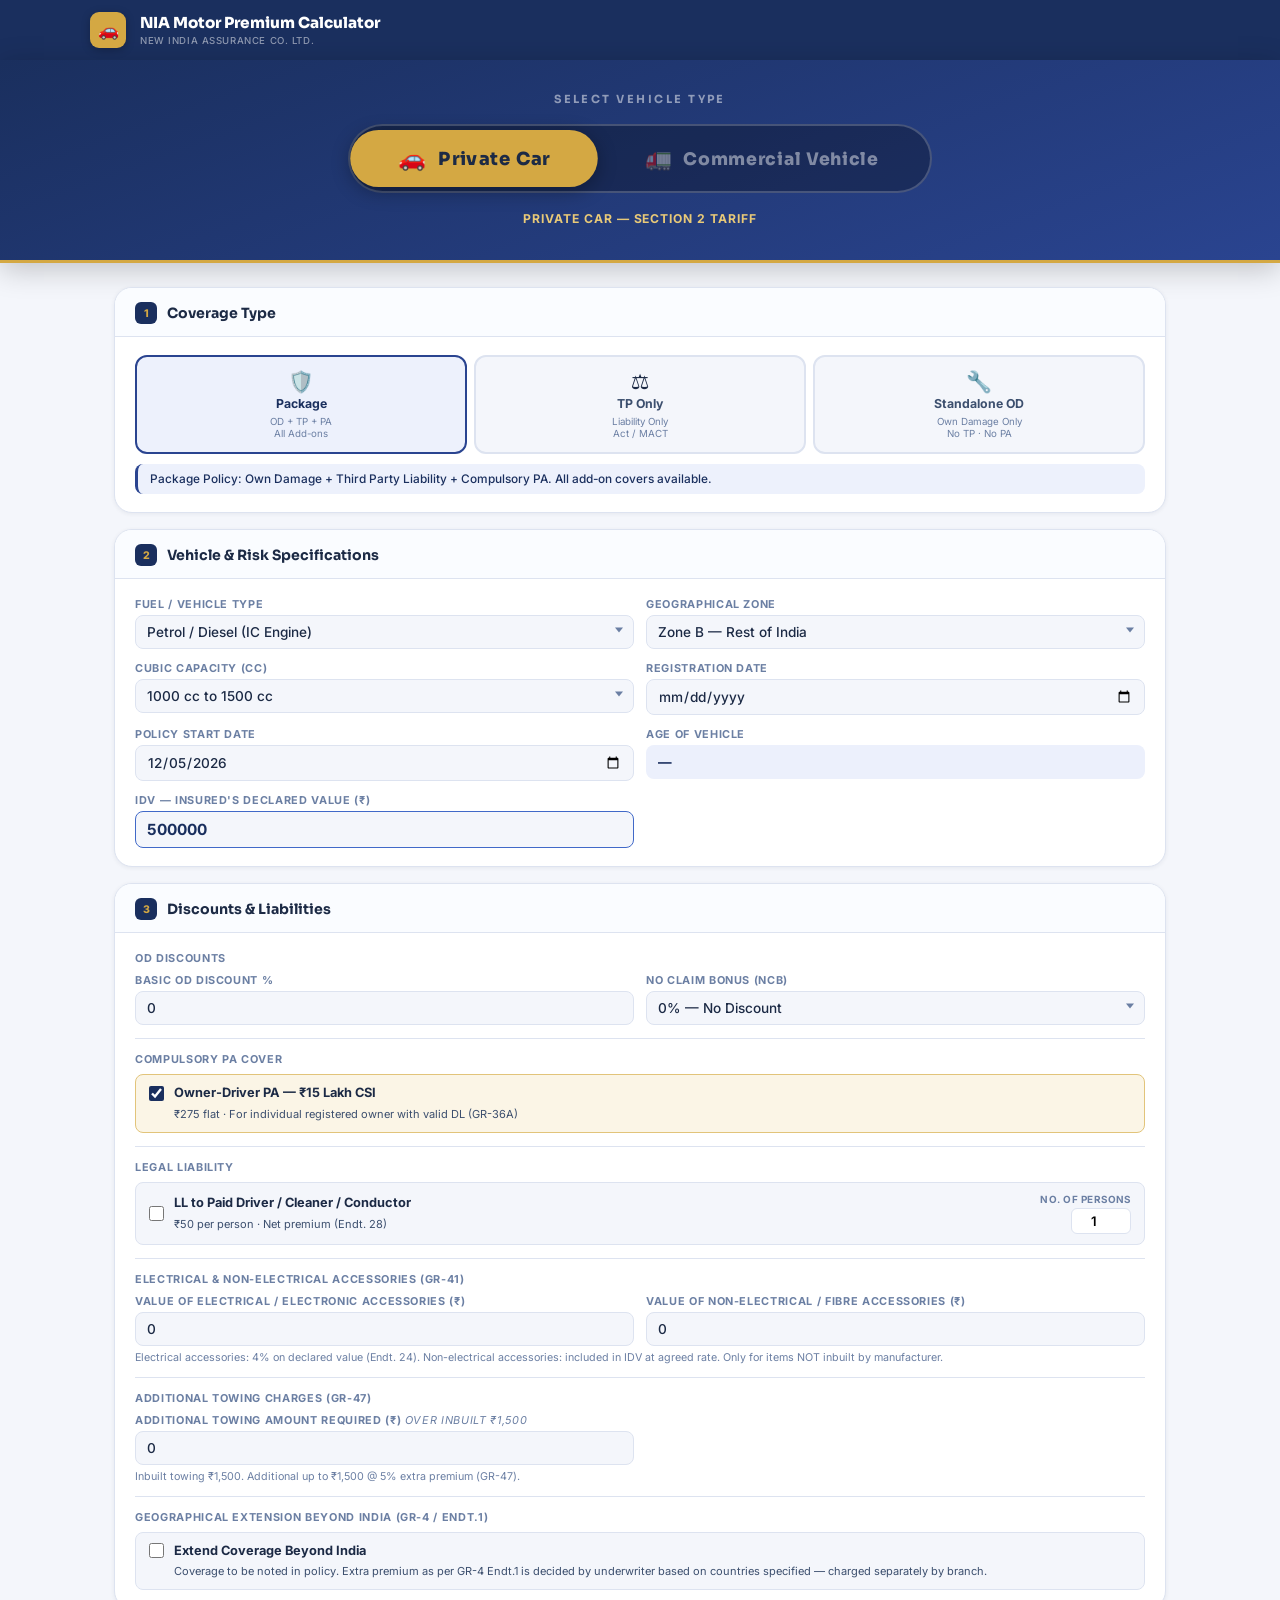
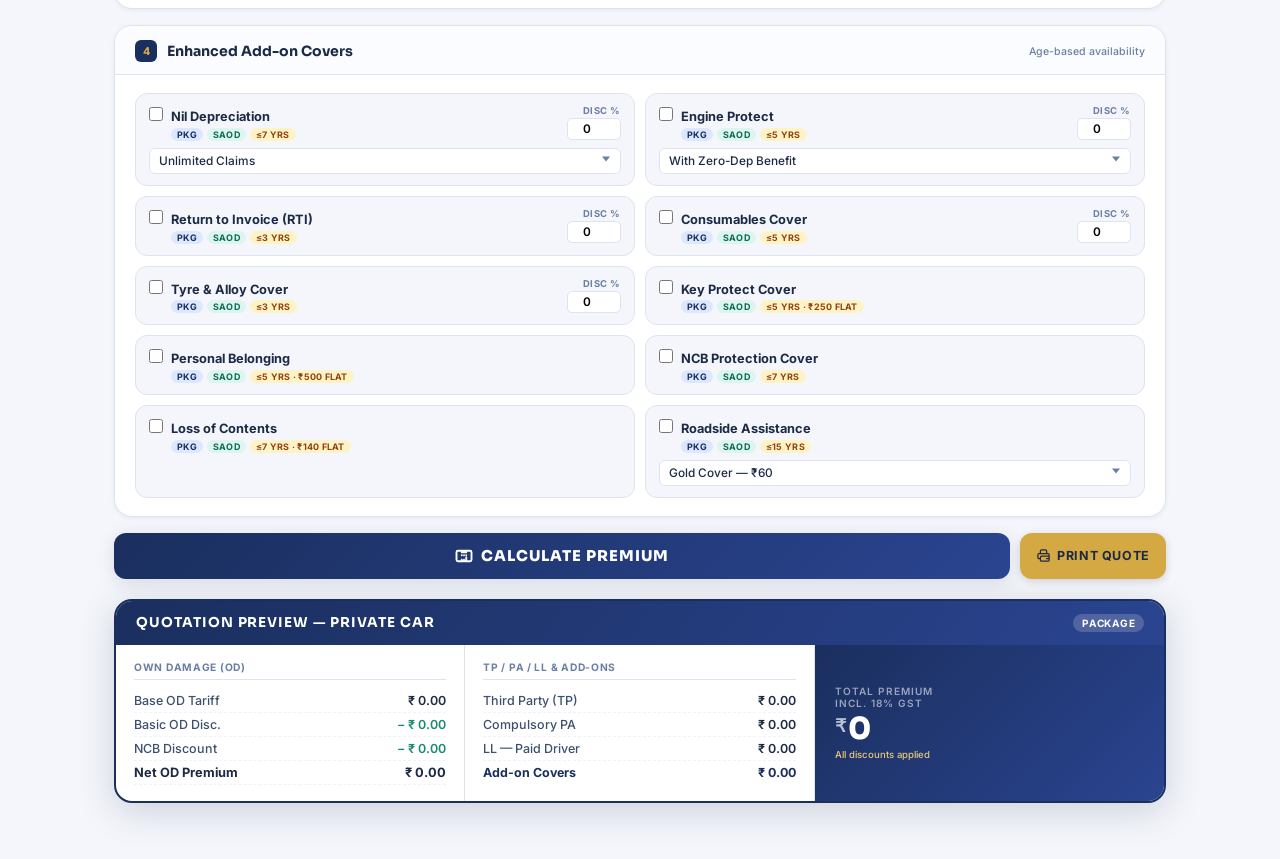
==== NIA_Motor_Premium_Calculator -Vs1.html @ 81dd263d "Add files via upload" ====
<!DOCTYPE html>
<html lang="en">
<head>
<meta charset="UTF-8">
<meta name="viewport" content="width=device-width, initial-scale=1.0">
<title>NIA Motor Premium Calculator — Private Car &amp; Commercial Vehicle</title>
<link rel="preconnect" href="https://fonts.googleapis.com">
<link rel="preconnect" href="https://fonts.gstatic.com" crossorigin>
<link href="https://fonts.googleapis.com/css2?family=Inter:wght@400;500;600;700;800&family=Sora:wght@600;700;800;900&display=swap" rel="stylesheet">
<style>
/* ══════════════════════════════════════════════════════
   DESIGN TOKENS — dual-theme system
   PC = Private Car (blue)  |  CV = Commercial Vehicle (green)
══════════════════════════════════════════════════════ */
:root {
  /* Shared neutrals */
  --ink:       #1C2A45;
  --ink-mid:   #3C4F6E;
  --ink-lite:  #6B7FA3;
  --smoke:     #F4F6FB;
  --border:    #DDE3F0;
  --white:     #FFFFFF;
  --teal:      #1A8A72;
  --red:       #C0392B;
  --gold-pale: #FBF5E6;

  /* PC theme (blue) */
  --pc-dark:   #1A2F5E;
  --pc-mid:    #2A4490;
  --pc-lt:     #4169C8;
  --pc-gold:   #D4A843;
  --pc-gold-lt:#E8C978;
  --pc-smoke:  #EDF1FC;

  /* CV theme (green) */
  --cv-dark:   #1A3D2A;
  --cv-mid:    #215C3A;
  --cv-lt:     #2E7D4F;
  --cv-amber:  #D97706;
  --cv-amb-lt: #F59E0B;
  --cv-smoke:  #EDF7F1;

  /* Active theme (defaults to PC, JS swaps) */
  --th-dark:   var(--pc-dark);
  --th-mid:    var(--pc-mid);
  --th-lt:     var(--pc-lt);
  --th-accent: var(--pc-gold);
  --th-acc-lt: var(--pc-gold-lt);
  --th-smoke:  var(--pc-smoke);

  --r-sm:8px; --r-md:12px; --r-lg:18px; --r-xl:24px;
  --sh-sm:0 1px 4px rgba(28,42,69,.07);
  --sh-md:0 4px 18px rgba(28,42,69,.12);
  --sh-lg:0 8px 36px rgba(28,42,69,.18);
}
body.cv-mode {
  --th-dark:   var(--cv-dark);
  --th-mid:    var(--cv-mid);
  --th-lt:     var(--cv-lt);
  --th-accent: var(--cv-amber);
  --th-acc-lt: var(--cv-amb-lt);
  --th-smoke:  var(--cv-smoke);
}

/* ══ RESET ══════════════════════════════════════════════ */
*,*::before,*::after{box-sizing:border-box;margin:0;padding:0}
html{font-size:16px;scroll-behavior:smooth}
body{font-family:'Inter',system-ui,sans-serif;background:var(--smoke);color:var(--ink);-webkit-font-smoothing:antialiased;min-height:100vh;transition:background .3s}
input,select,button,textarea{font-family:inherit}
.hidden{display:none!important}

/* ══ TOP VEHICLE SWITCHER ════════════════════════════════ */
.app-header-bar{
  background:var(--th-dark);
  padding:0 24px;
  transition:background .35s;
  box-shadow:0 2px 12px rgba(0,0,0,.22);
}
.app-header-bar-inner{
  max-width:1100px;margin:0 auto;
  display:flex;align-items:center;gap:14px;padding:12px 0;
}
.vs-logo{
  width:36px;height:36px;background:var(--th-accent);border-radius:9px;
  display:flex;align-items:center;justify-content:center;font-size:17px;
  flex-shrink:0;transition:background .35s;box-shadow:0 2px 8px rgba(0,0,0,.25);
}
.vs-title{font-family:'Sora',sans-serif;font-size:.95rem;font-weight:800;color:#fff;line-height:1.2}
.vs-sub{font-size:.6rem;color:rgba(255,255,255,.50);margin-top:2px;letter-spacing:.06em;text-transform:uppercase;font-weight:500}

/* ── VEHICLE TYPE SELECTOR HERO ──────────────────────── */
.vehicle-switcher{
  background:linear-gradient(160deg,var(--th-dark) 0%,var(--th-mid) 100%);
  padding:32px 24px 34px;
  transition:background .4s;
  border-bottom:3px solid var(--th-accent);
  box-shadow:0 6px 28px rgba(0,0,0,.22);
}
.vs-inner{
  max-width:1100px;margin:0 auto;
  display:flex;flex-direction:column;align-items:center;gap:18px;
}
.vs-chooser-label{
  font-family:'Sora',sans-serif;
  font-size:.7rem;font-weight:700;
  color:rgba(255,255,255,.5);
  text-transform:uppercase;letter-spacing:.22em;
}
.mode-toggle{
  display:flex;align-items:center;
  background:rgba(0,0,0,.28);
  border:2px solid rgba(255,255,255,.20);
  border-radius:70px;padding:5px;gap:5px;
}
.mode-btn{
  padding:14px 46px;border-radius:60px;border:none;cursor:pointer;
  font-family:'Sora',sans-serif;font-size:1.08rem;font-weight:800;
  letter-spacing:.04em;transition:all .24s;white-space:nowrap;
  background:transparent;color:rgba(255,255,255,.45);
  display:flex;align-items:center;gap:11px;
}
.mode-btn .m-icon{font-size:1.35rem}
.mode-btn.active{
  background:var(--th-accent);
  color:var(--ink);
  box-shadow:0 4px 18px rgba(0,0,0,.32);
  transform:scale(1.04);
}
.mode-btn:hover:not(.active){
  color:rgba(255,255,255,.85);
  background:rgba(255,255,255,.10);
}
.vs-active-label{
  font-size:.76rem;font-weight:700;
  color:var(--th-acc-lt);
  letter-spacing:.08em;text-transform:uppercase;
  transition:color .4s;
}

/* ══ MAIN ════════════════════════════════════════════════ */
.app-main{max-width:1100px;margin:0 auto;padding:24px 24px 56px}

/* ══ CARDS ═══════════════════════════════════════════════ */
.card{
  background:var(--white);border:1px solid var(--border);
  border-radius:var(--r-lg);box-shadow:var(--sh-sm);
  overflow:hidden;margin-bottom:16px;
}
.card-header{
  display:flex;align-items:center;gap:10px;
  padding:14px 20px 12px;border-bottom:1px solid var(--border);background:#FAFCFF;
}
.s-num{
  width:22px;height:22px;background:var(--th-dark);color:var(--th-accent);
  border-radius:6px;display:flex;align-items:center;justify-content:center;
  font-size:.66rem;font-weight:800;flex-shrink:0;transition:background .35s,color .35s;
}
.card-header h2{font-family:'Sora',sans-serif;font-size:.88rem;font-weight:700;color:var(--ink)}
.ch-note{font-size:.66rem;color:var(--ink-lite);margin-left:auto;font-weight:500}
.card-body{padding:18px 20px}

/* ══ COVERAGE TABS ════════════════════════════════════════ */
.cov-tabs{display:grid;grid-template-columns:1fr 1fr 1fr;gap:7px}
.cov-tab{position:relative}
.cov-tab input[type=radio]{position:absolute;opacity:0;pointer-events:none}
.cov-tab-label{
  display:flex;flex-direction:column;align-items:center;gap:3px;
  padding:12px 6px;border-radius:var(--r-md);border:2px solid var(--border);
  background:var(--smoke);cursor:pointer;transition:all .18s;text-align:center;
}
.tab-icon{font-size:1.3rem}
.tab-name{font-size:.77rem;font-weight:700;color:var(--ink-mid);line-height:1.2}
.tab-desc{font-size:.61rem;color:var(--ink-lite);line-height:1.25;margin-top:1px}
.cov-tab input:checked + .cov-tab-label{
  border-color:var(--th-mid);background:var(--th-smoke);
}
.cov-tab input:checked + .cov-tab-label .tab-name{color:var(--th-dark)}
.cov-tab-label:hover{border-color:var(--th-lt);background:var(--th-smoke)}
.cov-banner{
  margin-top:10px;padding:8px 12px;background:var(--th-smoke);
  border-radius:8px;font-size:.74rem;color:var(--th-dark);
  font-weight:500;border-left:3px solid var(--th-mid);transition:background .3s,color .3s,border-color .3s;
}

/* ══ FORM ════════════════════════════════════════════════ */
.form-grid{display:grid;grid-template-columns:1fr 1fr;gap:12px}
.form-grid.cols3{grid-template-columns:1fr 1fr 1fr}
@media(max-width:580px){.form-grid,.form-grid.cols3{grid-template-columns:1fr}}
.field-g{display:flex;flex-direction:column;gap:4px}
.f-label{font-size:.68rem;font-weight:700;color:var(--ink-lite);text-transform:uppercase;letter-spacing:.06em}
.f-inp,.f-sel{
  width:100%;background:var(--smoke);border:1.5px solid var(--border);border-radius:var(--r-sm);
  padding:8px 11px;font-size:.85rem;font-weight:500;color:var(--ink);
  transition:border-color .18s,box-shadow .18s;outline:none;appearance:none;
}
.f-inp:focus,.f-sel:focus{border-color:var(--th-mid);box-shadow:0 0 0 3px rgba(42,68,144,.10);background:var(--white)}
.f-inp.readonly{background:#ECF0FC;color:var(--th-dark);font-weight:700;cursor:default;border-color:transparent}
.f-inp.idv-f{font-size:.96rem;font-weight:700;color:var(--th-dark);border-color:var(--th-lt)}
.sel-wrap{position:relative}
.sel-wrap::after{content:'';position:absolute;right:11px;top:50%;transform:translateY(-50%);border:4px solid transparent;border-top:5px solid var(--ink-lite);pointer-events:none}
.idv-warn{font-size:.7rem;color:#B45309;font-weight:600;margin-top:3px}
.sub-label{font-size:.68rem;font-weight:700;color:var(--ink-lite);text-transform:uppercase;letter-spacing:.06em;margin-bottom:8px}
.sec-div{height:1px;background:var(--border);margin:13px 0}

/* ══ CHECK BLOCKS ════════════════════════════════════════ */
.check-block{
  display:flex;align-items:flex-start;gap:10px;
  background:var(--gold-pale);border:1.5px solid #E2C47A;
  border-radius:var(--r-sm);padding:10px 13px;cursor:pointer;
}
.check-block.neutral{background:var(--smoke);border-color:var(--border)}
.check-block+.check-block{margin-top:7px}
.check-block input[type=checkbox]{width:15px;height:15px;accent-color:var(--th-dark);cursor:pointer;flex-shrink:0;margin-top:1px}
.cbt strong{display:block;font-size:.8rem;font-weight:700;color:var(--ink);line-height:1.3}
.cbt span{font-size:.69rem;color:var(--ink-mid);line-height:1.35}

/* ══ ADD-ON GRID ═════════════════════════════════════════ */
.addon-grid{display:grid;grid-template-columns:1fr 1fr;gap:10px}
@media(max-width:580px){.addon-grid{grid-template-columns:1fr}}
.addon-card{
  border:1.5px solid var(--border);border-radius:var(--r-md);
  padding:11px 13px;background:var(--smoke);
  display:flex;flex-direction:column;gap:7px;
  transition:border-color .18s,background .18s,opacity .18s;
}
.addon-card.active{border-color:var(--th-mid);background:var(--th-smoke)}
.addon-card.age-disabled{opacity:.4;pointer-events:none;border-color:var(--border)!important;background:var(--smoke)!important}
.addon-card.cov-hidden{display:none!important}
.addon-top{display:flex;align-items:flex-start;justify-content:space-between;gap:7px}
.addon-lbl{display:flex;align-items:flex-start;gap:8px;cursor:pointer;flex:1}
.addon-lbl input[type=checkbox]{width:14px;height:14px;accent-color:var(--th-dark);cursor:pointer;flex-shrink:0;margin-top:2px}
.aname{font-size:.8rem;font-weight:700;color:var(--ink);line-height:1.3}
.ameta{display:flex;align-items:center;gap:4px;flex-wrap:wrap;margin-top:2px}
.atag{padding:1px 6px;border-radius:10px;font-weight:700;letter-spacing:.03em;font-size:.56rem;text-transform:uppercase}
.atag.t-pkg{background:#DCE8FF;color:#1A2F5E}
.atag.t-saod{background:#DCF5EE;color:#0F6B56}
.atag.t-age{background:#FEF3C7;color:#92400E}
.atag.t-cv{background:#D1FAE5;color:#1A3D2A}
.atag.t-off{background:#FEE2E2;color:#991B1B}
.disc-g{display:flex;flex-direction:column;align-items:flex-end;gap:2px;flex-shrink:0}
.disc-g label{font-size:.59rem;font-weight:700;color:var(--ink-lite);text-transform:uppercase;letter-spacing:.06em}
.disc-g input{width:54px;border:1.5px solid var(--border);border-radius:5px;padding:3px 6px;font-size:.74rem;font-weight:600;text-align:center;outline:none;background:var(--white)}
.disc-g input:focus{border-color:var(--th-accent)}
.addon-sub{width:100%;background:var(--white);border:1.5px solid var(--border);border-radius:6px;padding:5px 9px;font-size:.74rem;font-weight:500;color:var(--ink);outline:none;appearance:none}

/* ══ ACTION BUTTONS ══════════════════════════════════════ */
.action-row{display:grid;grid-template-columns:1fr auto;gap:10px;margin-top:4px}
.btn-calc{
  background:linear-gradient(135deg,var(--th-dark) 0%,var(--th-mid) 100%);
  color:var(--white);border:none;border-radius:var(--r-md);
  padding:14px 0;font-family:'Sora',sans-serif;font-size:.93rem;font-weight:800;
  letter-spacing:.07em;text-transform:uppercase;cursor:pointer;
  display:flex;align-items:center;justify-content:center;gap:8px;
  box-shadow:var(--sh-md);transition:transform .15s,box-shadow .18s,background .3s;
}
.btn-calc:hover{transform:translateY(-2px);box-shadow:var(--sh-lg)}
.btn-calc:active{transform:translateY(0)}
.btn-print{
  background:var(--th-accent);color:var(--ink);border:none;border-radius:var(--r-md);
  padding:14px 16px;font-weight:700;font-size:.78rem;letter-spacing:.05em;
  text-transform:uppercase;cursor:pointer;display:flex;align-items:center;
  justify-content:center;gap:6px;transition:transform .15s,background .3s;white-space:nowrap;
  box-shadow:0 2px 8px rgba(0,0,0,.15);
}
.btn-print:hover{filter:brightness(1.08);transform:translateY(-2px)}

/* ══ QUOTE PANEL ═════════════════════════════════════════ */
.quote-panel{
  background:var(--white);border:2px solid var(--th-dark);
  border-radius:var(--r-lg);box-shadow:var(--sh-lg);overflow:hidden;margin-top:20px;
  transition:border-color .35s;
}
.qp-head{
  background:linear-gradient(130deg,var(--th-dark) 0%,var(--th-mid) 100%);
  padding:13px 20px;display:flex;align-items:center;gap:10px;
  transition:background .35s;
}
.qp-head h2{font-family:'Sora',sans-serif;font-size:.85rem;font-weight:700;color:#fff;text-transform:uppercase;letter-spacing:.07em;flex:1}
.qp-pill{font-size:.63rem;font-weight:700;padding:3px 9px;border-radius:12px;background:rgba(255,255,255,.18);color:#fff;letter-spacing:.04em;text-transform:uppercase}
.qp-body{display:grid;grid-template-columns:1fr 1fr 1fr}
.qp-col{padding:16px 18px;border-right:1px solid var(--border)}
.qp-col:last-child{border-right:none}
.qp-col-ttl{font-size:.64rem;font-weight:700;color:var(--ink-lite);text-transform:uppercase;letter-spacing:.07em;margin-bottom:9px;padding-bottom:6px;border-bottom:1px solid var(--border)}
.qrow{display:flex;justify-content:space-between;align-items:baseline;padding:4px 0;font-size:.78rem;border-bottom:1px dashed #EEF2FB}
.qrow:last-of-type{border-bottom:none}
.qlbl{color:var(--ink-mid);font-weight:500}
.qval{font-weight:600;color:var(--ink)}
.qrow.disc .qval{color:var(--teal)}
.qrow.bold-r .qlbl,.qrow.bold-r .qval{font-weight:700;font-size:.8rem;color:var(--ink)}
.qrow.acc-r .qlbl,.qrow.acc-r .qval{color:var(--th-dark);font-weight:700;transition:color .35s}
.q-total-col{
  background:linear-gradient(135deg,var(--th-dark) 0%,var(--th-mid) 100%);
  padding:20px;display:flex;flex-direction:column;justify-content:center;
  transition:background .35s;
}
.q-ttl-lbl{font-size:.63rem;color:rgba(255,255,255,.55);text-transform:uppercase;letter-spacing:.1em;font-weight:600;margin-bottom:5px}
.q-ttl-amt{font-family:'Sora',sans-serif;font-size:1.9rem;font-weight:800;color:#fff;line-height:1}
.q-ttl-amt .rs{font-size:1.1rem;opacity:.7;margin-right:2px;vertical-align:top;line-height:1.38}
.q-ttl-gst{font-size:.6rem;color:var(--th-acc-lt);margin-top:4px;font-weight:500;transition:color .35s}
@media(max-width:680px){.qp-body{grid-template-columns:1fr}.qp-col{border-right:none;border-bottom:1px solid var(--border)}}

/* ══ PRINT ═══════════════════════════════════════════════ */
@media print{
  body{background:#fff!important;-webkit-print-color-adjust:exact!important;print-color-adjust:exact!important}
  @page{size:A4 portrait;margin:1.2cm}
  .vehicle-switcher,.app-main .input-area,.no-print{display:none!important}
  .print-doc{display:block!important}
}
.print-doc{display:none}
</style>
</head>
<body>

<!-- ════════════ TITLE BAR ════════════════════════════════ -->
<div class="app-header-bar">
  <div class="app-header-bar-inner">
    <div class="vs-logo" id="vsLogo">🚗</div>
    <div>
      <div class="vs-title" id="vsTitle">NIA Motor Premium Calculator</div>
      <div class="vs-sub">New India Assurance Co. Ltd.</div>
    </div>
  </div>
</div>

<!-- ════════════ VEHICLE TYPE SELECTOR — HERO ══════════ -->
<div class="vehicle-switcher" id="switcher">
  <div class="vs-inner">
    <div class="vs-chooser-label">Select Vehicle Type</div>
    <div class="mode-toggle">
      <button class="mode-btn active" id="btnPC" onclick="setMode('PC')">
        <span class="m-icon">🚗</span>Private Car
      </button>
      <button class="mode-btn" id="btnCV" onclick="setMode('CV')">
        <span class="m-icon">🚛</span>Commercial Vehicle
      </button>
    </div>
    <div class="vs-active-label" id="vsActiveLbl">Private Car — Section 2 Tariff</div>
  </div>
</div>

<!-- ════════════════════════════════════════════════════════
     MAIN
════════════════════════════════════════════════════════ -->
<main class="app-main">
<div class="input-area">

<!-- ╔══════════════════════════════════════════════════════
     PRIVATE CAR SECTION
═══════════════════════════════════════════════════════ -->
<div id="pcSection">

  <!-- PC STEP 1: Coverage Type -->
  <div class="card">
    <div class="card-header"><div class="s-num">1</div><h2>Coverage Type</h2></div>
    <div class="card-body">
      <div class="cov-tabs">
        <div class="cov-tab">
          <input type="radio" name="pcCov" id="pcCov_pkg" value="PKG" checked onchange="pcCovChange()">
          <label class="cov-tab-label" for="pcCov_pkg">
            <span class="tab-icon">🛡️</span><span class="tab-name">Package</span>
            <span class="tab-desc">OD + TP + PA<br>All Add-ons</span>
          </label>
        </div>
        <div class="cov-tab">
          <input type="radio" name="pcCov" id="pcCov_tp" value="TP" onchange="pcCovChange()">
          <label class="cov-tab-label" for="pcCov_tp">
            <span class="tab-icon">⚖️</span><span class="tab-name">TP Only</span>
            <span class="tab-desc">Liability Only<br>Act / MACT</span>
          </label>
        </div>
        <div class="cov-tab">
          <input type="radio" name="pcCov" id="pcCov_saod" value="SAOD" onchange="pcCovChange()">
          <label class="cov-tab-label" for="pcCov_saod">
            <span class="tab-icon">🔧</span><span class="tab-name">Standalone OD</span>
            <span class="tab-desc">Own Damage Only<br>No TP · No PA</span>
          </label>
        </div>
      </div>
      <div class="cov-banner" id="pcCovBanner">Package Policy: Own Damage + TP Liability + Compulsory PA. All add-on covers available.</div>
    </div>
  </div>

  <!-- PC STEP 2: Vehicle & Risk -->
  <div class="card">
    <div class="card-header"><div class="s-num">2</div><h2>Vehicle &amp; Risk Specifications</h2></div>
    <div class="card-body">
      <div class="form-grid">
        <div class="field-g">
          <label class="f-label">Fuel / Vehicle Type</label>
          <div class="sel-wrap"><select id="pcVehicleType" class="f-sel" onchange="pcVehicleChange()">
            <option value="IC">Petrol / Diesel (IC Engine)</option>
            <option value="CNG_FACTORY">CNG / LPG — Factory Fitted</option>
            <option value="CNG_KIT">CNG / LPG — Kit Installed</option>
            <option value="EV">Battery Electric (BEV)</option>
            <option value="HEV">Hybrid Electric (HEV)</option>
          </select></div>
        </div>
        <div class="field-g">
          <label class="f-label">Geographical Zone</label>
          <div class="sel-wrap"><select id="pcZone" class="f-sel">
            <option value="A">Zone A — Metro Cities</option>
            <option value="B" selected>Zone B — Rest of India</option>
          </select></div>
        </div>
        <div class="field-g" id="pcCcField">
          <label class="f-label">Cubic Capacity (CC)</label>
          <div class="sel-wrap"><select id="pcCC" class="f-sel">
            <option value="under1000">Not exceeding 1000 cc</option>
            <option value="1000to1500" selected>1000 cc to 1500 cc</option>
            <option value="over1500">Exceeding 1500 cc</option>
          </select></div>
        </div>
        <div class="field-g hidden" id="pcKwField">
          <label class="f-label">Motor Power (KW)</label>
          <div class="sel-wrap"><select id="pcKW" class="f-sel">
            <option value="under30">Up to 30 KW</option>
            <option value="30to65">30 KW to 65 KW</option>
            <option value="over65">Above 65 KW</option>
          </select></div>
        </div>
        <div class="field-g hidden" id="pcCngKitField">
          <label class="f-label">Value of CNG / LPG Kit (₹)</label>
          <input type="number" id="pcCngKitVal" class="f-inp" value="0" min="0">
        </div>
        <div class="field-g">
          <label class="f-label">Registration Date</label>
          <input type="date" id="pcRegDate" class="f-inp" onchange="pcUpdateAge()">
        </div>
        <div class="field-g">
          <label class="f-label">Policy Start Date</label>
          <input type="date" id="pcPolDate" class="f-inp" onchange="pcUpdateAge()">
        </div>
        <div class="field-g">
          <label class="f-label">Age of Vehicle</label>
          <input type="text" id="pcAgeDisplay" class="f-inp readonly" readonly value="—">
          <input type="hidden" id="pcAgeBr" value="1">
          <input type="hidden" id="pcAgeYr" value="0">
        </div>
        <div class="field-g" id="pcIdvField">
          <label class="f-label">IDV — Insured's Declared Value (₹)</label>
          <input type="number" id="pcIDV" class="f-inp idv-f" value="500000" min="0">
          <p id="pcIdvWarn" class="idv-warn hidden"></p>
        </div>
      </div>
    </div>
  </div>

  <!-- PC STEP 3: Discounts & Liabilities -->
  <div class="card">
    <div class="card-header"><div class="s-num">3</div><h2>Discounts &amp; Liabilities</h2></div>
    <div class="card-body">
      <div id="pcOdDiscBlock">
        <p class="sub-label">OD Discounts</p>
        <div class="form-grid" style="margin-bottom:13px">
          <div class="field-g">
            <label class="f-label">Basic OD Discount %</label>
            <input type="number" id="pcOdDisc" class="f-inp" value="0" min="0" max="100">
          </div>
          <div class="field-g">
            <label class="f-label">No Claim Bonus (NCB)</label>
            <div class="sel-wrap"><select id="pcNCB" class="f-sel">
              <option value="0">0% — No Discount</option>
              <option value="20">20%</option>
              <option value="25">25%</option>
              <option value="35">35%</option>
              <option value="45">45%</option>
              <option value="50">50%</option>
            </select></div>
          </div>
        </div>
        <div class="sec-div"></div>
      </div>
      <div id="pcPaBlock">
        <p class="sub-label">Compulsory PA Cover</p>
        <label class="check-block">
          <input type="checkbox" id="pcCompPA" checked>
          <div class="cbt"><strong>Owner-Driver PA — ₹15 Lakh CSI</strong><span>₹275 flat · For individual registered owner with valid DL (GR-36A)</span></div>
        </label>
        <div class="sec-div"></div>
      </div>
      <div id="pcLlBlock">
        <p class="sub-label">Legal Liability</p>
        <div class="check-block neutral" style="align-items:center">
          <input type="checkbox" id="pcLL" style="margin-top:0">
          <div class="cbt" style="flex:1"><strong>LL to Paid Driver / Cleaner / Conductor</strong><span>₹50 per person · Net premium (Endt. 28)</span></div>
          <div style="display:flex;flex-direction:column;align-items:flex-end;gap:3px;flex-shrink:0">
            <label style="font-size:.62rem;font-weight:700;color:var(--ink-lite);text-transform:uppercase;letter-spacing:.05em">No. of Persons</label>
            <input type="number" id="pcLLPersons" value="1" min="1" max="10" style="width:60px;border:1.5px solid var(--border);border-radius:6px;padding:4px 8px;font-size:.82rem;font-weight:600;text-align:center;outline:none;background:var(--white)">
          </div>
        </div>
      </div>

      <!-- ELECTRICAL/ELECTRONIC ACCESSORIES -->
      <div class="sec-div"></div>
      <div id="pcElecBlock">
        <p class="sub-label">Electrical &amp; Non-Electrical Accessories (GR-41)</p>
        <div class="form-grid" style="margin-bottom:0">
          <div class="field-g">
            <label class="f-label">Value of Electrical / Electronic Accessories (₹)</label>
            <input type="number" id="pcElecVal" class="f-inp" value="0" min="0" placeholder="e.g. stereo, camera, GPS not inbuilt">
          </div>
          <div class="field-g">
            <label class="f-label">Value of Non-Electrical / Fibre Accessories (₹)</label>
            <input type="number" id="pcNonElecVal" class="f-inp" value="0" min="0" placeholder="e.g. seat covers, body kits">
          </div>
        </div>
        <p style="font-size:.67rem;color:var(--ink-lite);margin-top:5px">Electrical accessories: 4% on declared value (Endt. 24). Non-electrical accessories: included in IDV at agreed rate. Only for items NOT inbuilt by manufacturer.</p>
      </div>

      <!-- ADDITIONAL TOWING CHARGES — PC -->
      <div class="sec-div"></div>
      <div id="pcTowingBlock">
        <p class="sub-label">Additional Towing Charges (GR-47)</p>
        <div class="form-grid" style="margin-bottom:0">
          <div class="field-g">
            <label class="f-label">Additional Towing Amount Required (₹) <span style="font-weight:400;font-style:italic">over inbuilt ₹1,500</span></label>
            <input type="number" id="pcTowingAmt" class="f-inp" value="0" min="0" max="1500" placeholder="Up to ₹1,500 additional @ 5%">
          </div>
        </div>
        <p style="font-size:.67rem;color:var(--ink-lite);margin-top:5px">Inbuilt towing ₹1,500. Additional up to ₹1,500 @ 5% extra premium (GR-47).</p>
      </div>

      <!-- GEOGRAPHICAL EXTENSION — PC -->
      <div class="sec-div"></div>
      <div id="pcGeoBlock">
        <p class="sub-label">Geographical Extension Beyond India (GR-4 / Endt.1)</p>
        <label class="check-block neutral" style="cursor:pointer">
          <input type="checkbox" id="pcGeoExt" style="margin-top:0">
          <div class="cbt"><strong>Extend Coverage Beyond India</strong><span>Coverage to be noted in policy. Extra premium as per GR-4 Endt.1 is decided by underwriter based on countries specified — charged separately by branch.</span></div>
        </label>
      </div>
    </div>
  </div>

  <!-- PC STEP 4: Add-on Covers -->
  <div class="card">
    <div class="card-header"><div class="s-num">4</div><h2>Enhanced Add-on Covers</h2><span class="ch-note">Age-based availability</span></div>
    <div class="card-body">
      <div id="pcTpNotice" class="hidden" style="padding:8px 12px;background:#FFF8E6;border:1.5px solid #E2C47A;border-radius:8px;font-size:.74rem;color:#7A5C00;font-weight:600;margin-bottom:12px">
        ⚠️ No add-on covers under TP Only policy.
      </div>
      <div class="addon-grid">
        <div class="addon-card" id="pc_card_nilDep" data-maxyr="7" data-allow="PKG">
          <div class="addon-top">
            <label class="addon-lbl"><input type="checkbox" id="pc_nilDep" onchange="pcCardToggle('nilDep')">
              <span><span class="aname">Nil Depreciation</span><div class="ameta"><span class="atag t-pkg">PKG</span><span class="atag t-saod">SAOD</span><span class="atag t-age">≤7 yrs</span><span class="atag t-off hidden" id="pc_dtag_nilDep">Age Exceeded</span></div></span>
            </label>
            <div class="disc-g"><label>Disc %</label><input type="number" id="pc_disc_nilDep" value="0" min="0" max="100"></div>
          </div>
          <div class="sel-wrap"><select id="pc_nilDepClaims" class="addon-sub"><option value="2">2 Claims</option><option value="4">4 Claims</option><option value="unlimited" selected>Unlimited Claims</option></select></div>
        </div>
        <div class="addon-card" id="pc_card_engineProtect" data-maxyr="5" data-allow="PKG">
          <div class="addon-top">
            <label class="addon-lbl"><input type="checkbox" id="pc_engineProtect" onchange="pcCardToggle('engineProtect')">
              <span><span class="aname">Engine Protect</span><div class="ameta"><span class="atag t-pkg">PKG</span><span class="atag t-saod">SAOD</span><span class="atag t-age">≤5 yrs</span><span class="atag t-off hidden" id="pc_dtag_engineProtect">Age Exceeded</span></div></span>
            </label>
            <div class="disc-g"><label>Disc %</label><input type="number" id="pc_disc_engineProtect" value="0" min="0" max="100"></div>
          </div>
          <div class="sel-wrap"><select id="pc_engineProtectType" class="addon-sub"><option value="without">Without Zero-Dep Benefit</option><option value="with" selected>With Zero-Dep Benefit</option></select></div>
        </div>
        <div class="addon-card" id="pc_card_rti" data-maxyr="3" data-allow="PKG">
          <div class="addon-top">
            <label class="addon-lbl"><input type="checkbox" id="pc_rti" onchange="pcCardToggle('rti')">
              <span><span class="aname">Return to Invoice (RTI)</span><div class="ameta"><span class="atag t-pkg">PKG</span><span class="atag t-saod">SAOD</span><span class="atag t-age">≤3 yrs</span><span class="atag t-off hidden" id="pc_dtag_rti">Age Exceeded</span></div></span>
            </label>
            <div class="disc-g"><label>Disc %</label><input type="number" id="pc_disc_rti" value="0" min="0" max="100"></div>
          </div>
        </div>
        <div class="addon-card" id="pc_card_consumables" data-maxyr="5" data-allow="PKG">
          <div class="addon-top">
            <label class="addon-lbl"><input type="checkbox" id="pc_consumables" onchange="pcCardToggle('consumables')">
              <span><span class="aname">Consumables Cover</span><div class="ameta"><span class="atag t-pkg">PKG</span><span class="atag t-saod">SAOD</span><span class="atag t-age">≤5 yrs</span><span class="atag t-off hidden" id="pc_dtag_consumables">Age Exceeded</span></div></span>
            </label>
            <div class="disc-g"><label>Disc %</label><input type="number" id="pc_disc_consumables" value="0" min="0" max="100"></div>
          </div>
        </div>
        <div class="addon-card" id="pc_card_tyreAlloy" data-maxyr="3" data-allow="PKG">
          <div class="addon-top">
            <label class="addon-lbl"><input type="checkbox" id="pc_tyreAlloy" onchange="pcCardToggle('tyreAlloy')">
              <span><span class="aname">Tyre &amp; Alloy Cover</span><div class="ameta"><span class="atag t-pkg">PKG</span><span class="atag t-saod">SAOD</span><span class="atag t-age">≤3 yrs</span><span class="atag t-off hidden" id="pc_dtag_tyreAlloy">Age Exceeded</span></div></span>
            </label>
            <div class="disc-g"><label>Disc %</label><input type="number" id="pc_disc_tyreAlloy" value="0" min="0" max="100"></div>
          </div>
        </div>
        <div class="addon-card" id="pc_card_keyProtect" data-maxyr="5" data-allow="PKG">
          <div class="addon-top">
            <label class="addon-lbl"><input type="checkbox" id="pc_keyProtect" onchange="pcCardToggle('keyProtect')">
              <span><span class="aname">Key Protect Cover</span><div class="ameta"><span class="atag t-pkg">PKG</span><span class="atag t-saod">SAOD</span><span class="atag t-age">≤5 yrs · ₹250 flat</span><span class="atag t-off hidden" id="pc_dtag_keyProtect">Age Exceeded</span></div></span>
            </label>
          </div>
        </div>
        <div class="addon-card" id="pc_card_personalBelonging" data-maxyr="5" data-allow="PKG">
          <div class="addon-top">
            <label class="addon-lbl"><input type="checkbox" id="pc_personalBelonging" onchange="pcCardToggle('personalBelonging')">
              <span><span class="aname">Personal Belonging</span><div class="ameta"><span class="atag t-pkg">PKG</span><span class="atag t-saod">SAOD</span><span class="atag t-age">≤5 yrs · ₹500 flat</span><span class="atag t-off hidden" id="pc_dtag_personalBelonging">Age Exceeded</span></div></span>
            </label>
          </div>
        </div>
        <div class="addon-card" id="pc_card_ncbProtect" data-maxyr="7" data-allow="PKG">
          <div class="addon-top">
            <label class="addon-lbl"><input type="checkbox" id="pc_ncbProtect" onchange="pcCardToggle('ncbProtect')">
              <span><span class="aname">NCB Protection Cover</span><div class="ameta"><span class="atag t-pkg">PKG</span><span class="atag t-saod">SAOD</span><span class="atag t-age">≤7 yrs</span><span class="atag t-off hidden" id="pc_dtag_ncbProtect">Age Exceeded</span></div></span>
            </label>
          </div>
        </div>
        <div class="addon-card" id="pc_card_lossContents" data-maxyr="7" data-allow="PKG">
          <div class="addon-top">
            <label class="addon-lbl"><input type="checkbox" id="pc_lossContents" onchange="pcCardToggle('lossContents')">
              <span><span class="aname">Loss of Contents</span><div class="ameta"><span class="atag t-pkg">PKG</span><span class="atag t-saod">SAOD</span><span class="atag t-age">≤7 yrs · ₹140 flat</span><span class="atag t-off hidden" id="pc_dtag_lossContents">Age Exceeded</span></div></span>
            </label>
          </div>
        </div>
        <div class="addon-card" id="pc_card_rsa" data-maxyr="15" data-allow="PKG">
          <div class="addon-top">
            <label class="addon-lbl"><input type="checkbox" id="pc_rsa" onchange="pcCardToggle('rsa')">
              <span><span class="aname">Roadside Assistance</span><div class="ameta"><span class="atag t-pkg">PKG</span><span class="atag t-saod">SAOD</span><span class="atag t-age">≤15 yrs</span><span class="atag t-off hidden" id="pc_dtag_rsa">Age Exceeded</span></div></span>
            </label>
          </div>
          <div class="sel-wrap"><select id="pc_rsaType" class="addon-sub"><option value="basic">Basic Cover — ₹50</option><option value="gold" selected>Gold Cover — ₹60</option></select></div>
        </div>
        <div class="addon-card hidden" id="pc_card_batteryProtect" data-maxyr="3" data-allow="PKG">
          <div class="addon-top">
            <label class="addon-lbl"><input type="checkbox" id="pc_batteryProtect" onchange="pcCardToggle('batteryProtect')">
              <span><span class="aname" id="pc_batteryTitle">Battery / Hybrid Protect</span><div class="ameta"><span class="atag t-pkg">PKG</span><span class="atag t-saod">SAOD</span><span class="atag t-age">≤3 yrs</span><span class="atag t-off hidden" id="pc_dtag_batteryProtect">Age Exceeded</span></div></span>
            </label>
            <div class="disc-g"><label>Disc %</label><input type="number" id="pc_disc_batteryProtect" value="0" min="0" max="100"></div>
          </div>
          <div id="pc_hevWrap" class="hidden">
            <div class="sel-wrap"><select id="pc_hevType" class="addon-sub"><option value="basic">Basic Cover</option><option value="comprehensive" selected>Comprehensive Cover</option></select></div>
          </div>
        </div>
      </div>
    </div>
  </div>

  <!-- PC Buttons -->
  <div class="action-row">
    <button class="btn-calc" onclick="calculatePC()">
      <svg width="18" height="18" fill="none" stroke="currentColor" viewBox="0 0 24 24"><path stroke-linecap="round" stroke-linejoin="round" stroke-width="2.5" d="M9 7h6m0 10v-3m-3 3h.01M9 17h.01M9 11h.01M12 11h.01M15 11h.01M4 19h16a2 2 0 002-2V7a2 2 0 00-2-2H4a2 2 0 00-2 2v10a2 2 0 002 2z"/></svg>
      Calculate Premium
    </button>
    <button class="btn-print" onclick="window.print()">
      <svg width="15" height="15" fill="none" stroke="currentColor" viewBox="0 0 24 24"><path stroke-linecap="round" stroke-linejoin="round" stroke-width="2" d="M17 17h2a2 2 0 002-2v-4a2 2 0 00-2-2H5a2 2 0 00-2 2v4a2 2 0 002 2h2m2 4h10a2 2 0 002-2v-4a2 2 0 00-2-2H9a2 2 0 00-2 2v4a2 2 0 002 2zm8-12V5a2 2 0 00-2-2H9a2 2 0 00-2 2v4h10z"/></svg>
      Print Quote
    </button>
  </div>

  <!-- PC Quote Panel -->
  <div class="quote-panel" id="pcQuote">
    <div class="qp-head"><h2>Quotation Preview — Private Car</h2><span class="qp-pill" id="pcQpPill">Package</span></div>
    <div class="qp-body">
      <div class="qp-col" id="pcQColOD">
        <p class="qp-col-ttl">Own Damage (OD)</p>
        <div class="qrow"><span class="qlbl">Base OD Tariff</span><span class="qval">₹ <span id="pc_lbl_baseOD">0.00</span></span></div>
        <div class="qrow disc"><span class="qlbl">Basic OD Disc.</span><span class="qval">− ₹ <span id="pc_lbl_odDisc">0.00</span></span></div>
        <div class="qrow disc"><span class="qlbl">NCB Discount</span><span class="qval">− ₹ <span id="pc_lbl_ncbDisc">0.00</span></span></div>
        <div class="qrow bold-r"><span class="qlbl">Net OD Premium</span><span class="qval">₹ <span id="pc_lbl_netOD">0.00</span></span></div>
        <div class="qrow" id="pcElecRow"><span class="qlbl">Elec. Accessories (4%)</span><span class="qval">₹ <span id="pc_lbl_elec">0.00</span></span></div>
        <div class="qrow" id="pcNonElecRow"><span class="qlbl">Non-Elec. Accessories</span><span class="qval">₹ <span id="pc_lbl_nonElec">0.00</span></span></div>
        <div class="qrow" id="pcTowingRow"><span class="qlbl">Add. Towing Premium</span><span class="qval">₹ <span id="pc_lbl_towing">0.00</span></span></div>
        <div class="qrow" id="pcGeoRow"><span class="qlbl">Geo. Extension</span><span class="qval">₹ <span id="pc_lbl_geo">0.00</span></span></div>
      </div>
      <div class="qp-col" id="pcQColTP">
        <p class="qp-col-ttl">TP / PA / LL &amp; Add-ons</p>
        <div class="qrow"><span class="qlbl">Third Party (TP)</span><span class="qval">₹ <span id="pc_lbl_tp">0.00</span></span></div>
        <div class="qrow disc" id="pc_hevRow" style="display:none"><span class="qlbl">HEV 7.5% Disc.</span><span class="qval">− ₹ <span id="pc_lbl_hevDisc">0.00</span></span></div>
        <div class="qrow"><span class="qlbl">Compulsory PA</span><span class="qval">₹ <span id="pc_lbl_pa">0.00</span></span></div>
        <div class="qrow"><span class="qlbl">LL — Paid Driver</span><span class="qval">₹ <span id="pc_lbl_ll">0.00</span></span></div>
        <div class="qrow acc-r"><span class="qlbl">Add-on Covers</span><span class="qval">₹ <span id="pc_lbl_addons">0.00</span></span></div>
      </div>
      <div class="q-total-col">
        <p class="q-ttl-lbl">Total Premium<br>Incl. 18% GST</p>
        <p class="q-ttl-amt"><span class="rs">₹</span><span id="pc_lbl_grand">0</span></p>
        <p class="q-ttl-gst">All discounts applied</p>
      </div>
    </div>
  </div>

</div><!-- /pcSection -->

<!-- ╔══════════════════════════════════════════════════════
     COMMERCIAL VEHICLE SECTION
═══════════════════════════════════════════════════════ -->
<div id="cvSection" class="hidden">

  <!-- CV STEP 1: Coverage Type -->
  <div class="card">
    <div class="card-header"><div class="s-num">1</div><h2>Coverage Type</h2></div>
    <div class="card-body">
      <div class="cov-tabs">
        <div class="cov-tab">
          <input type="radio" name="cvCov" id="cvCov_pkg" value="PKG" checked onchange="cvCovChange()">
          <label class="cov-tab-label" for="cvCov_pkg">
            <span class="tab-icon">🛡️</span><span class="tab-name">Package</span>
            <span class="tab-desc">OD + TP + PA<br>Add-ons</span>
          </label>
        </div>
        <div class="cov-tab">
          <input type="radio" name="cvCov" id="cvCov_tp" value="TP" onchange="cvCovChange()">
          <label class="cov-tab-label" for="cvCov_tp">
            <span class="tab-icon">⚖️</span><span class="tab-name">TP Only</span>
            <span class="tab-desc">Liability Only<br>Act / MACT</span>
          </label>
        </div>
      </div>
      <div class="cov-banner" id="cvCovBanner">Package Policy: OD + TP Liability + PA. Add-on covers available by vehicle class.</div>
    </div>
  </div>

  <!-- CV STEP 2: Vehicle Class -->
  <div class="card">
    <div class="card-header"><div class="s-num">2</div><h2>Vehicle Class &amp; Specifications</h2></div>
    <div class="card-body">
      <div class="form-grid cols3" style="margin-bottom:14px">
        <div class="field-g">
          <label class="f-label">Vehicle Class</label>
          <div class="sel-wrap"><select id="cvClass" class="f-sel" onchange="cvClassChange()">
            <optgroup label="── Goods Carrying ──">
              <option value="A1">A-1: Goods — Public Carrier (4-wheel)</option>
              <option value="A3">A-3: Goods — Public Carrier (3-wheel)</option>
            </optgroup>
            <optgroup label="── Passenger Carrying ──">
              <option value="C1a">C-1a: Taxi / Cab ≤6 Pass (4-wheel)</option>
              <option value="C1b">C-1b: Auto Taxi ≤6 Pass (3-wheel)</option>
              <option value="C2">C-2: Bus / Minibus &gt;6 Pass (4-wheel)</option>
              <option value="C3">C-3: Auto 7–17 Pass (3-wheel)</option>
            </optgroup>
          </select></div>
        </div>
        <div class="field-g">
          <label class="f-label">Geographical Zone</label>
          <div class="sel-wrap"><select id="cvZone" class="f-sel">
            <option value="A">Zone A — Mumbai/Delhi/Kolkata/Chennai</option>
            <option value="B" selected>Zone B — State Capitals</option>
            <option value="C">Zone C — Rest of India</option>
          </select></div>
        </div>
        <div class="field-g">
          <label class="f-label">Fuel Type</label>
          <div class="sel-wrap"><select id="cvFuelType" class="f-sel" onchange="cvFuelChange()">
            <option value="diesel">Diesel / Petrol</option>
            <option value="cng_kit">CNG / LPG — Kit Installed</option>
            <option value="ev">Electric Vehicle (EV)</option>
            <option value="hev">Hybrid Electric (HEV)</option>
          </select></div>
        </div>
      </div>

      <!-- Goods-specific fields -->
      <div id="cvGoodsFields">
        <div class="sec-div"></div>
        <div class="form-grid cols3">
          <div class="field-g">
            <label class="f-label">Gross Vehicle Weight (GVW)</label>
            <div class="sel-wrap"><select id="cvGVW" class="f-sel">
              <option value="u7500">Up to 7,500 kg</option>
              <option value="7500to12000" selected>7,500 to 12,000 kg</option>
              <option value="12000to20000">12,001 to 20,000 kg</option>
              <option value="20000to40000">20,001 to 40,000 kg</option>
              <option value="over40000">Exceeding 40,000 kg</option>
            </select></div>
          </div>
          <div class="field-g hidden" id="cvExactGvwField">
            <label class="f-label">Exact GVW (kg) — for &gt;12,000 kg loading</label>
            <input type="number" id="cvExactGVW" class="f-inp" value="15000" min="12001">
          </div>
          <div class="field-g hidden" id="cvCngKitField">
            <label class="f-label">Value of CNG / LPG Kit (₹)</label>
            <input type="number" id="cvCngKitVal" class="f-inp" value="0" min="0">
          </div>
        </div>
      </div>

      <!-- Passenger-specific fields -->
      <div id="cvPassFields" class="hidden">
        <div class="sec-div"></div>
        <div class="form-grid cols3">
          <div class="field-g" id="cvCcFieldWrap">
            <label class="f-label">Cubic Capacity (CC)</label>
            <div class="sel-wrap"><select id="cvCC" class="f-sel">
              <option value="under1000">Not exceeding 1000 cc</option>
              <option value="1000to1500" selected>1000 cc to 1500 cc</option>
              <option value="over1500">Exceeding 1500 cc</option>
            </select></div>
          </div>
          <div class="field-g hidden" id="cvKwFieldWrap">
            <label class="f-label">Motor Power (KW)</label>
            <div class="sel-wrap"><select id="cvKW" class="f-sel">
              <option value="under30">Up to 30 KW</option>
              <option value="30to65">30 KW to 65 KW</option>
              <option value="over65">Above 65 KW</option>
            </select></div>
          </div>
          <div class="field-g" id="cvPassCapField">
            <label class="f-label">Licensed Passenger Capacity</label>
            <input type="number" id="cvPassCap" class="f-inp" value="4" min="1" max="100">
          </div>
          <div class="field-g hidden" id="cvBusCapField">
            <label class="f-label">Passenger Capacity Band</label>
            <div class="sel-wrap"><select id="cvBusCap" class="f-sel">
              <option value="7to18">7 to 18 Passengers</option>
              <option value="19to36">19 to 36 Passengers</option>
              <option value="37to60">37 to 60 Passengers</option>
              <option value="over60">Exceeding 60 Passengers</option>
            </select></div>
          </div>
          <div class="field-g hidden" id="cvBusTypeField">
            <label class="f-label">Bus Type</label>
            <div class="sel-wrap"><select id="cvBusType" class="f-sel">
              <option value="educational">Educational Institution Bus</option>
              <option value="other" selected>Other Bus</option>
            </select></div>
          </div>
          <div class="field-g hidden" id="cvCngKitPassField">
            <label class="f-label">Value of CNG / LPG Kit (₹)</label>
            <input type="number" id="cvCngKitPassVal" class="f-inp" value="0" min="0">
          </div>
        </div>
      </div>

      <!-- Common date / IDV fields -->
      <div class="sec-div"></div>
      <div class="form-grid">
        <div class="field-g">
          <label class="f-label">Registration Date</label>
          <input type="date" id="cvRegDate" class="f-inp" onchange="cvUpdateAge()">
        </div>
        <div class="field-g">
          <label class="f-label">Policy Start Date</label>
          <input type="date" id="cvPolDate" class="f-inp" onchange="cvUpdateAge()">
        </div>
        <div class="field-g">
          <label class="f-label">Age of Vehicle</label>
          <input type="text" id="cvAgeDisplay" class="f-inp readonly" readonly value="—">
          <input type="hidden" id="cvAgeBr" value="1">
          <input type="hidden" id="cvAgeYr" value="0">
        </div>
        <div class="field-g" id="cvIdvField">
          <label class="f-label">IDV — Insured's Declared Value (₹)</label>
          <input type="number" id="cvIDV" class="f-inp idv-f" value="1000000" min="0">
        </div>
      </div>
    </div>
  </div>

  <!-- CV STEP 3: Discounts & Liabilities -->
  <div class="card">
    <div class="card-header"><div class="s-num">3</div><h2>Discounts &amp; Liabilities</h2></div>
    <div class="card-body">
      <div id="cvOdDiscBlock">
        <p class="sub-label">OD Discounts &amp; Policy Duration</p>
        <div class="form-grid cols3" style="margin-bottom:13px">
          <div class="field-g">
            <label class="f-label">Basic OD Discount %</label>
            <input type="number" id="cvOdDisc" class="f-inp" value="0" min="0" max="100">
          </div>
          <div class="field-g">
            <label class="f-label">No Claim Bonus (NCB)</label>
            <div class="sel-wrap"><select id="cvNCB" class="f-sel">
              <option value="0">0% — No Discount</option>
              <option value="20">20%</option>
              <option value="25">25%</option>
              <option value="35">35%</option>
              <option value="45">45%</option>
              <option value="50">50%</option>
            </select></div>
          </div>
          <div class="field-g">
            <label class="f-label">Policy Duration (months)
              <span style="font-weight:400;font-style:italic;text-transform:none;letter-spacing:0"> — 12 = full year</span>
            </label>
            <input type="number" id="cvPolicyMonths" class="f-inp" value="12" min="1" max="12"
              style="border-color:var(--cv-amber,#D97706);font-weight:700;color:var(--cv-dark,#1A3D2A)"
              oninput="this.value=Math.min(12,Math.max(1,parseInt(this.value)||1))"
              title="Short period: 1–11 months. Short-period rates applied to net premium (GR.12). TP-Only short period policies are not permissible (NB.2).">
            <p id="cvSpLabel" style="font-size:.67rem;color:var(--cv-amber,#D97706);font-weight:600;margin-top:3px;display:none"></p>
          </div>
        </div>
        <div class="sec-div"></div>
      </div>
      <div id="cvPaBlock">
        <p class="sub-label">Compulsory PA Cover</p>
        <label class="check-block">
          <input type="checkbox" id="cvCompPA" checked>
          <div class="cbt"><strong>Owner-Driver PA — ₹15 Lakh CSI</strong><span>₹275 flat · For individual registered owner with valid DL (GR-36A)</span></div>
        </label>
        <div class="sec-div"></div>
      </div>
      <div id="cvLlBlock">
        <p class="sub-label">Legal Liability Covers</p>
        <div class="check-block neutral" style="align-items:center">
          <input type="checkbox" id="cvLLDriver" style="margin-top:0">
          <div class="cbt" style="flex:1"><strong>LL to Paid Driver / Cleaner / Conductor</strong><span>₹50 per person · Endt. 40 Sec-4</span></div>
          <div style="display:flex;flex-direction:column;align-items:flex-end;gap:3px;flex-shrink:0">
            <label style="font-size:.62rem;font-weight:700;color:var(--ink-lite);text-transform:uppercase;letter-spacing:.05em">No. of Persons</label>
            <input type="number" id="cvLLDriverPersons" value="1" min="1" max="10" style="width:60px;border:1.5px solid var(--border);border-radius:6px;padding:4px 8px;font-size:.82rem;font-weight:600;text-align:center;outline:none;background:var(--white)">
          </div>
        </div>
        <label class="check-block neutral">
          <input type="checkbox" id="cvLLEmployee">
          <div class="cbt"><strong>LL to Employees (Coolie / Loader etc.)</strong><span>₹50 per employee · Endt. 39 Sec-4 · For goods carrying vehicle</span></div>
        </label>
      </div>

      <!-- IMT 23 LOADING — CV -->
      <div class="sec-div"></div>
      <div id="cvImt23Block">
        <p class="sub-label">IMT 23 — Extended Coverage Loading (Sec-4)</p>
        <label class="check-block neutral" style="cursor:pointer">
          <input type="checkbox" id="cvIMT23" style="margin-top:0">
          <div class="cbt"><strong>IMT 23: Tyre, Tube, Lamps, Mudguards, Bonnet, Bumpers, Paintwork, Headlights</strong><span>15% of gross OD premium (before any discount) · Excess: 50% of assessed loss · Not applicable to Taxi &amp; 2-Wheeler passenger vehicles (Sec.4 IMT No.23 / GR-40)</span></div>
        </label>
      </div>

      <!-- ELECTRICAL/ELECTRONIC ACCESSORIES — CV -->
      <div class="sec-div"></div>
      <div id="cvElecBlock">
        <p class="sub-label">Electrical &amp; Non-Electrical Accessories (GR-41)</p>
        <div class="form-grid" style="margin-bottom:0">
          <div class="field-g">
            <label class="f-label">Value of Electrical / Electronic Accessories (₹)</label>
            <input type="number" id="cvElecVal" class="f-inp" value="0" min="0" placeholder="Items not inbuilt by manufacturer">
          </div>
          <div class="field-g">
            <label class="f-label">Value of Non-Electrical / Other Accessories (₹)</label>
            <input type="number" id="cvNonElecVal" class="f-inp" value="0" min="0" placeholder="Body fitments, extra fittings">
          </div>
        </div>
        <p style="font-size:.67rem;color:var(--ink-lite);margin-top:5px">Electrical accessories: 4% on declared value (GR-41, Endt.24). Computed on base OD before discounts.</p>
      </div>

      <!-- ADDITIONAL TOWING CHARGES — CV -->
      <div class="sec-div"></div>
      <div id="cvTowingBlock">
        <p class="sub-label">Additional Towing Charges (GR-47)</p>
        <div class="form-grid" style="margin-bottom:0">
          <div class="field-g">
            <label class="f-label">Additional Towing Amount Required (₹) <span style="font-weight:400;font-style:italic">over inbuilt ₹1,500</span></label>
            <input type="number" id="cvTowingAmt" class="f-inp" value="0" min="0" max="20000" placeholder="Up to ₹10,000 @ 5% · ₹10,001–₹20,000 @ 7.5%">
          </div>
        </div>
        <p style="font-size:.67rem;color:var(--ink-lite);margin-top:5px">Inbuilt ₹1,500. Additional: up to ₹10,000 @ 5%; above ₹10,000 up to ₹20,000 @ 7.5% (GR-47).</p>
      </div>

      <!-- GEOGRAPHICAL EXTENSION — CV -->
      <div class="sec-div"></div>
      <div id="cvGeoBlock">
        <p class="sub-label">Geographical Extension Beyond India (GR-4 / Endt.1)</p>
        <label class="check-block neutral" style="cursor:pointer">
          <input type="checkbox" id="cvGeoExt" style="margin-top:0">
          <div class="cbt"><strong>Extend Coverage Beyond India</strong><span>Coverage noted in policy endorsement (Endt.1). Extra premium per GR-4 is determined by underwriter based on countries specified — endorsed &amp; charged separately by branch.</span></div>
        </label>
      </div>
    </div>
  </div>

  <!-- CV STEP 4: Add-on Covers -->
  <div class="card">
    <div class="card-header"><div class="s-num">4</div><h2>CV Add-on Covers</h2><span class="ch-note">≤5 years of age</span></div>
    <div class="card-body">
      <div id="cvTpNotice" class="hidden" style="padding:8px 12px;background:#FFF8E6;border:1.5px solid #E2C47A;border-radius:8px;font-size:.74rem;color:#7A5C00;font-weight:600;margin-bottom:12px">
        ⚠️ No add-on covers available under TP Only policy.
      </div>
      <div class="addon-grid">
        <div class="addon-card" id="cv_card_nilDep" data-maxyr="5" data-allow="PKG">
          <div class="addon-top">
            <label class="addon-lbl"><input type="checkbox" id="cv_nilDep" onchange="cvCardToggle('nilDep')">
              <span><span class="aname">Nil Depreciation</span><div class="ameta"><span class="atag t-cv">All CV Classes</span><span class="atag t-age">≤5 yrs</span><span class="atag t-off hidden" id="cv_dtag_nilDep">Age Exceeded</span></div></span>
            </label>
            <div class="disc-g"><label>Disc %</label><input type="number" id="cv_disc_nilDep" value="0" min="0" max="100"></div>
          </div>
        </div>
        <div class="addon-card" id="cv_card_consumables" data-maxyr="5" data-allow="PKG">
          <div class="addon-top">
            <label class="addon-lbl"><input type="checkbox" id="cv_consumables" onchange="cvCardToggle('consumables')">
              <span><span class="aname">Consumables Cover</span><div class="ameta"><span class="atag t-cv">All CV Classes</span><span class="atag t-age">≤5 yrs</span><span class="atag t-off hidden" id="cv_dtag_consumables">Age Exceeded</span></div></span>
            </label>
            <div class="disc-g"><label>Disc %</label><input type="number" id="cv_disc_consumables" value="0" min="0" max="100"></div>
          </div>
        </div>
        <div class="addon-card" id="cv_card_rti" data-maxyr="3" data-allow="PKG">
          <div class="addon-top">
            <label class="addon-lbl"><input type="checkbox" id="cv_rti" onchange="cvCardToggle('rti')">
              <span><span class="aname">Return to Invoice (RTI)</span><div class="ameta"><span class="atag t-cv">Passenger CV ≤1+9</span><span class="atag t-age">≤3 yrs</span><span class="atag t-off hidden" id="cv_dtag_rti">Age Exceeded</span></div></span>
            </label>
            <div class="disc-g"><label>Disc %</label><input type="number" id="cv_disc_rti" value="0" min="0" max="100"></div>
          </div>
        </div>
        <div class="addon-card" id="cv_card_engineProtect" data-maxyr="5" data-allow="PKG">
          <div class="addon-top">
            <label class="addon-lbl"><input type="checkbox" id="cv_engineProtect" onchange="cvCardToggle('engineProtect')">
              <span><span class="aname">Engine Protect</span><div class="ameta"><span class="atag t-cv">Passenger CV</span><span class="atag t-age">≤5 yrs</span><span class="atag t-off hidden" id="cv_dtag_engineProtect">Age Exceeded</span></div></span>
            </label>
            <div class="disc-g"><label>Disc %</label><input type="number" id="cv_disc_engineProtect" value="0" min="0" max="100"></div>
          </div>
        </div>
        <div class="addon-card" id="cv_card_keyProtect" data-maxyr="5" data-allow="PKG">
          <div class="addon-top">
            <label class="addon-lbl"><input type="checkbox" id="cv_keyProtect" onchange="cvCardToggle('keyProtect')">
              <span><span class="aname">Key Protect Cover</span><div class="ameta"><span class="atag t-cv">Passenger CV</span><span class="atag t-age">≤5 yrs · ₹375 flat</span><span class="atag t-off hidden" id="cv_dtag_keyProtect">Age Exceeded</span></div></span>
            </label>
          </div>
        </div>
        <div class="addon-card" id="cv_card_tyreAlloy" data-maxyr="3" data-allow="PKG">
          <div class="addon-top">
            <label class="addon-lbl"><input type="checkbox" id="cv_tyreAlloy" onchange="cvCardToggle('tyreAlloy')">
              <span><span class="aname">Tyre &amp; Alloy Cover</span><div class="ameta"><span class="atag t-cv">Passenger CV</span><span class="atag t-age">≤3 yrs</span><span class="atag t-off hidden" id="cv_dtag_tyreAlloy">Age Exceeded</span></div></span>
            </label>
            <div class="disc-g"><label>Disc %</label><input type="number" id="cv_disc_tyreAlloy" value="0" min="0" max="100"></div>
          </div>
        </div>
      </div>
    </div>
  </div>

  <!-- CV Buttons -->
  <div class="action-row">
    <button class="btn-calc" onclick="calculateCV()">
      <svg width="18" height="18" fill="none" stroke="currentColor" viewBox="0 0 24 24"><path stroke-linecap="round" stroke-linejoin="round" stroke-width="2.5" d="M9 7h6m0 10v-3m-3 3h.01M9 17h.01M9 11h.01M12 11h.01M15 11h.01M4 19h16a2 2 0 002-2V7a2 2 0 00-2-2H4a2 2 0 00-2 2v10a2 2 0 002 2z"/></svg>
      Calculate CV Premium
    </button>
    <button class="btn-print" onclick="window.print()">
      <svg width="15" height="15" fill="none" stroke="currentColor" viewBox="0 0 24 24"><path stroke-linecap="round" stroke-linejoin="round" stroke-width="2" d="M17 17h2a2 2 0 002-2v-4a2 2 0 00-2-2H5a2 2 0 00-2 2v4a2 2 0 002 2h2m2 4h10a2 2 0 002-2v-4a2 2 0 00-2-2H9a2 2 0 00-2 2v4a2 2 0 002 2zm8-12V5a2 2 0 00-2-2H9a2 2 0 00-2 2v4h10z"/></svg>
      Print Quote
    </button>
  </div>

  <!-- CV Quote Panel -->
  <div class="quote-panel" id="cvQuote">
    <div class="qp-head"><h2>Quotation Preview — Commercial Vehicle</h2><span class="qp-pill" id="cvQpPill">Package</span></div>
    <div class="qp-body">
      <div class="qp-col" id="cvQColOD">
        <p class="qp-col-ttl">Own Damage (OD)</p>
        <div class="qrow"><span class="qlbl">Base OD Tariff</span><span class="qval">₹ <span id="cv_lbl_baseOD">0.00</span></span></div>
        <div class="qrow" id="cv_gvwRow"><span class="qlbl">GVW Loading (>12t)</span><span class="qval">₹ <span id="cv_lbl_gvwLoad">0.00</span></span></div>
        <div class="qrow disc"><span class="qlbl">Basic OD Disc.</span><span class="qval">− ₹ <span id="cv_lbl_odDisc">0.00</span></span></div>
        <div class="qrow disc"><span class="qlbl">NCB Discount</span><span class="qval">− ₹ <span id="cv_lbl_ncbDisc">0.00</span></span></div>
        <div class="qrow bold-r"><span class="qlbl">Net OD Premium (Annual)</span><span class="qval">₹ <span id="cv_lbl_netOD">0.00</span></span></div>
        <div class="qrow" id="cvSpRow" style="display:none"><span class="qlbl">Short-Period Factor (OD &amp; TP)</span><span class="qval" id="cv_lbl_spFactor" style="color:var(--cv-amber,#D97706);font-weight:700">—</span></div>
        <div class="qrow bold-r" id="cvSpNetRow" style="display:none"><span class="qlbl">Net OD (Short Period)</span><span class="qval">₹ <span id="cv_lbl_netOD_sp">0.00</span></span></div>
        <div class="qrow" id="cvImt23Row"><span class="qlbl">IMT 23 (15% less OD disc.)</span><span class="qval">₹ <span id="cv_lbl_imt23">0.00</span></span></div>
        <div class="qrow" id="cvElecRow"><span class="qlbl">Elec. Accessories (4%)</span><span class="qval">₹ <span id="cv_lbl_elec">0.00</span></span></div>
        <div class="qrow" id="cvNonElecRow"><span class="qlbl">Non-Elec. Accessories</span><span class="qval">₹ <span id="cv_lbl_nonElec">0.00</span></span></div>
        <div class="qrow" id="cvTowingRow"><span class="qlbl">Add. Towing Premium</span><span class="qval">₹ <span id="cv_lbl_towing">0.00</span></span></div>
        <div class="qrow" id="cvGeoRow"><span class="qlbl">Geo. Extension</span><span class="qval">₹ <span id="cv_lbl_geo">0.00</span></span></div>
      </div>
      <div class="qp-col" id="cvQColTP">
        <p class="qp-col-ttl">TP / PA / LL &amp; Add-ons</p>
        <div class="qrow"><span class="qlbl">Third Party (TP) <span id="cvTpFullNote" style="font-size:.62rem;color:var(--cv-amber,#D97706);font-weight:600;display:none">— Full Annual</span></span><span class="qval">₹ <span id="cv_lbl_tp">0.00</span></span></div>
        <div class="qrow disc" id="cv_hevRow" style="display:none"><span class="qlbl">HEV 7.5% Disc.</span><span class="qval">− ₹ <span id="cv_lbl_hevDisc">0.00</span></span></div>
        <div class="qrow"><span class="qlbl">Compulsory PA</span><span class="qval">₹ <span id="cv_lbl_pa">0.00</span></span></div>
        <div class="qrow"><span class="qlbl">LL — Driver</span><span class="qval">₹ <span id="cv_lbl_llDriver">0.00</span></span></div>
        <div class="qrow"><span class="qlbl">LL — Employees</span><span class="qval">₹ <span id="cv_lbl_llEmp">0.00</span></span></div>
        <div class="qrow acc-r"><span class="qlbl">Add-on Covers</span><span class="qval">₹ <span id="cv_lbl_addons">0.00</span></span></div>
      </div>
      <div class="q-total-col">
        <p class="q-ttl-lbl">Total Premium<br>Incl. 18% GST</p>
        <p class="q-ttl-amt"><span class="rs">₹</span><span id="cv_lbl_grand">0</span></p>
        <p class="q-ttl-gst">All discounts applied</p>
      </div>
    </div>
  </div>

</div><!-- /cvSection -->

</div><!-- /input-area -->
</main>

<!-- ════════════════════════════════════════════════════════
     PRINT DOCUMENT
════════════════════════════════════════════════════════ -->
<div class="print-doc" id="printDoc" style="max-width:780px;margin:0 auto;padding:28px 32px;font-family:'Inter',sans-serif">
  <div style="display:flex;justify-content:space-between;align-items:flex-end;border-bottom:2px solid #1C2A45;padding-bottom:14px;margin-bottom:20px">
    <div>
      <div style="font-family:'Sora',sans-serif;font-size:1.75rem;font-weight:800;color:#1C2A45">Insurance Quotation</div>
      <div style="font-size:.84rem;color:#3C4F6E;margin-top:3px;font-weight:600">The New India Assurance Co. Ltd.</div>
      <div id="pqCovType" style="display:inline-block;margin-top:5px;padding:2px 10px;background:#1A2F5E;color:#fff;border-radius:20px;font-size:.62rem;font-weight:700;letter-spacing:.06em;text-transform:uppercase">Package Policy</div>
    </div>
    <div style="text-align:right">
      <div style="font-size:.78rem;font-weight:700;color:#1C2A45">Agent / Branch Office</div>
      <div style="font-size:.66rem;color:#6B7FA3;margin-top:4px" id="pqDate"></div>
    </div>
  </div>
  <div style="display:grid;grid-template-columns:1fr 1fr 1fr;border:1.5px solid #1C2A45;border-radius:9px;overflow:hidden;margin-bottom:20px">
    <div style="padding:14px;text-align:center;border-right:1.5px solid #DDE3F0">
      <div style="font-size:.6rem;font-weight:700;text-transform:uppercase;letter-spacing:.08em;color:#6B7FA3;margin-bottom:5px">Vehicle Type</div>
      <div id="pqVehType" style="font-size:.92rem;font-weight:800;color:#1C2A45">-</div>
    </div>
    <div style="padding:14px;text-align:center;border-right:1.5px solid #DDE3F0">
      <div style="font-size:.6rem;font-weight:700;text-transform:uppercase;letter-spacing:.08em;color:#6B7FA3;margin-bottom:5px">Class / Spec</div>
      <div id="pqSpec" style="font-size:.92rem;font-weight:800;color:#1C2A45">-</div>
    </div>
    <div style="padding:14px;text-align:center;background:#EBF0FF">
      <div style="font-size:.6rem;font-weight:700;text-transform:uppercase;letter-spacing:.08em;color:#1A2F5E;margin-bottom:5px">IDV</div>
      <div style="font-size:1.1rem;font-weight:800;color:#1A2F5E">₹ <span id="pqIDV">-</span></div>
    </div>
  </div>
  <div>
    <div style="font-size:.63rem;font-weight:700;text-transform:uppercase;letter-spacing:.08em;color:#6B7FA3;border-bottom:1.5px solid #DDE3F0;padding-bottom:6px;margin-bottom:12px">Coverages &amp; Add-ons</div>
    <ul id="pqCovList" style="display:grid;grid-template-columns:1fr 1fr;gap:6px 18px;list-style:none;padding:0;margin-bottom:22px"></ul>
  </div>
  <div style="background:#1C2A45;border-radius:12px;padding:22px 28px;display:flex;justify-content:space-between;align-items:center">
    <div>
      <div style="color:rgba(255,255,255,.55);font-size:.7rem;text-transform:uppercase;letter-spacing:.1em;font-weight:600">Total Payable Premium</div>
      <div style="color:rgba(255,255,255,.38);font-size:.62rem;margin-top:3px">All discounts · Incl. 18% GST</div>
    </div>
    <div style="font-family:'Sora',sans-serif;font-size:2.4rem;font-weight:800;color:#fff">
      <span style="font-size:1.2rem;opacity:.6">₹</span><span id="pqPremium">-</span>
    </div>
  </div>
</div>

<!-- ════════════════════════════════════════════════════════
     JAVASCRIPT
════════════════════════════════════════════════════════ -->
<script>
/* ── HELPERS ─────────────────────────────────────────── */
const $ = id => document.getElementById(id);
const show = id => $(id).classList.remove('hidden');
const hide = id => $(id).classList.add('hidden');
const sd = (id,v) => { const el=$(id); if(!el)return; v ? el.classList.remove('hidden') : el.classList.add('hidden'); };
const getV = id => parseFloat($(id).value) || 0;
const pcCovType = () => document.querySelector('input[name="pcCov"]:checked').value;
const cvCovType = () => document.querySelector('input[name="cvCov"]:checked').value;

/* ── MODE SWITCHER ────────────────────────────────────── */
let currentMode = 'PC';
function setMode(m){
  currentMode = m;
  $('btnPC').classList.toggle('active', m==='PC');
  $('btnCV').classList.toggle('active', m==='CV');
  /* Must use classList — style.display is overridden by .hidden{display:none!important} */
  if(m==='PC'){
    $('pcSection').classList.remove('hidden');
    $('cvSection').classList.add('hidden');
  } else {
    $('cvSection').classList.remove('hidden');
    $('pcSection').classList.add('hidden');
  }
  document.body.classList.toggle('cv-mode', m==='CV');
  $('vsLogo').textContent = m==='PC' ? '🚗' : '🚛';
  $('vsTitle').textContent = 'NIA Motor Premium Calculator';
  const lbl = $('vsActiveLbl');
  if(lbl) lbl.textContent = m==='PC' ? 'Private Car — Section 2 Tariff' : 'Commercial Vehicle — Section 4 Tariff';
  /* Re-run section setup after the section becomes visible */
  if(m==='CV'){ cvCovChange(); cvClassChange(); cvFuelChange(); }
  else { pcCovChange(); }
}

/* ══════════════════════════════════════════════════════
   PRIVATE CAR LOGIC
══════════════════════════════════════════════════════ */
const PC_BANNERS = {
  PKG:'Package Policy: Own Damage + Third Party Liability + Compulsory PA. All add-on covers available.',
  TP:'TP Only: Third Party Liability + Compulsory PA + LL. No OD. No add-ons.',
  SAOD:'Standalone OD: Own Damage only. No TP · No PA · No LL. Add-ons available by age.'
};

function pcCovChange(){
  const ct = pcCovType();
  $('pcCovBanner').innerText = PC_BANNERS[ct];
  $('pcQpPill').innerText = ct==='PKG'?'Package':ct==='TP'?'TP Only':'SAOD';
  sd('pcIdvField', ct!=='TP');
  sd('pcQColOD', ct!=='TP');
  sd('pcOdDiscBlock', ct!=='TP');
  sd('pcPaBlock', ct!=='SAOD');
  sd('pcLlBlock', ct!=='SAOD');
  sd('pcQColTP', true);
  ct==='TP' ? show('pcTpNotice') : hide('pcTpNotice');
  pcRefreshAddons();
}

function pcVehicleChange(){
  const vt = $('pcVehicleType').value;
  sd('pcKwField', vt==='EV');
  sd('pcCcField', vt!=='EV');
  sd('pcCngKitField', vt==='CNG_KIT');
  const bcard = $('pc_card_batteryProtect');
  if(vt==='EV'||vt==='HEV'){
    bcard.classList.remove('hidden');
    $('pc_batteryTitle').innerText = vt==='EV'?'Battery Protect (EV)':'Hybrid Protect (HEV)';
    sd('pc_hevWrap', vt==='HEV');
  } else {
    bcard.classList.add('hidden');
    $('pc_batteryProtect').checked=false; bcard.classList.remove('active');
  }
  pcRefreshAddons();
}

function pcUpdateAge(){
  const r=$('pcRegDate').value, p=$('pcPolDate').value;
  if(r&&p){
    let m=(new Date(p)-new Date(r))/(1000*60*60*24*30.44);
    if(m<0)m=0;
    m=Math.floor(m);
    $('pcAgeDisplay').value=m+' months ('+(m/12).toFixed(1)+' yrs)';
    $('pcAgeYr').value=(m/12).toFixed(3);
    let br=1;
    if(m<=12)br=1;else if(m<=24)br=2;else if(m<=36)br=3;else if(m<=48)br=4;
    else if(m<=60)br=5;else if(m<=72)br=6;else if(m<=84)br=7;
    else if(m<=120)br=8;else br=11;
    $('pcAgeBr').value=br;
  } else {
    $('pcAgeDisplay').value='—';$('pcAgeBr').value=1;$('pcAgeYr').value=0;
  }
  pcRefreshAddons();
}

function pcRefreshAddons(){
  const ct=pcCovType(), yrF=parseFloat($('pcAgeYr').value)||0;
  document.querySelectorAll('#pcSection .addon-card').forEach(card=>{
    const id=card.id.replace('pc_card_','');
    if(id==='batteryProtect') return;
    const allow=(card.dataset.allow||'PKG').split(',');
    const maxYr=parseFloat(card.dataset.maxyr)||999;
    const chk=$('pc_'+id), dtag=$('pc_dtag_'+id);
    const covOk=allow.includes(ct), ageOk=yrF<=maxYr;
    if(!covOk){ card.classList.add('cov-hidden'); if(chk){chk.checked=false;chk.disabled=true;} }
    else if(!ageOk){ card.classList.remove('cov-hidden','active'); card.classList.add('age-disabled'); if(chk){chk.checked=false;chk.disabled=true;} if(dtag)dtag.classList.remove('hidden'); }
    else { card.classList.remove('cov-hidden','age-disabled'); if(chk)chk.disabled=false; if(dtag)dtag.classList.add('hidden'); }
  });
  // Battery card
  const bc=$('pc_card_batteryProtect');
  if(!bc.classList.contains('hidden')){
    const covOk=['PKG','SAOD'].includes(ct), ageOk=yrF<=3;
    const chk=$('pc_batteryProtect'), dtag=$('pc_dtag_batteryProtect');
    if(!covOk){bc.classList.add('cov-hidden');if(chk){chk.checked=false;chk.disabled=true;}}
    else if(!ageOk){bc.classList.remove('cov-hidden','active');bc.classList.add('age-disabled');if(chk){chk.checked=false;chk.disabled=true;}if(dtag)dtag.classList.remove('hidden');}
    else{bc.classList.remove('cov-hidden','age-disabled');if(chk)chk.disabled=false;if(dtag)dtag.classList.add('hidden');}
  }
}

function pcCardToggle(id){
  const chk=$('pc_'+id), card=$('pc_card_'+id);
  if(card) card.classList.toggle('active',!!chk&&chk.checked);
}

function calculatePC(){
  pcUpdateAge();
  const ct=pcCovType(), vt=$('pcVehicleType').value, zone=$('pcZone').value;
  const br=parseInt($('pcAgeBr').value)||1, yrF=parseFloat($('pcAgeYr').value)||0;
  const idv=ct!=='TP'?(getV('pcIDV')):0;
  const cc=$('pcCC').value, kw=$('pcKW').value;
  const ncbPct=parseFloat($('pcNCB').value)||0;
  const isHighCC=(cc==='over1500'&&vt!=='EV');

  // IDV warning
  if(ct!=='TP'){
    let minI=15000;
    if(vt!=='EV'){if(cc==='1000to1500')minI=20000;if(cc==='over1500')minI=30000;}
    const w=$('pcIdvWarn');
    if(idv>0&&idv<minI){w.innerText=`⚠️ Min IDV: ₹${minI.toLocaleString('en-IN')}`;w.classList.remove('hidden');}
    else w.classList.add('hidden');
  }

  /* OD */
  let baseOD=0,odDiscAmt=0,ncbAmt=0,netOD=0;
  if(ct!=='TP'){
    let r=0;
    if(vt==='EV'){r=zone==='A'?3.127:3.039;}
    else{
      if(zone==='A'){
        if(br<=5)r=cc==='under1000'?3.127:cc==='1000to1500'?3.283:3.440;
        else if(br<=8)r=cc==='under1000'?3.283:cc==='1000to1500'?3.447:3.612;
        else r=cc==='under1000'?3.362:cc==='1000to1500'?3.529:3.698;
      }else{
        if(br<=5)r=cc==='under1000'?3.039:cc==='1000to1500'?3.191:3.343;
        else if(br<=8)r=cc==='under1000'?3.191:cc==='1000to1500'?3.351:3.510;
        else r=cc==='under1000'?3.267:cc==='1000to1500'?3.430:3.594;
      }
    }
    baseOD=(r/100)*idv;
    if(vt==='CNG_FACTORY')baseOD+=baseOD*0.05;
    else if(vt==='CNG_KIT')baseOD+=getV('pcCngKitVal')*0.04;
    const odDiscPct=Math.min(100,getV('pcOdDisc'));
    odDiscAmt=baseOD*(odDiscPct/100);
    const afterBasic=Math.max(0,baseOD-odDiscAmt);
    ncbAmt=(ncbPct/100)*afterBasic;
    netOD=Math.max(0,afterBasic-ncbAmt);
  }

  /* TP */
  let tp=0,hevDisc=0;
  if(ct!=='SAOD'){
    if(vt==='EV')tp=kw==='under30'?1780:kw==='30to65'?2904:6712;
    else{tp=cc==='under1000'?2094:cc==='1000to1500'?3416:7897;if(vt==='CNG_FACTORY'||vt==='CNG_KIT')tp+=60;}
    if(vt==='HEV')hevDisc=tp*0.075;
  }
  const netTP=tp-hevDisc;

  /* PA & LL */
  const pa=ct!=='SAOD'&&$('pcCompPA').checked?275:0;
  const ll=ct!=='SAOD'&&$('pcLL').checked?50:0;

  /* Add-ons */
  let addons=0; const cov=[];
  if(ct!=='TP') cov.push('Own Damage Cover');
  cov.push('Third Party Liability');  /* TP always included for both PKG and TP-Only */
  if(pa)cov.push('Owner-Driver PA — ₹15L');
  if(ll)cov.push('LL — Paid Driver');
  /* pcGeoExt cov.push is below, after const declarations */

  const aOn=(id)=>{const c=$('pc_'+id);return c&&!c.disabled&&c.checked;};
  const dsc=(id)=>{const e=$('pc_disc_'+id);return e?Math.min(100,Math.max(0,getV('pc_disc_'+id))):0;};

  if(aOn('nilDep')){
    const cl=$('pc_nilDepClaims').value;
    const rL={1:{'2':0.38,'4':0.58,'unlimited':0.86},2:{'2':0.48,'4':0.72,'unlimited':1.08},3:{'2':0.62,'4':0.94,'unlimited':1.40},4:{'2':0.81,'4':1.22,'unlimited':1.84},5:{'2':1.00,'4':1.51,'unlimited':2.27},6:{'2':1.19,'4':1.80,'unlimited':2.70},7:{'2':1.38,'4':2.09,'unlimited':3.13}};
    const rH={1:{'2':0.43,'4':0.65,'unlimited':0.97},2:{'2':0.52,'4':0.79,'unlimited':1.19},3:{'2':0.67,'4':1.00,'unlimited':1.51},4:{'2':0.86,'4':1.29,'unlimited':1.94},5:{'2':1.05,'4':1.58,'unlimited':2.37},6:{'2':1.24,'4':1.86,'unlimited':2.80},7:{'2':1.43,'4':2.15,'unlimited':3.23}};
    const rate=(isHighCC?rH:rL)[br]?.(cl)||0;
    addons+=((rate/100)*idv)*(1-dsc('nilDep')/100);cov.push(`Nil Dep (${cl} claims)`);
  }
  if(aOn('engineProtect')){
    const et=$('pc_engineProtectType').value;
    const rate=et==='with'?({1:0.26,2:0.28,3:0.30,4:0.35,5:0.40}[br]||0.25):0.25;
    addons+=((rate/100)*idv)*(1-dsc('engineProtect')/100);cov.push('Engine Protect');
  }
  if(aOn('rti')){const r={1:0.21,2:0.44,3:0.71}[br]||0;addons+=((r/100)*idv)*(1-dsc('rti')/100);cov.push('RTI');}
  if(aOn('consumables')){const r={1:0.14,2:0.16,3:0.18,4:0.21,5:0.25}[br]||0;addons+=((r/100)*idv)*(1-dsc('consumables')/100);cov.push('Consumables');}
  if(aOn('tyreAlloy')){const r={1:0.20,2:0.25,3:0.30}[br]||0;addons+=((r/100)*idv)*(1-dsc('tyreAlloy')/100);cov.push('Tyre & Alloy');}
  if(aOn('keyProtect')){addons+=250;cov.push('Key Protect — ₹250');}
  if(aOn('personalBelonging')){addons+=500;cov.push('Personal Belonging — ₹500');}
  if(aOn('lossContents')){addons+=140;cov.push('Loss of Contents — ₹140');}
  if(aOn('ncbProtect')){
    const rates={0:8.5,20:10.63,25:14.88,35:19.13,45:21.25,50:21.25};
    addons+=(rates[ncbPct]||8.5)/100*Math.max(0,baseOD-odDiscAmt);cov.push('NCB Protection');
  }
  if(aOn('rsa')){addons+=$('pc_rsaType').value==='basic'?50:60;cov.push('RSA');}
  if(aOn('batteryProtect')){
    let bp=0;
    if(vt==='EV'){bp={1:0.27,2:0.29,3:0.31}[br]||0;cov.push('Battery Protect (EV)');}
    else if(vt==='HEV'){const ht=$('pc_hevType').value;bp=ht==='basic'?({1:0.20,2:0.25,3:0.30}[br]||0):({1:0.43,2:0.50,3:0.57}[br]||0);cov.push('Hybrid Protect');}
    addons+=((bp/100)*idv)*(1-dsc('batteryProtect')/100);
  }

  /* Electrical accessories: 4% on declared value (GR-41) */
  const pcElecPrem = getV('pcElecVal') * 0.04;
  const pcNonElecPrem = getV('pcNonElecVal') * 0.04;
  /* Additional towing: up to ₹1,500 @ 5% (GR-47) */
  const pcTowPrem = Math.min(getV('pcTowingAmt'), 1500) * 0.05;
  /* Geographical extension: informational only (GR-4, Endt.1) */
  const pcGeoExt = $('pcGeoExt').checked;
  if(pcGeoExt) cov.push('Geographical Extension (GR-4) — premium per branch');
  const grand=Math.round((netOD+netTP+pa+ll+addons+pcElecPrem+pcNonElecPrem+pcTowPrem)*1.18);

  /* Update UI */
  $('pc_lbl_baseOD').innerText=baseOD.toFixed(2);
  $('pc_lbl_odDisc').innerText=odDiscAmt.toFixed(2);
  $('pc_lbl_ncbDisc').innerText=ncbAmt.toFixed(2);
  $('pc_lbl_netOD').innerText=netOD.toFixed(2);
  $('pc_lbl_tp').innerText=tp.toFixed(2);
  $('pc_lbl_hevDisc').innerText=hevDisc.toFixed(2);
  $('pc_lbl_pa').innerText=pa.toFixed(2);
  $('pc_lbl_ll').innerText=ll.toFixed(2);
  $('pc_lbl_addons').innerText=addons.toFixed(2);
  $('pc_lbl_elec').innerText=pcElecPrem.toFixed(2);
  $('pc_lbl_nonElec').innerText=pcNonElecPrem.toFixed(2);
  $('pc_lbl_towing').innerText=pcTowPrem.toFixed(2);
  $('pc_lbl_geo').innerText='0.00';
  sd('pcElecRow',pcElecPrem>0);
  sd('pcNonElecRow',pcNonElecPrem>0);
  sd('pcTowingRow',pcTowPrem>0);
  sd('pcGeoRow', false);
  $('pc_lbl_grand').innerText=grand.toLocaleString('en-IN');
  sd('pc_hevRow',hevDisc>0);

  /* Print */
  const vEl=$('pcVehicleType');
  $('pqVehType').innerText='Private Car';
  $('pqSpec').innerText=vEl.options[vEl.selectedIndex].text.split('(')[0].trim();
  $('pqIDV').innerText=ct!=='TP'?Math.round(idv).toLocaleString('en-IN'):'N/A';
  $('pqPremium').innerText=grand.toLocaleString('en-IN');
  $('pqCovType').innerText=ct==='PKG'?'Package Policy':ct==='TP'?'TP Only':'Standalone OD';
  buildPrintCovList(cov);
}

/* ══════════════════════════════════════════════════════
   COMMERCIAL VEHICLE LOGIC
══════════════════════════════════════════════════════ */


const CV_BANNERS = {
  PKG: 'Package Policy: Own Damage + Third Party Liability + Compulsory PA. All add-on covers available per vehicle class and age.',
  TP : 'TP Only / Liability Policy: Third Party Liability + Compulsory PA + LL. No Own Damage. No add-on covers.'
};

function cvCovChange(){
  const ct = cvCovType();
  const _banner=$('cvCovBanner'); if(_banner) _banner.innerText = CV_BANNERS[ct] || CV_BANNERS.PKG;
  $('cvQpPill').innerText    = ct==='PKG' ? 'Package' : 'TP Only';
  /* OD section — Package only */
  sd('cvIdvField',    ct !== 'TP');
  sd('cvQColOD',      ct !== 'TP');
  sd('cvOdDiscBlock', ct !== 'TP');
  sd('cvImt23Block',  ct !== 'TP');
  sd('cvElecBlock',   ct !== 'TP');
  sd('cvTowingBlock', ct !== 'TP');
  sd('cvGeoBlock',    ct !== 'TP');
  /* PA + LL — both PKG and TP Only (no SAOD in CV) */
  sd('cvPaBlock', true);
  sd('cvLlBlock', true);
  /* TP quote column — always visible */
  sd('cvQColTP', true);
  ct === 'TP' ? show('cvTpNotice') : hide('cvTpNotice');
  cvRefreshAddons();
}

function cvClassChange(){
  const cl=$('cvClass').value;
  const isGoods=['A1','A2','A3','A4'].includes(cl);
  const isPass=['C1a','C1b','C2','C3'].includes(cl);
  sd('cvGoodsFields',isGoods);
  sd('cvPassFields',isPass);
  // Bus-specific fields
  const isBus=cl==='C2';
  sd('cvBusCapField',isBus);sd('cvBusTypeField',isBus);
  sd('cvPassCapField',!isBus&&isPass);
  // Show GVW loading field only when GVW > 12000
  cvGvwChange();
  cvRefreshAddons();
}

function cvGvwChange(){
  const gvw=$('cvGVW').value;
  const needsExact=['12000to20000','20000to40000','over40000'].includes(gvw);
  sd('cvExactGvwField',needsExact);
}

function cvFuelChange(){
  const ft=$('cvFuelType').value;
  sd('cvKwFieldWrap',ft==='ev');
  sd('cvCcFieldWrap',ft!=='ev');
  sd('cvCngKitField',ft==='cng_kit');
  sd('cvCngKitPassField',ft==='cng_kit');
}

function cvUpdateAge(){
  const r=$('cvRegDate').value, p=$('cvPolDate').value;
  if(r&&p){
    let m=Math.floor((new Date(p)-new Date(r))/(1000*60*60*24*30.44));
    if(m<0)m=0;
    $('cvAgeDisplay').value=m+' months ('+(m/12).toFixed(1)+' yrs)';
    $('cvAgeYr').value=(m/12).toFixed(3);
    // CV uses 3 age bands: ≤5, 5-7, >7
    let br=1;
    if(m<=60)br=1;else if(m<=84)br=2;else br=3;
    $('cvAgeBr').value=br;
  } else {
    $('cvAgeDisplay').value='—';$('cvAgeBr').value=1;$('cvAgeYr').value=0;
  }
  cvRefreshAddons();
}

function cvRefreshAddons(){
  const ct=cvCovType(), yrF=parseFloat($('cvAgeYr').value)||0;
  document.querySelectorAll('#cvSection .addon-card').forEach(card=>{
    const id=card.id.replace('cv_card_','');
    const allow=(card.dataset.allow||'PKG').split(',');
    const maxYr=parseFloat(card.dataset.maxyr)||999;
    const chk=$('cv_'+id), dtag=$('cv_dtag_'+id);
    const covOk=allow.includes(ct), ageOk=yrF<=maxYr;
    if(!covOk){card.classList.add('cov-hidden');if(chk){chk.checked=false;chk.disabled=true;}}
    else if(!ageOk){card.classList.remove('cov-hidden','active');card.classList.add('age-disabled');if(chk){chk.checked=false;chk.disabled=true;}if(dtag)dtag.classList.remove('hidden');}
    else{card.classList.remove('cov-hidden','age-disabled');if(chk)chk.disabled=false;if(dtag)dtag.classList.add('hidden');}
  });
}

function cvCardToggle(id){
  const chk=$('cv_'+id),card=$('cv_card_'+id);
  if(card)card.classList.toggle('active',!!chk&&chk.checked);
}

function calculateCV(){
  cvUpdateAge();
  const ct=cvCovType(), cl=$('cvClass').value;
  const zone=$('cvZone').value, ft=$('cvFuelType').value;
  const br=parseInt($('cvAgeBr').value)||1;
  const yrF=parseFloat($('cvAgeYr').value)||0;
  const idv=ct!=='TP'?getV('cvIDV'):0;
  const ncbPct=parseFloat($('cvNCB').value)||0;
  const isGoods=['A1','A2','A3','A4'].includes(cl);
  const isPass=['C1a','C1b','C2','C3'].includes(cl);

  /* ── OD RATE LOOKUP ── */
  let baseOD=0, gvwLoad=0;
  if(ct!=='TP'){
    // Goods carrying OD rates (3 zones A/B/C, 3 age bands ≤5/5-7/>7)
    const goodsRates={
      A1:{ A:[1.751,1.795,1.839], B:[1.743,1.787,1.830], C:[1.726,1.770,1.812] },
      A3:{ A:[1.664,1.706,1.747], B:[1.656,1.697,1.739], C:[1.640,1.681,1.722] },
    };
    // Passenger C1a: 2 zones (A/B), 3 CC bands, 3 age bands
    const c1aRates={
      A:{ under1000:[3.612,3.366,3.793], '1000to1500':[3.448,3.703,3.620], over1500:[3.284,3.534,3.448] },
      B:{ under1000:[3.191,3.271,3.351], '1000to1500':[3.351,3.435,3.519], over1500:[3.510,3.598,3.686] },
    };
    // C1b 3-wheeler taxi ≤6 pass: 3 zones, 3 age bands
    const c1bRates={ A:[1.272,1.304,1.336], B:[1.278,1.310,1.342], C:[1.260,1.292,1.328] };
    // C2 bus >6 pass: zones A/B/C, 3 age bands (flat %)
    const c2Rates={ A:[1.680,1.722,1.764], B:[1.672,1.714,1.756], C:[1.656,1.697,1.739] };
    // C2 fixed portion by capacity band
    const c2Fixed={ '7to18':350, '19to36':450, '37to60':550, 'over60':680 };
    // C3 auto 7-17 pass: 3 zones, 3 age bands
    const c3Rates={ A:[1.785,1.830,1.874], B:[1.777,1.821,1.866], C:[1.759,1.803,1.847] };

    const abi=br-1; // age band index 0/1/2

    if(isGoods){
      const r=goodsRates[cl]?.[zone]?.[abi]||0;
      baseOD=(r/100)*idv;
      // GVW >12000: extra ₹27 per 100kg
      const gvwBand=$('cvGVW').value;
      if(['12000to20000','20000to40000','over40000'].includes(gvwBand)){
        const exactGVW=getV('cvExactGVW')||15000;
        const excessKg=Math.max(0,exactGVW-12000);
        gvwLoad=Math.ceil(excessKg/100)*27;
        baseOD+=gvwLoad;
      }
    } else if(cl==='C1a'){
      const cc=$('cvCC').value;
      const zoneKey=zone==='A'?'A':'B';
      const r=c1aRates[zoneKey]?.[cc]?.[abi]||0;
      baseOD=(r/100)*idv;
    } else if(cl==='C1b'){
      const r=c1bRates[zone]?.[abi]||0;
      baseOD=(r/100)*idv;
    } else if(cl==='C2'){
      const r=c2Rates[zone]?.[abi]||0;
      const fixed=c2Fixed[$('cvBusCap').value]||350;
      baseOD=fixed+((r/100)*idv);
    } else if(cl==='C3'){
      const r=c3Rates[zone]?.[abi]||0;
      baseOD=(r/100)*idv;
    }

    // CNG/LPG OD loading
    if(ft==='cng_kit'){
      const kitVal=getV(isGoods?'cvCngKitVal':'cvCngKitPassVal');
      baseOD+=kitVal>0?kitVal*0.04:baseOD*0.05;
    }

    const discPct=Math.min(100,getV('cvOdDisc'));
    const odDiscAmt=baseOD*(discPct/100);
    const afterBasic=Math.max(0,baseOD-odDiscAmt);
    const ncbAmt=(ncbPct/100)*afterBasic;
    var finalOdDisc=odDiscAmt, finalNcb=ncbAmt;
    var netOD_val=Math.max(0,afterBasic-ncbAmt);
    $('cv_lbl_baseOD').innerText=(baseOD-gvwLoad).toFixed(2);
    $('cv_lbl_gvwLoad').innerText=gvwLoad.toFixed(2);
    $('cv_lbl_odDisc').innerText=odDiscAmt.toFixed(2);
    $('cv_lbl_ncbDisc').innerText=ncbAmt.toFixed(2);
    $('cv_lbl_netOD').innerText=netOD_val.toFixed(2);
    sd('cv_gvwRow',gvwLoad>0);
    var netOD=netOD_val;
  } else {
    var netOD=0, finalOdDisc=0, finalNcb=0;
    $('cv_lbl_baseOD').innerText='0.00';$('cv_lbl_gvwLoad').innerText='0.00';
    $('cv_lbl_odDisc').innerText='0.00';$('cv_lbl_ncbDisc').innerText='0.00';
    $('cv_lbl_netOD').innerText='0.00';
  }

  /* ── TP LOOKUP ── always calculated in CV (both PKG and TP Only) */
  let tp=0, hevDisc=0;
  {
    // Goods A1/A2 & A3/A4 TP (PAN India, by GVW)
    const goodsTP={
      u7500:{diesel:16049,ev:13642}, '7500to12000':{diesel:27186,ev:23108},
      '12000to20000':{diesel:35313,ev:30016}, '20000to40000':{diesel:43950,ev:37357},
      over40000:{diesel:44242,ev:37606}
    };
    // A3 3-wheeler TP (flat rate, PAN India)
    const a3TP=ft==='ev'?3139:4492;

    if(cl==='A1'){
      const gvwB=$('cvGVW').value;
      const fuelKey=ft==='ev'?'ev':'diesel';
      tp=goodsTP[gvwB]?.[fuelKey]||16049;
    } else if(cl==='A3') tp=a3TP;
    else if(cl==='C1a'){
      // TP = base + per-passenger × count
      const pass=parseInt($('cvPassCap').value)||4;
      const cc=$('cvCC').value;
      if(ft==='ev'){
        const kw=$('cvKW').value;
        const evBase=kw==='under30'?5134:kw==='30to65'?6749:8945;
        const evPerPass=kw==='under30'?988:kw==='30to65'?831:949;
        tp=evBase+evPerPass*pass;
      } else {
        const base=cc==='under1000'?6040:cc==='1000to1500'?7940:10523;
        const perPass=cc==='under1000'?1162:cc==='1000to1500'?978:1117;
        tp=base+perPass*pass;
      }
    } else if(cl==='C1b'){
      const pass=parseInt($('cvPassCap').value)||3;
      const baseC1b=ft==='ev'?1539:2371;
      const perC1b=ft==='ev'?737:1134;
      tp=baseC1b+perC1b*pass;
    } else if(cl==='C2'){
      const pass=parseInt($('cvPassCap').value)||20;
      const bt=$('cvBusType').value;
      if(ft==='ev'){tp=(bt==='educational'?10363:12192)+((bt==='educational'?633:745)*pass);}
      else{tp=(bt==='educational'?12192:14343)+((bt==='educational'?745:877)*pass);}
    } else if(cl==='C3'){
      const pass=parseInt($('cvPassCap').value)||10;
      tp=ft==='ev'?(5749+1147*pass):(6763+1349*pass);
    }
    // CNG/LPG TP loading
    if(ft==='cng_kit') tp+=60;
    // HEV discount
    if(ft==='hev') hevDisc=tp*0.075;
  }
  const netTP=tp-hevDisc;

  /* PA & LL — apply to both PKG and TP Only in CV (no SAOD in CV) */
  const pa = $('cvCompPA').checked ? 275 : 0;
  const _llp = parseInt($('cvLLDriverPersons').value)||1;
  const llDrv = $('cvLLDriver').checked ? 50 * _llp : 0;
  const llEmp = $('cvLLEmployee').checked ? 50 : 0;

  /* Add-ons */
  let addons=0; const cov=[];
  if(ct!=='TP') cov.push('Own Damage Cover');
  cov.push('Third Party Liability');  /* TP always included for both PKG and TP-Only */
  if(pa)cov.push('Owner-Driver PA — ₹15L');
  if(llDrv)cov.push('LL — Paid Driver');
  if(llEmp)cov.push('LL — Employees');
  /* cvGeoExt cov.push moved below after const cvGeoExt is declared */

  const aOn2=(id)=>{const c=$('cv_'+id);return c&&!c.disabled&&c.checked;};
  const dsc2=(id)=>{const e=$('cv_disc_'+id);return e?Math.min(100,Math.max(0,getV('cv_disc_'+id))):0;};

  // CV Nil Dep rates (by GVW band and age bracket)
  if(aOn2('nilDep')){
    const nilRates={
      u7500:[0.53,0.70,0.89,1.49],        // age 1,2,3,4,5 → index br-1
      '7500to12000':[0.71,0.90,1.12,1.44,1.88],
      '20000to40000':[0.47,0.64,0.84,1.07,1.40],
      over40000:[0.96,2.07,1.61,1.27,2.71],
      C1a_C2:[1.02,1.54,2.05,2.66,3.51],
      other_pass:[0.29,0.44,0.59,0.76,1.01]
    };
    // Map vehicle class to rate band
    let nilKey='u7500';
    if(isGoods){
      nilKey=$('cvGVW').value;
    } else {
      nilKey=(cl==='C1a')?'C1a_C2':'other_pass';
    }
    const yrBr=Math.min(Math.ceil(parseFloat($('cvAgeYr').value)||1),5);
    const rate=(nilRates[nilKey]||nilRates.u7500)[yrBr-1]||0;
    addons+=((rate/100)*idv)*(1-dsc2('nilDep')/100);cov.push('Nil Depreciation');
  }
  // Consumables for CV — use same rate structure as PC (passenger CV tariff references PC)
  if(aOn2('consumables')){
    const yrBr=Math.min(Math.ceil(parseFloat($('cvAgeYr').value)||1),5);
    const conRates=[0.14,0.16,0.18,0.21,0.25];
    const rate=conRates[yrBr-1]||0.14;
    addons+=((rate/100)*idv)*(1-dsc2('consumables')/100);cov.push('Consumables');
  }
  // Passenger CV only add-ons (RTI, Engine Protect, Key Protect, Tyre & Alloy)
  if(isPass){
    if(aOn2('rti')){
      const yrBr=Math.min(Math.ceil(parseFloat($('cvAgeYr').value)||1),3);
      const rtiR=[0.25,0.49,0.75];
      const rate=rtiR[yrBr-1]||0;
      addons+=((rate/100)*idv)*(1-dsc2('rti')/100);cov.push('Return to Invoice');
    }
    if(aOn2('engineProtect')){
      const yrBr=Math.min(Math.ceil(parseFloat($('cvAgeYr').value)||1),5);
      const epR=[0.30,0.42,0.45,0.52,0.52];
      const rate=epR[yrBr-1]||0;
      addons+=((rate/100)*idv)*(1-dsc2('engineProtect')/100);cov.push('Engine Protect');
    }
    if(aOn2('keyProtect')){addons+=375;cov.push('Key Protect — ₹375');}
    if(aOn2('tyreAlloy')){
      const yrBr=Math.min(Math.ceil(parseFloat($('cvAgeYr').value)||1),3);
      const taR=[0.45,0.52,0.60];
      const rate=taR[yrBr-1]||0;
      addons+=((rate/100)*idv)*(1-dsc2('tyreAlloy')/100);cov.push('Tyre & Alloy');
    }
  }

  /* ══ SHORT PERIOD SCALE (GR.12) ══
     Applied to NET OD premium (after NCB/discount) before GST.
     TP-Only short period is NOT permissible (NB.2 of Short Period Scale).
     Scale: ≤1m=20%, ≤2m=30%, ≤3m=40%, ≤4m=50%, ≤5m=60%,
            ≤6m=70%, ≤7m=80%, ≤8m=90%, >8m=100% (full annual) */
  const cvMonths = Math.min(12, Math.max(1, parseInt($('cvPolicyMonths').value)||12));
  const isShortPeriod = cvMonths < 12;
  // NB.2: TP-Only short period not permissible — force 12 months for TP
  const effectiveMonths = (ct === 'TP') ? 12 : cvMonths;
  let spFactor = 1.0; // proportion of annual premium
  if(effectiveMonths <= 1)       spFactor = 0.20;
  else if(effectiveMonths <= 2)  spFactor = 0.30;
  else if(effectiveMonths <= 3)  spFactor = 0.40;
  else if(effectiveMonths <= 4)  spFactor = 0.50;
  else if(effectiveMonths <= 5)  spFactor = 0.60;
  else if(effectiveMonths <= 6)  spFactor = 0.70;
  else if(effectiveMonths <= 7)  spFactor = 0.80;
  else if(effectiveMonths <= 8)  spFactor = 0.90;
  else                           spFactor = 1.00; // 9–12 months = full annual

  // Short period label message
  const spLabelEl = $('cvSpLabel');
  if(effectiveMonths < 12 && ct !== 'TP'){
    spLabelEl.style.display='block';
    spLabelEl.innerText = `Short period: ${effectiveMonths} month${effectiveMonths>1?'s':''} → ${(spFactor*100).toFixed(0)}% of annual OD & TP`;
  } else {
    spLabelEl.style.display='none';
    if(ct==='TP' && cvMonths < 12)
      spLabelEl.innerText='TP-Only short period not permissible (NB.2)';
  }

  // Apply short-period factor to net OD
  const netOD_annual = netOD;
  const netOD_sp = netOD_annual * spFactor;

  /* IMT 23: 15% on gross OD, OD discount % applied, then short-period factor */
  const cvImt23Base = $('cvIMT23').checked ? (baseOD * 0.15) : 0;
  const cvImt23AfterDisc = cvImt23Base * (1 - (Math.min(100,getV('cvOdDisc'))/100));
  const cvImt23 = cvImt23AfterDisc * spFactor;

  /* ══ ELECTRICAL ACCESSORIES: 4% on declared value (GR-41) ══ */
  const cvElecVal = getV('cvElecVal');
  const cvElecPrem = cvElecVal * 0.04;

  /* ══ NON-ELECTRICAL ACCESSORIES: 4% on declared value ══ */
  const cvNonElecVal = getV('cvNonElecVal');
  const cvNonElecPrem = cvNonElecVal * 0.04;

  /* ══ ADDITIONAL TOWING: up to ₹10,000 @ 5%; ₹10,001–₹20,000 @ 7.5% (GR-47) ══ */
  const cvTowAmt = getV('cvTowingAmt');
  let cvTowPrem = 0;
  if(cvTowAmt > 0){
    const band1 = Math.min(cvTowAmt, 10000);
    const band2 = Math.max(0, Math.min(cvTowAmt, 20000) - 10000);
    cvTowPrem = (band1 * 0.05) + (band2 * 0.075);
  }

  /* GEO EXTENSION: informational only — premium charged by branch (GR-4, Endt.1) */
  const cvGeoExt = $('cvGeoExt').checked;
  const cvGeoPrem = 0;
  if(cvGeoExt) cov.push('Geographical Extension (GR-4) — premium per branch');

  // Short period applies to both OD and TP sections
  // (NB.2: effectiveMonths forced to 12 for TP-Only, so netTP_sp = netTP for TP-Only policy)
  const netTP_sp = netTP * spFactor;

  const grandBeforeGST = netOD_sp + netTP_sp + pa + llDrv + llEmp + addons
                         + cvImt23 + cvElecPrem + cvNonElecPrem + cvTowPrem + cvGeoPrem;
  const grand = Math.round(grandBeforeGST * 1.18);

  /* Update UI */
  $('cv_lbl_tp').innerText = (ct!=='TP' && isShortPeriod)
    ? tp.toFixed(2) + ' → ₹' + netTP_sp.toFixed(2)
    : netTP_sp.toFixed(2);
  $('cv_lbl_hevDisc').innerText=hevDisc.toFixed(2);
  $('cv_lbl_pa').innerText=pa.toFixed(2);
  $('cv_lbl_llDriver').innerText=llDrv.toFixed(2);
  $('cv_lbl_llEmp').innerText=llEmp.toFixed(2);
  $('cv_lbl_addons').innerText=addons.toFixed(2);
  /* Short period OD rows */
  $('cv_lbl_netOD').innerText=netOD_annual.toFixed(2);
  sd('cvSpRow', isShortPeriod && ct!=='TP');
  sd('cvSpNetRow', isShortPeriod && ct!=='TP');
  if(isShortPeriod && ct!=='TP'){
    $('cv_lbl_spFactor').innerText = (spFactor*100).toFixed(0)+'% of annual (' + effectiveMonths + ' month' + (effectiveMonths>1?'s':'') + ')';
    $('cv_lbl_netOD_sp').innerText = netOD_sp.toFixed(2);
  }
  /* Extra loading rows */
  $('cv_lbl_imt23').innerText=cvImt23.toFixed(2);
  $('cv_lbl_elec').innerText=cvElecPrem.toFixed(2);
  $('cv_lbl_nonElec').innerText=cvNonElecPrem.toFixed(2);
  $('cv_lbl_towing').innerText=cvTowPrem.toFixed(2);
  $('cv_lbl_geo').innerText=cvGeoPrem.toFixed(2);
  sd('cvImt23Row',cvImt23>0);
  sd('cvElecRow',cvElecPrem>0);
  sd('cvNonElecRow',cvNonElecPrem>0);
  sd('cvTowingRow',cvTowPrem>0);
  sd('cvGeoRow', false);
  $('cv_lbl_grand').innerText=grand.toLocaleString('en-IN');
  sd('cv_hevRow',hevDisc>0);
  /* Show 'Full Annual' tag on TP line when short period is in effect */
  const tpNote=$('cvTpFullNote');
  if(tpNote) tpNote.style.display = (isShortPeriod && ct!=='TP') ? 'inline' : 'none';

  /* Print */
  const clEl=$('cvClass');
  $('pqVehType').innerText='Commercial Vehicle';
  $('pqSpec').innerText=clEl.options[clEl.selectedIndex].text;
  $('pqIDV').innerText=ct!=='TP'?Math.round(idv).toLocaleString('en-IN'):'N/A';
  $('pqPremium').innerText=grand.toLocaleString('en-IN');
  $('pqCovType').innerText=ct==='PKG'?'Package Policy':ct==='TP'?'TP Only':'Standalone OD';
  buildPrintCovList(cov);
}

/* ── PRINT COV LIST ──────────────────────────────────── */
function buildPrintCovList(cov){
  const ul=$('pqCovList'); ul.innerHTML='';
  cov.forEach(c=>{
    const li=document.createElement('li');
    li.style.cssText='display:flex;align-items:center;gap:7px;font-size:.8rem;font-weight:600;color:#1C2A45';
    li.innerHTML=`<svg style="width:14px;height:14px;color:#1A8A72;flex-shrink:0" fill="none" stroke="currentColor" viewBox="0 0 24 24"><path stroke-linecap="round" stroke-linejoin="round" stroke-width="3" d="M5 13l4 4L19 7"/></svg>${c}`;
    ul.appendChild(li);
  });
}

/* ── INIT ────────────────────────────────────────────── */
window.onload=function(){
  const today=new Date().toISOString().split('T')[0];
  $('pcPolDate').value=today; $('cvPolDate').value=today;
  $('pqDate').innerText='Generated: '+new Date().toLocaleDateString('en-IN',{day:'2-digit',month:'short',year:'numeric'});
  pcUpdateAge(); cvUpdateAge();
  pcCovChange(); cvCovChange();
  cvClassChange(); cvFuelChange();
  sd('pcElecRow',false); sd('pcNonElecRow',false); sd('pcTowingRow',false); sd('pcGeoRow',false);
  sd('cvImt23Row',false); sd('cvElecRow',false); sd('cvNonElecRow',false); sd('cvTowingRow',false); sd('cvGeoRow',false);
};
</script>
</body>
</html>
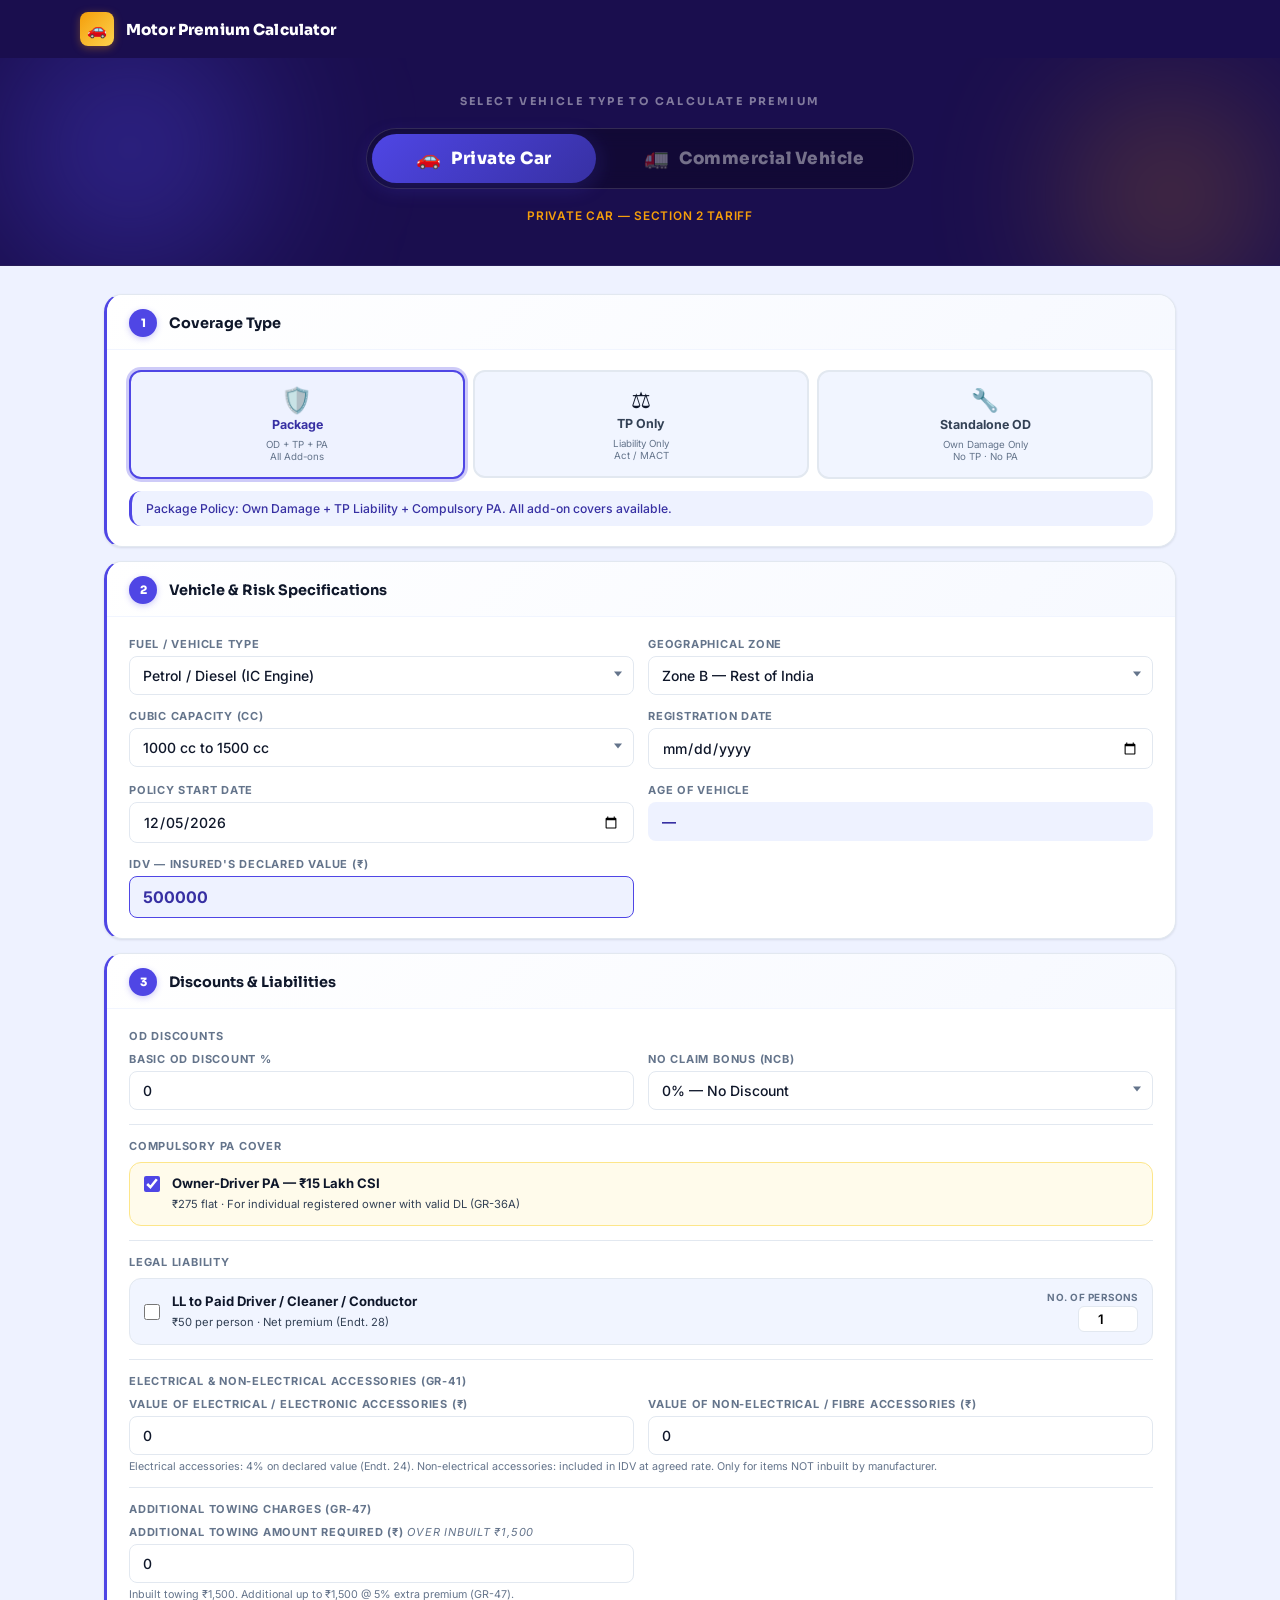
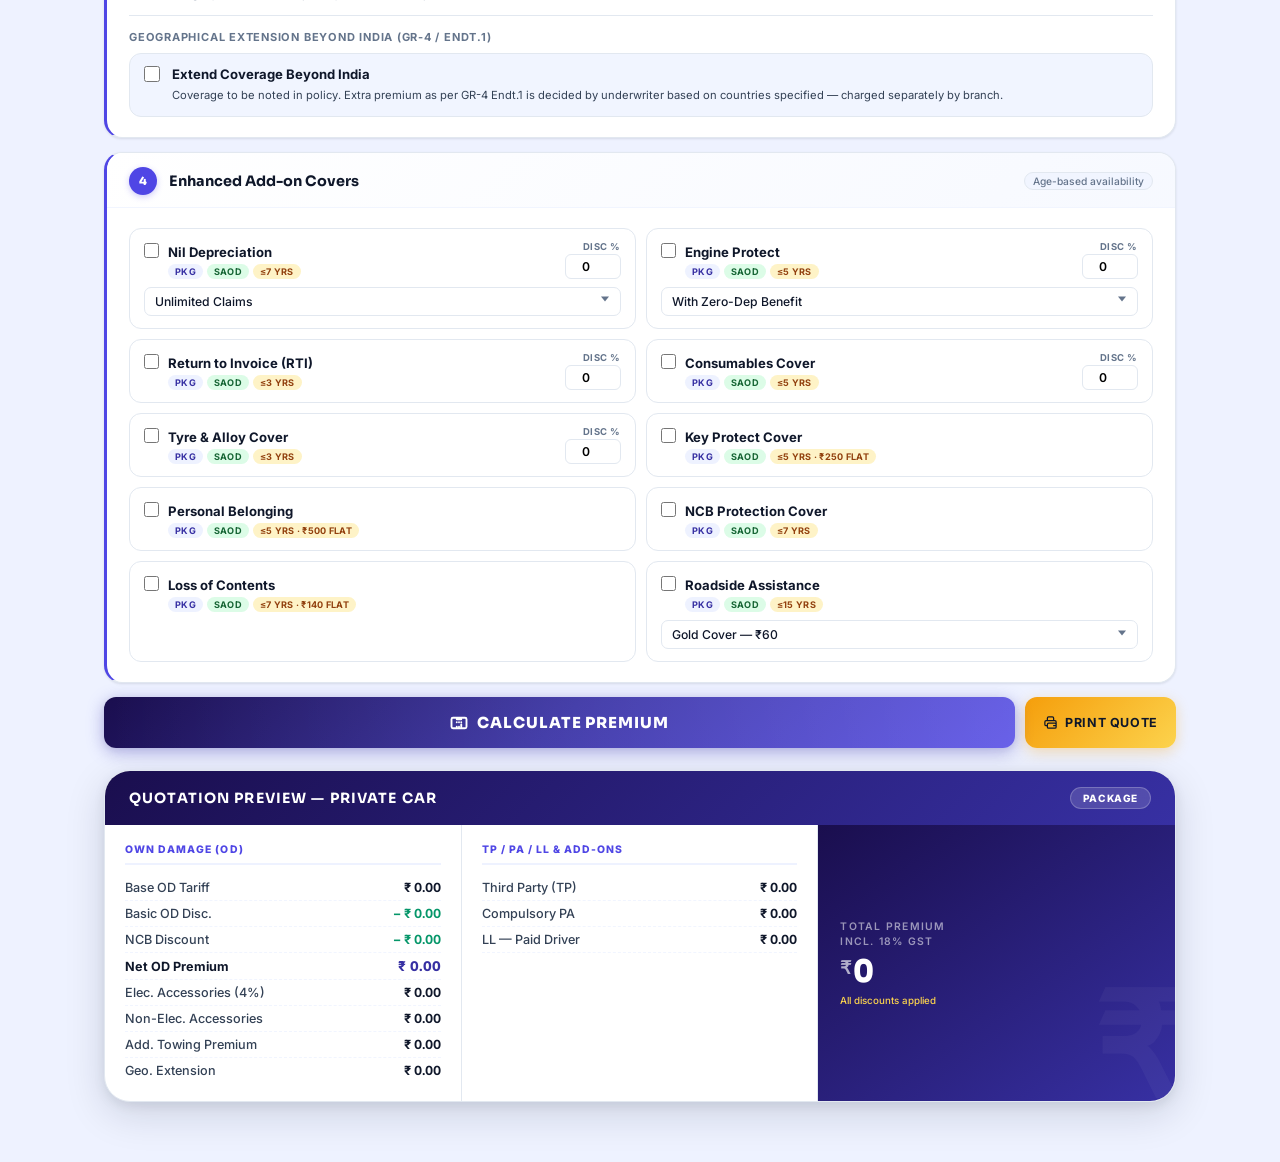
==== commit 67c1adf5: "Revamp print quotation style: NIA letterhead, professional A4 layout - Replace generic header with N" ====
--- a/NIA_Motor_Premium_Calculator -Vs1.html
+++ b/NIA_Motor_Premium_Calculator -Vs1.html
@@ -3,310 +3,589 @@
 <head>
 <meta charset="UTF-8">
 <meta name="viewport" content="width=device-width, initial-scale=1.0">
-<title>NIA Motor Premium Calculator — Private Car &amp; Commercial Vehicle</title>
+<title>Motor Premium Calculator — Private Car &amp; Commercial Vehicle</title>
 <link rel="preconnect" href="https://fonts.googleapis.com">
 <link rel="preconnect" href="https://fonts.gstatic.com" crossorigin>
 <link href="https://fonts.googleapis.com/css2?family=Inter:wght@400;500;600;700;800&family=Sora:wght@600;700;800;900&display=swap" rel="stylesheet">
 <style>
-/* ══════════════════════════════════════════════════════
-   DESIGN TOKENS — dual-theme system
-   PC = Private Car (blue)  |  CV = Commercial Vehicle (green)
-══════════════════════════════════════════════════════ */
+/* ═══════════════════════════════════════════════════════════
+   DESIGN TOKENS
+═══════════════════════════════════════════════════════════ */
 :root {
-  /* Shared neutrals */
-  --ink:       #1C2A45;
-  --ink-mid:   #3C4F6E;
-  --ink-lite:  #6B7FA3;
-  --smoke:     #F4F6FB;
-  --border:    #DDE3F0;
+  /* PC theme — Violet/Indigo */
+  --pc-deep:   #1A0E4E;
+  --pc-mid:    #3730A3;
+  --pc-vivid:  #4F46E5;
+  --pc-soft:   #EEF2FF;
+  --pc-glow:   rgba(79,70,229,.28);
+
+  /* CV theme — Emerald */
+  --cv-deep:   #052E1C;
+  --cv-mid:    #065F46;
+  --cv-vivid:  #059669;
+  --cv-soft:   #ECFDF5;
+  --cv-glow:   rgba(5,150,105,.28);
+
+  /* Active theme (JS toggles body.cv-mode) */
+  --th-deep:   var(--pc-deep);
+  --th-mid:    var(--pc-mid);
+  --th-vivid:  var(--pc-vivid);
+  --th-soft:   var(--pc-soft);
+  --th-glow:   var(--pc-glow);
+
+  /* Shared */
+  --amber:     #F59E0B;
+  --amber-lt:  #FCD34D;
+  --amber-dk:  #D97706;
+  --teal:      #059669;
+  --red:       #EF4444;
+  --ink:       #0F172A;
+  --ink-mid:   #334155;
+  --ink-lite:  #64748B;
+  --border:    #E2E8F0;
+  --border-lt: #F1F5FF;
   --white:     #FFFFFF;
-  --teal:      #1A8A72;
-  --red:       #C0392B;
-  --gold-pale: #FBF5E6;
-
-  /* PC theme (blue) */
-  --pc-dark:   #1A2F5E;
-  --pc-mid:    #2A4490;
-  --pc-lt:     #4169C8;
-  --pc-gold:   #D4A843;
-  --pc-gold-lt:#E8C978;
-  --pc-smoke:  #EDF1FC;
-
-  /* CV theme (green) */
-  --cv-dark:   #1A3D2A;
-  --cv-mid:    #215C3A;
-  --cv-lt:     #2E7D4F;
-  --cv-amber:  #D97706;
-  --cv-amb-lt: #F59E0B;
-  --cv-smoke:  #EDF7F1;
-
-  /* Active theme (defaults to PC, JS swaps) */
-  --th-dark:   var(--pc-dark);
-  --th-mid:    var(--pc-mid);
-  --th-lt:     var(--pc-lt);
-  --th-accent: var(--pc-gold);
-  --th-acc-lt: var(--pc-gold-lt);
-  --th-smoke:  var(--pc-smoke);
-
-  --r-sm:8px; --r-md:12px; --r-lg:18px; --r-xl:24px;
-  --sh-sm:0 1px 4px rgba(28,42,69,.07);
-  --sh-md:0 4px 18px rgba(28,42,69,.12);
-  --sh-lg:0 8px 36px rgba(28,42,69,.18);
+  --bg:        #EEF2FF;
+  --shadow-sm: 0 1px 3px rgba(15,23,42,.07), 0 1px 2px rgba(15,23,42,.04);
+  --shadow-md: 0 4px 16px rgba(15,23,42,.10), 0 2px 6px rgba(15,23,42,.06);
+  --shadow-lg: 0 12px 40px rgba(15,23,42,.14), 0 4px 12px rgba(15,23,42,.08);
+  --r-sm: 8px; --r-md: 12px; --r-lg: 18px; --r-xl: 26px;
 }
 body.cv-mode {
-  --th-dark:   var(--cv-dark);
-  --th-mid:    var(--cv-mid);
-  --th-lt:     var(--cv-lt);
-  --th-accent: var(--cv-amber);
-  --th-acc-lt: var(--cv-amb-lt);
-  --th-smoke:  var(--cv-smoke);
-}
-
-/* ══ RESET ══════════════════════════════════════════════ */
-*,*::before,*::after{box-sizing:border-box;margin:0;padding:0}
-html{font-size:16px;scroll-behavior:smooth}
-body{font-family:'Inter',system-ui,sans-serif;background:var(--smoke);color:var(--ink);-webkit-font-smoothing:antialiased;min-height:100vh;transition:background .3s}
-input,select,button,textarea{font-family:inherit}
-.hidden{display:none!important}
-
-/* ══ TOP VEHICLE SWITCHER ════════════════════════════════ */
-.app-header-bar{
-  background:var(--th-dark);
-  padding:0 24px;
-  transition:background .35s;
-  box-shadow:0 2px 12px rgba(0,0,0,.22);
-}
-.app-header-bar-inner{
-  max-width:1100px;margin:0 auto;
-  display:flex;align-items:center;gap:14px;padding:12px 0;
-}
-.vs-logo{
-  width:36px;height:36px;background:var(--th-accent);border-radius:9px;
-  display:flex;align-items:center;justify-content:center;font-size:17px;
-  flex-shrink:0;transition:background .35s;box-shadow:0 2px 8px rgba(0,0,0,.25);
-}
-.vs-title{font-family:'Sora',sans-serif;font-size:.95rem;font-weight:800;color:#fff;line-height:1.2}
-.vs-sub{font-size:.6rem;color:rgba(255,255,255,.50);margin-top:2px;letter-spacing:.06em;text-transform:uppercase;font-weight:500}
-
-/* ── VEHICLE TYPE SELECTOR HERO ──────────────────────── */
-.vehicle-switcher{
-  background:linear-gradient(160deg,var(--th-dark) 0%,var(--th-mid) 100%);
-  padding:32px 24px 34px;
-  transition:background .4s;
-  border-bottom:3px solid var(--th-accent);
-  box-shadow:0 6px 28px rgba(0,0,0,.22);
-}
-.vs-inner{
-  max-width:1100px;margin:0 auto;
-  display:flex;flex-direction:column;align-items:center;gap:18px;
-}
-.vs-chooser-label{
-  font-family:'Sora',sans-serif;
-  font-size:.7rem;font-weight:700;
-  color:rgba(255,255,255,.5);
-  text-transform:uppercase;letter-spacing:.22em;
-}
-.mode-toggle{
-  display:flex;align-items:center;
-  background:rgba(0,0,0,.28);
-  border:2px solid rgba(255,255,255,.20);
-  border-radius:70px;padding:5px;gap:5px;
-}
-.mode-btn{
-  padding:14px 46px;border-radius:60px;border:none;cursor:pointer;
-  font-family:'Sora',sans-serif;font-size:1.08rem;font-weight:800;
-  letter-spacing:.04em;transition:all .24s;white-space:nowrap;
-  background:transparent;color:rgba(255,255,255,.45);
-  display:flex;align-items:center;gap:11px;
-}
-.mode-btn .m-icon{font-size:1.35rem}
-.mode-btn.active{
-  background:var(--th-accent);
-  color:var(--ink);
-  box-shadow:0 4px 18px rgba(0,0,0,.32);
-  transform:scale(1.04);
-}
-.mode-btn:hover:not(.active){
-  color:rgba(255,255,255,.85);
-  background:rgba(255,255,255,.10);
-}
-.vs-active-label{
-  font-size:.76rem;font-weight:700;
-  color:var(--th-acc-lt);
-  letter-spacing:.08em;text-transform:uppercase;
-  transition:color .4s;
-}
-
-/* ══ MAIN ════════════════════════════════════════════════ */
-.app-main{max-width:1100px;margin:0 auto;padding:24px 24px 56px}
-
-/* ══ CARDS ═══════════════════════════════════════════════ */
-.card{
-  background:var(--white);border:1px solid var(--border);
-  border-radius:var(--r-lg);box-shadow:var(--sh-sm);
-  overflow:hidden;margin-bottom:16px;
-}
-.card-header{
-  display:flex;align-items:center;gap:10px;
-  padding:14px 20px 12px;border-bottom:1px solid var(--border);background:#FAFCFF;
-}
-.s-num{
-  width:22px;height:22px;background:var(--th-dark);color:var(--th-accent);
-  border-radius:6px;display:flex;align-items:center;justify-content:center;
-  font-size:.66rem;font-weight:800;flex-shrink:0;transition:background .35s,color .35s;
-}
-.card-header h2{font-family:'Sora',sans-serif;font-size:.88rem;font-weight:700;color:var(--ink)}
-.ch-note{font-size:.66rem;color:var(--ink-lite);margin-left:auto;font-weight:500}
-.card-body{padding:18px 20px}
-
-/* ══ COVERAGE TABS ════════════════════════════════════════ */
-.cov-tabs{display:grid;grid-template-columns:1fr 1fr 1fr;gap:7px}
-.cov-tab{position:relative}
-.cov-tab input[type=radio]{position:absolute;opacity:0;pointer-events:none}
-.cov-tab-label{
-  display:flex;flex-direction:column;align-items:center;gap:3px;
-  padding:12px 6px;border-radius:var(--r-md);border:2px solid var(--border);
-  background:var(--smoke);cursor:pointer;transition:all .18s;text-align:center;
-}
-.tab-icon{font-size:1.3rem}
-.tab-name{font-size:.77rem;font-weight:700;color:var(--ink-mid);line-height:1.2}
-.tab-desc{font-size:.61rem;color:var(--ink-lite);line-height:1.25;margin-top:1px}
-.cov-tab input:checked + .cov-tab-label{
-  border-color:var(--th-mid);background:var(--th-smoke);
-}
-.cov-tab input:checked + .cov-tab-label .tab-name{color:var(--th-dark)}
-.cov-tab-label:hover{border-color:var(--th-lt);background:var(--th-smoke)}
-.cov-banner{
-  margin-top:10px;padding:8px 12px;background:var(--th-smoke);
-  border-radius:8px;font-size:.74rem;color:var(--th-dark);
-  font-weight:500;border-left:3px solid var(--th-mid);transition:background .3s,color .3s,border-color .3s;
-}
-
-/* ══ FORM ════════════════════════════════════════════════ */
-.form-grid{display:grid;grid-template-columns:1fr 1fr;gap:12px}
-.form-grid.cols3{grid-template-columns:1fr 1fr 1fr}
-@media(max-width:580px){.form-grid,.form-grid.cols3{grid-template-columns:1fr}}
-.field-g{display:flex;flex-direction:column;gap:4px}
-.f-label{font-size:.68rem;font-weight:700;color:var(--ink-lite);text-transform:uppercase;letter-spacing:.06em}
-.f-inp,.f-sel{
-  width:100%;background:var(--smoke);border:1.5px solid var(--border);border-radius:var(--r-sm);
-  padding:8px 11px;font-size:.85rem;font-weight:500;color:var(--ink);
-  transition:border-color .18s,box-shadow .18s;outline:none;appearance:none;
-}
-.f-inp:focus,.f-sel:focus{border-color:var(--th-mid);box-shadow:0 0 0 3px rgba(42,68,144,.10);background:var(--white)}
-.f-inp.readonly{background:#ECF0FC;color:var(--th-dark);font-weight:700;cursor:default;border-color:transparent}
-.f-inp.idv-f{font-size:.96rem;font-weight:700;color:var(--th-dark);border-color:var(--th-lt)}
-.sel-wrap{position:relative}
-.sel-wrap::after{content:'';position:absolute;right:11px;top:50%;transform:translateY(-50%);border:4px solid transparent;border-top:5px solid var(--ink-lite);pointer-events:none}
-.idv-warn{font-size:.7rem;color:#B45309;font-weight:600;margin-top:3px}
-.sub-label{font-size:.68rem;font-weight:700;color:var(--ink-lite);text-transform:uppercase;letter-spacing:.06em;margin-bottom:8px}
-.sec-div{height:1px;background:var(--border);margin:13px 0}
-
-/* ══ CHECK BLOCKS ════════════════════════════════════════ */
-.check-block{
-  display:flex;align-items:flex-start;gap:10px;
-  background:var(--gold-pale);border:1.5px solid #E2C47A;
-  border-radius:var(--r-sm);padding:10px 13px;cursor:pointer;
-}
-.check-block.neutral{background:var(--smoke);border-color:var(--border)}
-.check-block+.check-block{margin-top:7px}
-.check-block input[type=checkbox]{width:15px;height:15px;accent-color:var(--th-dark);cursor:pointer;flex-shrink:0;margin-top:1px}
-.cbt strong{display:block;font-size:.8rem;font-weight:700;color:var(--ink);line-height:1.3}
-.cbt span{font-size:.69rem;color:var(--ink-mid);line-height:1.35}
-
-/* ══ ADD-ON GRID ═════════════════════════════════════════ */
-.addon-grid{display:grid;grid-template-columns:1fr 1fr;gap:10px}
-@media(max-width:580px){.addon-grid{grid-template-columns:1fr}}
-.addon-card{
-  border:1.5px solid var(--border);border-radius:var(--r-md);
-  padding:11px 13px;background:var(--smoke);
-  display:flex;flex-direction:column;gap:7px;
-  transition:border-color .18s,background .18s,opacity .18s;
-}
-.addon-card.active{border-color:var(--th-mid);background:var(--th-smoke)}
-.addon-card.age-disabled{opacity:.4;pointer-events:none;border-color:var(--border)!important;background:var(--smoke)!important}
-.addon-card.cov-hidden{display:none!important}
-.addon-top{display:flex;align-items:flex-start;justify-content:space-between;gap:7px}
-.addon-lbl{display:flex;align-items:flex-start;gap:8px;cursor:pointer;flex:1}
-.addon-lbl input[type=checkbox]{width:14px;height:14px;accent-color:var(--th-dark);cursor:pointer;flex-shrink:0;margin-top:2px}
-.aname{font-size:.8rem;font-weight:700;color:var(--ink);line-height:1.3}
-.ameta{display:flex;align-items:center;gap:4px;flex-wrap:wrap;margin-top:2px}
-.atag{padding:1px 6px;border-radius:10px;font-weight:700;letter-spacing:.03em;font-size:.56rem;text-transform:uppercase}
-.atag.t-pkg{background:#DCE8FF;color:#1A2F5E}
-.atag.t-saod{background:#DCF5EE;color:#0F6B56}
-.atag.t-age{background:#FEF3C7;color:#92400E}
-.atag.t-cv{background:#D1FAE5;color:#1A3D2A}
-.atag.t-off{background:#FEE2E2;color:#991B1B}
-.disc-g{display:flex;flex-direction:column;align-items:flex-end;gap:2px;flex-shrink:0}
-.disc-g label{font-size:.59rem;font-weight:700;color:var(--ink-lite);text-transform:uppercase;letter-spacing:.06em}
-.disc-g input{width:54px;border:1.5px solid var(--border);border-radius:5px;padding:3px 6px;font-size:.74rem;font-weight:600;text-align:center;outline:none;background:var(--white)}
-.disc-g input:focus{border-color:var(--th-accent)}
-.addon-sub{width:100%;background:var(--white);border:1.5px solid var(--border);border-radius:6px;padding:5px 9px;font-size:.74rem;font-weight:500;color:var(--ink);outline:none;appearance:none}
-
-/* ══ ACTION BUTTONS ══════════════════════════════════════ */
-.action-row{display:grid;grid-template-columns:1fr auto;gap:10px;margin-top:4px}
-.btn-calc{
-  background:linear-gradient(135deg,var(--th-dark) 0%,var(--th-mid) 100%);
-  color:var(--white);border:none;border-radius:var(--r-md);
-  padding:14px 0;font-family:'Sora',sans-serif;font-size:.93rem;font-weight:800;
-  letter-spacing:.07em;text-transform:uppercase;cursor:pointer;
-  display:flex;align-items:center;justify-content:center;gap:8px;
-  box-shadow:var(--sh-md);transition:transform .15s,box-shadow .18s,background .3s;
-}
-.btn-calc:hover{transform:translateY(-2px);box-shadow:var(--sh-lg)}
-.btn-calc:active{transform:translateY(0)}
-.btn-print{
-  background:var(--th-accent);color:var(--ink);border:none;border-radius:var(--r-md);
-  padding:14px 16px;font-weight:700;font-size:.78rem;letter-spacing:.05em;
-  text-transform:uppercase;cursor:pointer;display:flex;align-items:center;
-  justify-content:center;gap:6px;transition:transform .15s,background .3s;white-space:nowrap;
-  box-shadow:0 2px 8px rgba(0,0,0,.15);
-}
-.btn-print:hover{filter:brightness(1.08);transform:translateY(-2px)}
-
-/* ══ QUOTE PANEL ═════════════════════════════════════════ */
-.quote-panel{
-  background:var(--white);border:2px solid var(--th-dark);
-  border-radius:var(--r-lg);box-shadow:var(--sh-lg);overflow:hidden;margin-top:20px;
-  transition:border-color .35s;
-}
-.qp-head{
-  background:linear-gradient(130deg,var(--th-dark) 0%,var(--th-mid) 100%);
-  padding:13px 20px;display:flex;align-items:center;gap:10px;
-  transition:background .35s;
-}
-.qp-head h2{font-family:'Sora',sans-serif;font-size:.85rem;font-weight:700;color:#fff;text-transform:uppercase;letter-spacing:.07em;flex:1}
-.qp-pill{font-size:.63rem;font-weight:700;padding:3px 9px;border-radius:12px;background:rgba(255,255,255,.18);color:#fff;letter-spacing:.04em;text-transform:uppercase}
-.qp-body{display:grid;grid-template-columns:1fr 1fr 1fr}
-.qp-col{padding:16px 18px;border-right:1px solid var(--border)}
-.qp-col:last-child{border-right:none}
-.qp-col-ttl{font-size:.64rem;font-weight:700;color:var(--ink-lite);text-transform:uppercase;letter-spacing:.07em;margin-bottom:9px;padding-bottom:6px;border-bottom:1px solid var(--border)}
-.qrow{display:flex;justify-content:space-between;align-items:baseline;padding:4px 0;font-size:.78rem;border-bottom:1px dashed #EEF2FB}
-.qrow:last-of-type{border-bottom:none}
-.qlbl{color:var(--ink-mid);font-weight:500}
-.qval{font-weight:600;color:var(--ink)}
-.qrow.disc .qval{color:var(--teal)}
-.qrow.bold-r .qlbl,.qrow.bold-r .qval{font-weight:700;font-size:.8rem;color:var(--ink)}
-.qrow.acc-r .qlbl,.qrow.acc-r .qval{color:var(--th-dark);font-weight:700;transition:color .35s}
-.q-total-col{
-  background:linear-gradient(135deg,var(--th-dark) 0%,var(--th-mid) 100%);
-  padding:20px;display:flex;flex-direction:column;justify-content:center;
-  transition:background .35s;
-}
-.q-ttl-lbl{font-size:.63rem;color:rgba(255,255,255,.55);text-transform:uppercase;letter-spacing:.1em;font-weight:600;margin-bottom:5px}
-.q-ttl-amt{font-family:'Sora',sans-serif;font-size:1.9rem;font-weight:800;color:#fff;line-height:1}
-.q-ttl-amt .rs{font-size:1.1rem;opacity:.7;margin-right:2px;vertical-align:top;line-height:1.38}
-.q-ttl-gst{font-size:.6rem;color:var(--th-acc-lt);margin-top:4px;font-weight:500;transition:color .35s}
-@media(max-width:680px){.qp-body{grid-template-columns:1fr}.qp-col{border-right:none;border-bottom:1px solid var(--border)}}
-
-/* ══ PRINT ═══════════════════════════════════════════════ */
-@media print{
-  body{background:#fff!important;-webkit-print-color-adjust:exact!important;print-color-adjust:exact!important}
-  @page{size:A4 portrait;margin:1.2cm}
-  .vehicle-switcher,.app-main .input-area,.no-print{display:none!important}
-  .print-doc{display:block!important}
-}
-.print-doc{display:none}
+  --th-deep:  var(--cv-deep);
+  --th-mid:   var(--cv-mid);
+  --th-vivid: var(--cv-vivid);
+  --th-soft:  var(--cv-soft);
+  --th-glow:  var(--cv-glow);
+  --bg:       #E8F5F0;
+}
+
+/* ═══ RESET & BASE ══════════════════════════════════════════ */
+*, *::before, *::after { box-sizing: border-box; margin: 0; padding: 0; }
+html { font-size: 16px; scroll-behavior: smooth; }
+body {
+  font-family: 'Inter', system-ui, sans-serif;
+  background: var(--bg);
+  color: var(--ink);
+  -webkit-font-smoothing: antialiased;
+  min-height: 100vh;
+  transition: background .5s ease;
+}
+input, select, button { font-family: inherit; }
+.hidden { display: none !important; }
+
+/* ═══ KEYFRAMES ═════════════════════════════════════════════ */
+@keyframes fadeUp {
+  from { opacity: 0; transform: translateY(16px); }
+  to   { opacity: 1; transform: translateY(0); }
+}
+@keyframes drift1 {
+  0%,100% { transform: translate(0,0) scale(1); }
+  33%      { transform: translate(30px,-20px) scale(1.05); }
+  66%      { transform: translate(-20px,15px) scale(.97); }
+}
+@keyframes drift2 {
+  0%,100% { transform: translate(0,0) scale(1); }
+  33%      { transform: translate(-25px,20px) scale(1.04); }
+  66%      { transform: translate(20px,-10px) scale(.98); }
+}
+@keyframes pulseGlow {
+  0%,100% { box-shadow: 0 0 0 0 var(--th-glow); }
+  50%      { box-shadow: 0 0 0 10px transparent; }
+}
+@keyframes shimmer {
+  0%   { background-position: -200% center; }
+  100% { background-position:  200% center; }
+}
+
+/* ═══ TITLE BAR ═════════════════════════════════════════════ */
+.app-header-bar {
+  background: var(--th-deep);
+  padding: 0 28px;
+  transition: background .5s ease;
+  position: relative;
+  z-index: 10;
+}
+.app-header-bar-inner {
+  max-width: 1120px; margin: 0 auto;
+  display: flex; align-items: center; gap: 12px; padding: 12px 0;
+}
+.vs-logo {
+  width: 34px; height: 34px; border-radius: 8px;
+  background: linear-gradient(135deg, var(--amber), var(--amber-lt));
+  display: flex; align-items: center; justify-content: center; font-size: 16px;
+  flex-shrink: 0; transition: background .5s ease;
+  box-shadow: 0 2px 8px rgba(245,158,11,.35);
+}
+.vs-title {
+  font-family: 'Sora', sans-serif; font-size: .95rem; font-weight: 800;
+  color: #fff; letter-spacing: .01em;
+}
+
+/* ═══ HERO — VEHICLE SWITCHER ═══════════════════════════════ */
+.vehicle-switcher {
+  background: var(--th-deep);
+  padding: 36px 28px 42px;
+  position: relative; overflow: hidden;
+  transition: background .5s ease;
+  border-bottom: 1px solid rgba(255,255,255,.06);
+}
+.vehicle-switcher::before,
+.vehicle-switcher::after {
+  content: '';
+  position: absolute;
+  border-radius: 50%;
+  filter: blur(70px);
+  pointer-events: none;
+  opacity: .55;
+  transition: background .5s ease;
+}
+.vehicle-switcher::before {
+  width: 380px; height: 380px;
+  background: radial-gradient(circle, var(--th-vivid), transparent 70%);
+  top: -100px; left: -60px;
+  animation: drift1 12s ease-in-out infinite;
+}
+.vehicle-switcher::after {
+  width: 300px; height: 300px;
+  background: radial-gradient(circle, var(--amber), transparent 70%);
+  bottom: -80px; right: -40px; opacity: .35;
+  animation: drift2 16s ease-in-out infinite;
+}
+.vs-inner {
+  max-width: 1120px; margin: 0 auto;
+  display: flex; flex-direction: column; align-items: center; gap: 20px;
+  position: relative; z-index: 2;
+}
+.vs-chooser-label {
+  font-family: 'Sora', sans-serif;
+  font-size: .68rem; font-weight: 700;
+  color: rgba(255,255,255,.45);
+  text-transform: uppercase; letter-spacing: .22em;
+}
+.mode-toggle {
+  display: flex; align-items: center;
+  background: rgba(0,0,0,.30);
+  border: 1.5px solid rgba(255,255,255,.14);
+  border-radius: 60px; padding: 5px; gap: 4px;
+  backdrop-filter: blur(10px);
+}
+.mode-btn {
+  padding: 12px 44px; border-radius: 50px; border: none; cursor: pointer;
+  font-family: 'Sora', sans-serif; font-size: 1.05rem; font-weight: 800;
+  letter-spacing: .03em; transition: all .28s cubic-bezier(.4,0,.2,1);
+  background: transparent; color: rgba(255,255,255,.42);
+  display: flex; align-items: center; gap: 10px; white-space: nowrap;
+}
+.mode-btn .m-icon { font-size: 1.25rem; }
+.mode-btn.active {
+  background: linear-gradient(135deg, var(--th-vivid), var(--th-mid));
+  color: #fff;
+  box-shadow: 0 4px 20px var(--th-glow), 0 2px 8px rgba(0,0,0,.25);
+  animation: pulseGlow 2.5s ease-in-out infinite;
+}
+.mode-btn:hover:not(.active) {
+  color: rgba(255,255,255,.8);
+  background: rgba(255,255,255,.08);
+}
+.vs-active-label {
+  font-size: .74rem; font-weight: 600;
+  color: var(--amber); letter-spacing: .06em; text-transform: uppercase;
+  transition: color .5s ease;
+}
+
+/* ═══ MAIN LAYOUT ═══════════════════════════════════════════ */
+.app-main { max-width: 1120px; margin: 0 auto; padding: 28px 24px 60px; }
+.input-area { display: flex; flex-direction: column; gap: 0; }
+
+/* ═══ CARDS ═════════════════════════════════════════════════ */
+.card {
+  background: var(--white);
+  border: 1px solid var(--border);
+  border-left: 3.5px solid var(--th-vivid);
+  border-radius: var(--r-lg);
+  box-shadow: var(--shadow-sm);
+  overflow: hidden;
+  margin-bottom: 14px;
+  transition: border-color .5s ease, box-shadow .2s;
+}
+.card:hover { box-shadow: var(--shadow-md); }
+.card-header {
+  display: flex; align-items: center; gap: 12px;
+  padding: 14px 22px 12px;
+  border-bottom: 1px solid var(--border-lt);
+  background: linear-gradient(135deg, rgba(255,255,255,.9), rgba(241,245,255,.6));
+}
+.s-num {
+  width: 28px; height: 28px; border-radius: 50%;
+  background: var(--th-vivid); color: #fff;
+  display: flex; align-items: center; justify-content: center;
+  font-family: 'Sora', sans-serif; font-size: .72rem; font-weight: 800;
+  flex-shrink: 0; transition: background .5s ease;
+  box-shadow: 0 2px 6px var(--th-glow);
+}
+.card-header h2 {
+  font-family: 'Sora', sans-serif; font-size: .9rem; font-weight: 700;
+  color: var(--ink); flex: 1;
+}
+.ch-note {
+  font-size: .64rem; color: var(--ink-lite); font-weight: 500;
+  background: var(--border-lt); padding: 2px 8px; border-radius: 20px;
+  border: 1px solid var(--border);
+}
+.card-body { padding: 20px 22px; }
+
+/* ═══ COVERAGE TABS ═════════════════════════════════════════ */
+.cov-tabs { display: grid; grid-template-columns: 1fr 1fr 1fr; gap: 8px; }
+.cov-tab { position: relative; }
+.cov-tab input[type=radio] { position: absolute; opacity: 0; pointer-events: none; }
+.cov-tab-label {
+  display: flex; flex-direction: column; align-items: center; gap: 4px;
+  padding: 14px 8px; border-radius: var(--r-md);
+  border: 2px solid var(--border);
+  background: var(--border-lt);
+  cursor: pointer; transition: all .22s cubic-bezier(.4,0,.2,1); text-align: center;
+}
+.tab-icon { font-size: 1.4rem; transition: transform .22s; }
+.tab-name {
+  font-size: .78rem; font-weight: 700; color: var(--ink-mid);
+  line-height: 1.2; transition: color .2s;
+}
+.tab-desc { font-size: .61rem; color: var(--ink-lite); line-height: 1.25; margin-top: 2px; }
+.cov-tab input:checked + .cov-tab-label {
+  border-color: var(--th-vivid);
+  background: var(--th-soft);
+  box-shadow: 0 0 0 3px var(--th-glow);
+}
+.cov-tab input:checked + .cov-tab-label .tab-name { color: var(--th-mid); }
+.cov-tab input:checked + .cov-tab-label .tab-icon { transform: scale(1.12); }
+.cov-tab-label:hover { border-color: var(--th-vivid); background: var(--th-soft); }
+
+.cov-banner {
+  margin-top: 12px; padding: 10px 14px;
+  background: var(--th-soft); border-radius: var(--r-md);
+  font-size: .76rem; color: var(--th-mid); font-weight: 500;
+  border-left: 3px solid var(--th-vivid);
+  transition: background .4s, color .4s, border-color .4s;
+}
+
+/* ═══ FORM ══════════════════════════════════════════════════ */
+.form-grid { display: grid; grid-template-columns: 1fr 1fr; gap: 14px; }
+.form-grid.cols3 { grid-template-columns: 1fr 1fr 1fr; }
+@media(max-width:600px) { .form-grid, .form-grid.cols3 { grid-template-columns: 1fr; } }
+
+.field-g { display: flex; flex-direction: column; gap: 5px; }
+.f-label {
+  font-size: .69rem; font-weight: 700; color: var(--ink-lite);
+  text-transform: uppercase; letter-spacing: .07em;
+}
+.f-inp, .f-sel {
+  width: 100%;
+  background: var(--white);
+  border: 1.5px solid var(--border);
+  border-radius: var(--r-sm);
+  padding: 10px 13px;
+  font-size: .875rem; font-weight: 500; color: var(--ink);
+  transition: border-color .18s, box-shadow .18s;
+  outline: none; appearance: none;
+}
+.f-inp:focus, .f-sel:focus {
+  border-color: var(--th-vivid);
+  box-shadow: 0 0 0 3px var(--th-glow);
+  background: #FAFCFF;
+}
+.f-inp.readonly {
+  background: var(--th-soft);
+  color: var(--th-mid); font-weight: 700;
+  cursor: default; border-color: transparent;
+}
+.f-inp.idv-f {
+  font-size: 1rem; font-weight: 700;
+  color: var(--th-mid); border-color: var(--th-vivid);
+  background: var(--th-soft);
+}
+.sel-wrap { position: relative; }
+.sel-wrap::after {
+  content: '';
+  position: absolute; right: 12px; top: 50%; transform: translateY(-50%);
+  border: 4px solid transparent; border-top: 5px solid var(--ink-lite);
+  pointer-events: none;
+}
+.idv-warn { font-size: .7rem; color: #B45309; font-weight: 600; margin-top: 3px; }
+.sub-label {
+  font-size: .69rem; font-weight: 700; color: var(--ink-lite);
+  text-transform: uppercase; letter-spacing: .07em; margin-bottom: 9px;
+}
+.sec-div { height: 1px; background: var(--border); margin: 14px 0; }
+
+/* ═══ CHECK BLOCKS ══════════════════════════════════════════ */
+.check-block {
+  display: flex; align-items: flex-start; gap: 12px;
+  background: #FFFBEB; border: 1.5px solid #FDE68A;
+  border-radius: var(--r-md); padding: 12px 14px; cursor: pointer;
+  transition: all .18s;
+}
+.check-block:hover { border-color: var(--amber); box-shadow: 0 0 0 3px rgba(245,158,11,.12); }
+.check-block.neutral { background: var(--border-lt); border-color: var(--border); }
+.check-block.neutral:hover { border-color: var(--th-vivid); box-shadow: 0 0 0 3px var(--th-glow); }
+.check-block + .check-block { margin-top: 8px; }
+.check-block input[type=checkbox] {
+  width: 16px; height: 16px; accent-color: var(--th-vivid);
+  cursor: pointer; flex-shrink: 0; margin-top: 1px;
+}
+.cbt strong { display: block; font-size: .82rem; font-weight: 700; color: var(--ink); line-height: 1.3; }
+.cbt span { font-size: .7rem; color: var(--ink-mid); line-height: 1.4; }
+
+/* ═══ ADDON GRID ════════════════════════════════════════════ */
+.addon-grid { display: grid; grid-template-columns: 1fr 1fr; gap: 10px; }
+@media(max-width:600px) { .addon-grid { grid-template-columns: 1fr; } }
+
+.addon-card {
+  border: 1.5px solid var(--border);
+  border-radius: var(--r-md);
+  padding: 12px 14px;
+  background: var(--white);
+  display: flex; flex-direction: column; gap: 8px;
+  transition: border-color .2s, box-shadow .2s, background .2s;
+  cursor: default;
+}
+.addon-card.active {
+  border-color: var(--th-vivid);
+  background: var(--th-soft);
+  box-shadow: 0 0 0 3px var(--th-glow);
+}
+.addon-card.age-disabled { opacity: .38; pointer-events: none; filter: grayscale(.4); }
+.addon-card.cov-hidden { display: none !important; }
+
+.addon-top { display: flex; align-items: flex-start; justify-content: space-between; gap: 8px; }
+.addon-lbl { display: flex; align-items: flex-start; gap: 9px; cursor: pointer; flex: 1; }
+.addon-lbl input[type=checkbox] {
+  width: 15px; height: 15px; accent-color: var(--th-vivid);
+  cursor: pointer; flex-shrink: 0; margin-top: 2px;
+}
+.aname { font-size: .82rem; font-weight: 700; color: var(--ink); line-height: 1.3; }
+.ameta { display: flex; align-items: center; gap: 4px; flex-wrap: wrap; margin-top: 3px; }
+.atag {
+  padding: 2px 7px; border-radius: 20px;
+  font-weight: 700; letter-spacing: .03em;
+  font-size: .57rem; text-transform: uppercase;
+}
+.atag.t-pkg  { background: var(--th-soft); color: var(--th-mid); }
+.atag.t-saod { background: #DCFCE7; color: #166534; }
+.atag.t-cv   { background: #D1FAE5; color: #065F46; }
+.atag.t-age  { background: #FEF3C7; color: #92400E; }
+.atag.t-off  { background: #FEE2E2; color: #991B1B; }
+
+.disc-g { display: flex; flex-direction: column; align-items: flex-end; gap: 2px; flex-shrink: 0; }
+.disc-g label { font-size: .59rem; font-weight: 700; color: var(--ink-lite); text-transform: uppercase; letter-spacing: .06em; }
+.disc-g input {
+  width: 56px; border: 1.5px solid var(--border); border-radius: 6px;
+  padding: 4px 7px; font-size: .76rem; font-weight: 600;
+  text-align: center; outline: none; background: var(--white);
+  transition: border-color .18s;
+}
+.disc-g input:focus { border-color: var(--amber); box-shadow: 0 0 0 2px rgba(245,158,11,.2); }
+.addon-sub {
+  width: 100%; background: var(--white); border: 1.5px solid var(--border);
+  border-radius: 7px; padding: 6px 10px; font-size: .76rem;
+  font-weight: 500; color: var(--ink); outline: none; appearance: none;
+  transition: border-color .18s;
+}
+.addon-sub:focus { border-color: var(--th-vivid); }
+
+/* ═══ ACTION BUTTONS ════════════════════════════════════════ */
+.action-row { display: grid; grid-template-columns: 1fr auto; gap: 10px; margin-top: 4px; }
+
+.btn-calc {
+  position: relative; overflow: hidden;
+  background: linear-gradient(135deg, var(--th-deep) 0%, var(--th-mid) 50%, var(--th-vivid) 100%);
+  color: #fff; border: none; border-radius: var(--r-md);
+  padding: 16px 0;
+  font-family: 'Sora', sans-serif; font-size: .95rem; font-weight: 800;
+  letter-spacing: .06em; text-transform: uppercase; cursor: pointer;
+  display: flex; align-items: center; justify-content: center; gap: 9px;
+  box-shadow: 0 4px 18px var(--th-glow), var(--shadow-md);
+  transition: transform .18s, box-shadow .2s;
+}
+.btn-calc::before {
+  content: '';
+  position: absolute; inset: 0;
+  pointer-events: none;
+  background: linear-gradient(90deg, transparent, rgba(255,255,255,.15), transparent);
+  background-size: 200% 100%;
+  animation: shimmer 2.8s linear infinite;
+}
+.btn-calc:hover {
+  transform: translateY(-2px);
+  box-shadow: 0 8px 28px var(--th-glow), var(--shadow-lg);
+}
+.btn-calc:active { transform: translateY(0); }
+
+.btn-print {
+  background: linear-gradient(135deg, var(--amber), var(--amber-lt));
+  color: var(--ink); border: none; border-radius: var(--r-md);
+  padding: 16px 18px; font-weight: 700; font-size: .78rem;
+  letter-spacing: .05em; text-transform: uppercase; cursor: pointer;
+  display: flex; align-items: center; justify-content: center; gap: 7px;
+  box-shadow: 0 4px 14px rgba(245,158,11,.3);
+  transition: transform .18s, box-shadow .2s, filter .2s;
+  white-space: nowrap;
+}
+.btn-print:hover { filter: brightness(1.07); transform: translateY(-2px); box-shadow: 0 8px 22px rgba(245,158,11,.4); }
+.btn-print svg { width: 15px; height: 15px; }
+
+/* ═══ QUOTE PANEL ═══════════════════════════════════════════ */
+.quote-panel {
+  background: var(--white);
+  border: 1.5px solid var(--border);
+  border-radius: var(--r-xl);
+  box-shadow: var(--shadow-lg);
+  overflow: hidden; margin-top: 22px;
+}
+.qp-head {
+  background: linear-gradient(135deg, var(--th-deep) 0%, var(--th-mid) 100%);
+  padding: 16px 24px; display: flex; align-items: center; gap: 12px;
+  transition: background .5s ease;
+}
+.qp-head h2 {
+  font-family: 'Sora', sans-serif; font-size: .88rem; font-weight: 700;
+  color: #fff; text-transform: uppercase; letter-spacing: .08em; flex: 1;
+}
+.qp-pill {
+  font-size: .63rem; font-weight: 800; padding: 4px 12px; border-radius: 20px;
+  background: rgba(255,255,255,.15); color: #fff; letter-spacing: .06em;
+  text-transform: uppercase; border: 1px solid rgba(255,255,255,.22);
+  backdrop-filter: blur(4px);
+}
+.qp-body { display: grid; grid-template-columns: 1fr 1fr 1fr; }
+@media(max-width:700px) {
+  .qp-body { grid-template-columns: 1fr; }
+  .qp-col { border-right: none !important; border-bottom: 1px solid var(--border); }
+}
+.qp-col { padding: 18px 20px; border-right: 1px solid var(--border); }
+.qp-col:last-child { border-right: none; }
+.qp-col-ttl {
+  font-size: .65rem; font-weight: 800; color: var(--th-vivid);
+  text-transform: uppercase; letter-spacing: .1em;
+  margin-bottom: 10px; padding-bottom: 7px;
+  border-bottom: 2px solid var(--th-soft);
+  transition: color .4s, border-color .4s;
+}
+.qrow {
+  display: flex; justify-content: space-between; align-items: baseline;
+  padding: 5px 0; font-size: .79rem;
+  border-bottom: 1px dashed var(--border-lt);
+}
+.qrow:last-of-type { border-bottom: none; }
+.qlbl { color: var(--ink-mid); font-weight: 500; }
+.qval { font-weight: 700; color: var(--ink); font-variant-numeric: tabular-nums; }
+.qrow.disc .qval { color: var(--teal); }
+.qrow.bold-r .qlbl { font-weight: 700; color: var(--ink); }
+.qrow.bold-r .qval { font-weight: 800; color: var(--th-mid); font-size: .84rem; }
+.qrow.acc-r .qlbl { color: var(--th-mid); font-weight: 600; }
+.qrow.acc-r .qval { color: var(--th-vivid); font-weight: 700; }
+
+.q-total-col {
+  background: linear-gradient(145deg, var(--th-deep), var(--th-mid));
+  padding: 24px 22px; display: flex; flex-direction: column; justify-content: center;
+  transition: background .5s ease;
+  position: relative; overflow: hidden;
+}
+.q-total-col::before {
+  content: '₹';
+  position: absolute; right: -10px; bottom: -20px;
+  font-size: 9rem; font-family: 'Sora', sans-serif; font-weight: 900;
+  color: rgba(255,255,255,.04); pointer-events: none; line-height: 1;
+  user-select: none;
+}
+.q-ttl-lbl {
+  font-size: .65rem; color: rgba(255,255,255,.55);
+  text-transform: uppercase; letter-spacing: .12em; font-weight: 600; margin-bottom: 6px;
+  line-height: 1.5;
+}
+.q-ttl-amt {
+  font-family: 'Sora', sans-serif; font-size: 1.95rem; font-weight: 900;
+  color: #fff; line-height: 1; font-variant-numeric: tabular-nums;
+}
+.q-ttl-amt .rs { font-size: 1.1rem; opacity: .65; margin-right: 2px; vertical-align: top; line-height: 1.42; }
+.q-ttl-gst {
+  font-size: .61rem; color: var(--amber-lt); margin-top: 7px; font-weight: 500; line-height: 1.4;
+}
+
+/* ═══ PRINT ═════════════════════════════════════════════════ */
+@media print {
+  body { background: #fff !important; -webkit-print-color-adjust: exact !important; print-color-adjust: exact !important; }
+  @page { size: A4 portrait; margin: 1.2cm; }
+  .app-header-bar, .vehicle-switcher, .app-main, .no-print { display: none !important; }
+  .print-doc { display: block !important; }
+}
+.print-doc { display: none; }
+
+/* ═══════════════════════════════════════════════════════
+   MOBILE RESPONSIVENESS
+═══════════════════════════════════════════════════════ */
+html, body { overflow-x: hidden; }
+@media (max-width: 768px) {
+  .f-inp, .f-sel, .addon-sub, .disc-g input { font-size: 16px; min-height: 44px; padding: 10px 13px; }
+  .check-block input[type=checkbox], .addon-lbl input[type=checkbox] { width: 20px; height: 20px; flex-shrink: 0; }
+  .card-body { padding: 16px 16px; } .card-header { padding: 12px 16px 10px; } .qp-col { padding: 14px 16px; }
+}
+@media (max-width: 480px) {
+  .vehicle-switcher { padding: 24px 16px 28px; }
+  .vehicle-switcher::before { width: 200px; height: 200px; top: -60px; left: -40px; }
+  .vehicle-switcher::after  { width: 160px; height: 160px; bottom: -40px; right: -20px; }
+  .mode-toggle { padding: 4px; gap: 3px; border-radius: 50px; }
+  .mode-btn { padding: 10px 18px; font-size: .82rem; letter-spacing: .01em; }
+  .mode-btn .m-icon { font-size: 1rem; }
+  .vs-chooser-label { font-size: .62rem; letter-spacing: .14em; }
+  .vs-active-label  { font-size: .68rem; }
+  .app-header-bar-inner { padding: 10px 0; gap: 10px; }
+  .vs-logo { width: 30px; height: 30px; font-size: 14px; }
+  .vs-title { font-size: .82rem; }
+  .app-main { padding: 16px 12px 48px; }
+  .card { margin-bottom: 10px; border-radius: 12px; }
+  .card-body { padding: 14px 12px; }
+  .card-header { padding: 11px 14px 9px; gap: 9px; }
+  .card-header h2 { font-size: .82rem; }
+  .s-num { width: 24px; height: 24px; font-size: .65rem; }
+  .ch-note { display: none; }
+  .cov-tabs { gap: 6px; }
+  .cov-tab-label { padding: 10px 4px; border-radius: 8px; }
+  .tab-icon  { font-size: 1.2rem; }
+  .tab-name  { font-size: .7rem; }
+  .tab-desc  { font-size: .56rem; line-height: 1.2; }
+  .cov-banner { font-size: .72rem; padding: 8px 11px; }
+  .sub-label { margin-bottom: 7px; } .sec-div { margin: 10px 0; }
+  .f-label { font-size: .65rem; letter-spacing: .05em; }
+  .action-row { grid-template-columns: 1fr; gap: 8px; }
+  .btn-calc  { padding: 14px 0; font-size: .88rem; border-radius: 10px; }
+  .btn-print { padding: 12px 0; font-size: .75rem; border-radius: 10px; width: 100%; }
+  .quote-panel { border-radius: 14px; margin-top: 16px; }
+  .qp-head { padding: 12px 16px; }
+  .qp-head h2 { font-size: .78rem; letter-spacing: .05em; }
+  .qp-pill { font-size: .58rem; padding: 3px 8px; }
+  .qp-col-ttl { font-size: .6rem; letter-spacing: .07em; }
+  .qrow { font-size: .75rem; padding: 4px 0; }
+  .q-total-col { padding: 18px 16px; }
+  .q-ttl-lbl { font-size: .6rem; letter-spacing: .09em; }
+  .q-ttl-amt { font-size: 1.65rem; }
+  .q-ttl-gst { font-size: .57rem; }
+  .addon-card { padding: 10px 11px; border-radius: 10px; }
+  .aname { font-size: .78rem; }
+  .atag  { font-size: .53rem; padding: 1px 5px; }
+  .disc-g input { width: 50px; font-size: .74rem; }
+  .check-block { padding: 10px 12px; gap: 10px; border-radius: 10px; }
+  .cbt strong  { font-size: .78rem; }
+  .cbt span    { font-size: .66rem; }
+  input[type=number][style*="width:60px"] { width: 54px !important; font-size: 14px; }
+}
+@media (max-width: 360px) {
+  .mode-btn { padding: 9px 12px; font-size: .76rem; }
+  .mode-btn .m-icon { font-size: .9rem; }
+  .card-body { padding: 12px 10px; }
+  .qp-col    { padding: 12px 12px; }
+  .q-ttl-amt { font-size: 1.45rem; }
+}
 </style>
 </head>
 <body>
@@ -316,8 +595,7 @@
   <div class="app-header-bar-inner">
     <div class="vs-logo" id="vsLogo">🚗</div>
     <div>
-      <div class="vs-title" id="vsTitle">NIA Motor Premium Calculator</div>
-      <div class="vs-sub">New India Assurance Co. Ltd.</div>
+      <div class="vs-title" id="vsTitle">Motor Premium Calculator</div>
     </div>
   </div>
 </div>
@@ -325,7 +603,7 @@
 <!-- ════════════ VEHICLE TYPE SELECTOR — HERO ══════════ -->
 <div class="vehicle-switcher" id="switcher">
   <div class="vs-inner">
-    <div class="vs-chooser-label">Select Vehicle Type</div>
+    <div class="vs-chooser-label">Select Vehicle Type to Calculate Premium</div>
     <div class="mode-toggle">
       <button class="mode-btn active" id="btnPC" onclick="setMode('PC')">
         <span class="m-icon">🚗</span>Private Car
@@ -639,7 +917,7 @@
       <svg width="18" height="18" fill="none" stroke="currentColor" viewBox="0 0 24 24"><path stroke-linecap="round" stroke-linejoin="round" stroke-width="2.5" d="M9 7h6m0 10v-3m-3 3h.01M9 17h.01M9 11h.01M12 11h.01M15 11h.01M4 19h16a2 2 0 002-2V7a2 2 0 00-2-2H4a2 2 0 00-2 2v10a2 2 0 002 2z"/></svg>
       Calculate Premium
     </button>
-    <button class="btn-print" onclick="window.print()">
+    <button class="btn-print" onclick="calculatePC(); window.print()">
       <svg width="15" height="15" fill="none" stroke="currentColor" viewBox="0 0 24 24"><path stroke-linecap="round" stroke-linejoin="round" stroke-width="2" d="M17 17h2a2 2 0 002-2v-4a2 2 0 00-2-2H5a2 2 0 00-2 2v4a2 2 0 002 2h2m2 4h10a2 2 0 002-2v-4a2 2 0 00-2-2H9a2 2 0 00-2 2v4a2 2 0 002 2zm8-12V5a2 2 0 00-2-2H9a2 2 0 00-2 2v4h10z"/></svg>
       Print Quote
     </button>
@@ -666,7 +944,8 @@
         <div class="qrow disc" id="pc_hevRow" style="display:none"><span class="qlbl">HEV 7.5% Disc.</span><span class="qval">− ₹ <span id="pc_lbl_hevDisc">0.00</span></span></div>
         <div class="qrow"><span class="qlbl">Compulsory PA</span><span class="qval">₹ <span id="pc_lbl_pa">0.00</span></span></div>
         <div class="qrow"><span class="qlbl">LL — Paid Driver</span><span class="qval">₹ <span id="pc_lbl_ll">0.00</span></span></div>
-        <div class="qrow acc-r"><span class="qlbl">Add-on Covers</span><span class="qval">₹ <span id="pc_lbl_addons">0.00</span></span></div>
+        <div id="pcAddonsWrap"></div>
+        <div class="qrow acc-r" id="pcAddonsTotalRow" style="display:none; border-top:1px solid var(--border-lt); margin-top:4px; padding-top:6px;"><span class="qlbl">Total Add-ons</span><span class="qval">₹ <span id="pc_lbl_addons">0.00</span></span></div>
       </div>
       <div class="q-total-col">
         <p class="q-ttl-lbl">Total Premium<br>Incl. 18% GST</p>
@@ -725,13 +1004,16 @@
               <option value="C2">C-2: Bus / Minibus &gt;6 Pass (4-wheel)</option>
               <option value="C3">C-3: Auto 7–17 Pass (3-wheel)</option>
             </optgroup>
+            <optgroup label="── Special Vehicles ──">
+              <option value="D">MISC. &amp; SPECIAL TYPES (CLASS-D)</option>
+            </optgroup>
           </select></div>
         </div>
         <div class="field-g">
           <label class="f-label">Geographical Zone</label>
           <div class="sel-wrap"><select id="cvZone" class="f-sel">
-            <option value="A">Zone A — Mumbai/Delhi/Kolkata/Chennai</option>
-            <option value="B" selected>Zone B — State Capitals</option>
+            <option value="A">Zone A — Metro Cities</option>
+            <option value="B" selected>Zone B — All State Capitals</option>
             <option value="C">Zone C — Rest of India</option>
           </select></div>
         </div>
@@ -752,8 +1034,8 @@
         <div class="form-grid cols3">
           <div class="field-g">
             <label class="f-label">Gross Vehicle Weight (GVW)</label>
-            <div class="sel-wrap"><select id="cvGVW" class="f-sel">
-              <option value="u7500">Up to 7,500 kg</option>
+            <div class="sel-wrap"><select id="cvGVW" class="f-sel" onchange="cvGvwChange()">
+              <option value="u7500">Up to 7,500 kg - छोटा हांथी /बोलेरो पीक उप</option>
               <option value="7500to12000" selected>7,500 to 12,000 kg</option>
               <option value="12000to20000">12,001 to 20,000 kg</option>
               <option value="20000to40000">20,001 to 40,000 kg</option>
@@ -761,7 +1043,7 @@
             </select></div>
           </div>
           <div class="field-g hidden" id="cvExactGvwField">
-            <label class="f-label">Exact GVW (kg) — for &gt;12,000 kg loading</label>
+            <label class="f-label">ACTUAL GVW AS PER RC</label>
             <input type="number" id="cvExactGVW" class="f-inp" value="15000" min="12001">
           </div>
           <div class="field-g hidden" id="cvCngKitField">
@@ -818,6 +1100,20 @@
         </div>
       </div>
 
+      <!-- Class-D specific fields -->
+      <div id="cvClassDFields" class="hidden">
+        <div class="sec-div"></div>
+        <div class="form-grid cols3">
+          <div class="field-g">
+            <label class="f-label">Type of Vehicle (Class D)</label>
+            <div class="sel-wrap"><select id="cvClassDType" class="f-sel">
+              <option value="type1">i) Tractors ≤6 HP, Hearses, Plane Loader</option>
+              <option value="type2" selected>ii) Agri Tractor, Crane/JCB, Other</option>
+            </select></div>
+          </div>
+        </div>
+      </div>
+
       <!-- Common date / IDV fields -->
       <div class="sec-div"></div>
       <div class="form-grid">
@@ -866,13 +1162,8 @@
             </select></div>
           </div>
           <div class="field-g">
-            <label class="f-label">Policy Duration (months)
-              <span style="font-weight:400;font-style:italic;text-transform:none;letter-spacing:0"> — 12 = full year</span>
-            </label>
-            <input type="number" id="cvPolicyMonths" class="f-inp" value="12" min="1" max="12"
-              style="border-color:var(--cv-amber,#D97706);font-weight:700;color:var(--cv-dark,#1A3D2A)"
-              oninput="this.value=Math.min(12,Math.max(1,parseInt(this.value)||1))"
-              title="Short period: 1–11 months. Short-period rates applied to net premium (GR.12). TP-Only short period policies are not permissible (NB.2).">
+            <label class="f-label">Policy Duration (months)</label>
+            <input type="number" id="cvPolicyMonths" class="f-inp" value="12" min="1" max="12" style="border-color:var(--cv-amber,#D97706);font-weight:700;color:var(--cv-dark,#1A3D2A)" oninput="this.value=Math.min(12,Math.max(1,parseInt(this.value)||1))">
             <p id="cvSpLabel" style="font-size:.67rem;color:var(--cv-amber,#D97706);font-weight:600;margin-top:3px;display:none"></p>
           </div>
         </div>
@@ -890,15 +1181,25 @@
         <p class="sub-label">Legal Liability Covers</p>
         <div class="check-block neutral" style="align-items:center">
           <input type="checkbox" id="cvLLDriver" style="margin-top:0">
-          <div class="cbt" style="flex:1"><strong>LL to Paid Driver / Cleaner / Conductor</strong><span>₹50 per person · Endt. 40 Sec-4</span></div>
+          <div class="cbt" style="flex:1"><strong>LL to Paid Driver / Cleaner / Conductor / Coolie</strong><span>₹50 per person · Endt. 40 Sec-4</span></div>
           <div style="display:flex;flex-direction:column;align-items:flex-end;gap:3px;flex-shrink:0">
             <label style="font-size:.62rem;font-weight:700;color:var(--ink-lite);text-transform:uppercase;letter-spacing:.05em">No. of Persons</label>
             <input type="number" id="cvLLDriverPersons" value="1" min="1" max="10" style="width:60px;border:1.5px solid var(--border);border-radius:6px;padding:4px 8px;font-size:.82rem;font-weight:600;text-align:center;outline:none;background:var(--white)">
           </div>
         </div>
-        <label class="check-block neutral">
+        <label class="check-block neutral" id="cvLlEmpBlock">
           <input type="checkbox" id="cvLLEmployee">
           <div class="cbt"><strong>LL to Employees (Coolie / Loader etc.)</strong><span>₹50 per employee · Endt. 39 Sec-4 · For goods carrying vehicle</span></div>
+        </label>
+      </div>
+
+      <!-- CLASS D OVERTURNING COVER -->
+      <div id="cvOverturningBlock" class="hidden">
+        <div class="sec-div"></div>
+        <p class="sub-label">Overturning Risk Cover (Class-D)</p>
+        <label class="check-block neutral">
+          <input type="checkbox" id="cvOverturning">
+          <div class="cbt"><strong>Enable Overturning Cover</strong><span>0.5% extra on IDV subject to minimum of ₹100. For mobile cranes, excavators, rigs etc.</span></div>
         </label>
       </div>
 
@@ -908,7 +1209,7 @@
         <p class="sub-label">IMT 23 — Extended Coverage Loading (Sec-4)</p>
         <label class="check-block neutral" style="cursor:pointer">
           <input type="checkbox" id="cvIMT23" style="margin-top:0">
-          <div class="cbt"><strong>IMT 23: Tyre, Tube, Lamps, Mudguards, Bonnet, Bumpers, Paintwork, Headlights</strong><span>15% of gross OD premium (before any discount) · Excess: 50% of assessed loss · Not applicable to Taxi &amp; 2-Wheeler passenger vehicles (Sec.4 IMT No.23 / GR-40)</span></div>
+          <div class="cbt"><strong>IMT 23: Tyre, Tube, Lamps, Mudguards, Bonnet, Bumpers, Paintwork, Headlights</strong><span>15% of gross OD premium (before any discount) · Excess: 50% of assessed loss</span></div>
         </label>
       </div>
 
@@ -935,21 +1236,32 @@
         <p class="sub-label">Additional Towing Charges (GR-47)</p>
         <div class="form-grid" style="margin-bottom:0">
           <div class="field-g">
-            <label class="f-label">Additional Towing Amount Required (₹) <span style="font-weight:400;font-style:italic">over inbuilt ₹1,500</span></label>
+            <label class="f-label">Additional Towing Amount Required (₹)</label>
             <input type="number" id="cvTowingAmt" class="f-inp" value="0" min="0" max="20000" placeholder="Up to ₹10,000 @ 5% · ₹10,001–₹20,000 @ 7.5%">
           </div>
         </div>
-        <p style="font-size:.67rem;color:var(--ink-lite);margin-top:5px">Inbuilt ₹1,500. Additional: up to ₹10,000 @ 5%; above ₹10,000 up to ₹20,000 @ 7.5% (GR-47).</p>
       </div>
 
       <!-- GEOGRAPHICAL EXTENSION — CV -->
       <div class="sec-div"></div>
       <div id="cvGeoBlock">
         <p class="sub-label">Geographical Extension Beyond India (GR-4 / Endt.1)</p>
-        <label class="check-block neutral" style="cursor:pointer">
-          <input type="checkbox" id="cvGeoExt" style="margin-top:0">
-          <div class="cbt"><strong>Extend Coverage Beyond India</strong><span>Coverage noted in policy endorsement (Endt.1). Extra premium per GR-4 is determined by underwriter based on countries specified — endorsed &amp; charged separately by branch.</span></div>
-        </label>
+        <div class="check-block neutral" style="align-items:center;gap:14px">
+          <input type="checkbox" id="cvGeoExt" style="margin-top:0;flex-shrink:0" onchange="var f=document.getElementById('cvGeoRateFields');if(f)f.style.display=this.checked?'block':'none'">
+          <div class="cbt" style="flex:1"><strong>Extend Coverage Beyond India</strong><span>GR-4 / Endt.1 — OD ₹400 · TP ₹100</span></div>
+        </div>
+        <div id="cvGeoRateFields" style="display:none;margin-top:12px">
+          <div class="form-grid">
+            <div class="field-g">
+              <label class="f-label">OD Geo. Extension Premium (₹)</label>
+              <input type="number" id="cvGeoODPrem" class="f-inp readonly" value="400" readonly>
+            </div>
+            <div class="field-g">
+              <label class="f-label">TP Geo. Extension Premium (₹)</label>
+              <input type="number" id="cvGeoTPPrem" class="f-inp readonly" value="100" readonly>
+            </div>
+          </div>
+        </div>
       </div>
     </div>
   </div>
@@ -965,7 +1277,7 @@
         <div class="addon-card" id="cv_card_nilDep" data-maxyr="5" data-allow="PKG">
           <div class="addon-top">
             <label class="addon-lbl"><input type="checkbox" id="cv_nilDep" onchange="cvCardToggle('nilDep')">
-              <span><span class="aname">Nil Depreciation</span><div class="ameta"><span class="atag t-cv">All CV Classes</span><span class="atag t-age">≤5 yrs</span><span class="atag t-off hidden" id="cv_dtag_nilDep">Age Exceeded</span></div></span>
+              <span><span class="aname">Nil Depreciation</span><div class="ameta"><span class="atag t-cv">All CV Classes</span><span class="atag t-age">≤5 yrs</span></div></span>
             </label>
             <div class="disc-g"><label>Disc %</label><input type="number" id="cv_disc_nilDep" value="0" min="0" max="100"></div>
           </div>
@@ -973,7 +1285,7 @@
         <div class="addon-card" id="cv_card_consumables" data-maxyr="5" data-allow="PKG">
           <div class="addon-top">
             <label class="addon-lbl"><input type="checkbox" id="cv_consumables" onchange="cvCardToggle('consumables')">
-              <span><span class="aname">Consumables Cover</span><div class="ameta"><span class="atag t-cv">All CV Classes</span><span class="atag t-age">≤5 yrs</span><span class="atag t-off hidden" id="cv_dtag_consumables">Age Exceeded</span></div></span>
+              <span><span class="aname">Consumables Cover</span><div class="ameta"><span class="atag t-cv">All CV Classes</span><span class="atag t-age">≤5 yrs</span></div></span>
             </label>
             <div class="disc-g"><label>Disc %</label><input type="number" id="cv_disc_consumables" value="0" min="0" max="100"></div>
           </div>
@@ -981,7 +1293,7 @@
         <div class="addon-card" id="cv_card_rti" data-maxyr="3" data-allow="PKG">
           <div class="addon-top">
             <label class="addon-lbl"><input type="checkbox" id="cv_rti" onchange="cvCardToggle('rti')">
-              <span><span class="aname">Return to Invoice (RTI)</span><div class="ameta"><span class="atag t-cv">Passenger CV ≤1+9</span><span class="atag t-age">≤3 yrs</span><span class="atag t-off hidden" id="cv_dtag_rti">Age Exceeded</span></div></span>
+              <span><span class="aname">Return to Invoice (RTI)</span><div class="ameta"><span class="atag t-cv">Passenger CV ≤1+9</span><span class="atag t-age">≤3 yrs</span></div></span>
             </label>
             <div class="disc-g"><label>Disc %</label><input type="number" id="cv_disc_rti" value="0" min="0" max="100"></div>
           </div>
@@ -989,7 +1301,7 @@
         <div class="addon-card" id="cv_card_engineProtect" data-maxyr="5" data-allow="PKG">
           <div class="addon-top">
             <label class="addon-lbl"><input type="checkbox" id="cv_engineProtect" onchange="cvCardToggle('engineProtect')">
-              <span><span class="aname">Engine Protect</span><div class="ameta"><span class="atag t-cv">Passenger CV</span><span class="atag t-age">≤5 yrs</span><span class="atag t-off hidden" id="cv_dtag_engineProtect">Age Exceeded</span></div></span>
+              <span><span class="aname">Engine Protect</span><div class="ameta"><span class="atag t-cv">Passenger CV</span><span class="atag t-age">≤5 yrs</span></div></span>
             </label>
             <div class="disc-g"><label>Disc %</label><input type="number" id="cv_disc_engineProtect" value="0" min="0" max="100"></div>
           </div>
@@ -997,14 +1309,14 @@
         <div class="addon-card" id="cv_card_keyProtect" data-maxyr="5" data-allow="PKG">
           <div class="addon-top">
             <label class="addon-lbl"><input type="checkbox" id="cv_keyProtect" onchange="cvCardToggle('keyProtect')">
-              <span><span class="aname">Key Protect Cover</span><div class="ameta"><span class="atag t-cv">Passenger CV</span><span class="atag t-age">≤5 yrs · ₹375 flat</span><span class="atag t-off hidden" id="cv_dtag_keyProtect">Age Exceeded</span></div></span>
+              <span><span class="aname">Key Protect Cover</span><div class="ameta"><span class="atag t-cv">Passenger CV</span><span class="atag t-age">≤5 yrs · ₹375 flat</span></div></span>
             </label>
           </div>
         </div>
         <div class="addon-card" id="cv_card_tyreAlloy" data-maxyr="3" data-allow="PKG">
           <div class="addon-top">
             <label class="addon-lbl"><input type="checkbox" id="cv_tyreAlloy" onchange="cvCardToggle('tyreAlloy')">
-              <span><span class="aname">Tyre &amp; Alloy Cover</span><div class="ameta"><span class="atag t-cv">Passenger CV</span><span class="atag t-age">≤3 yrs</span><span class="atag t-off hidden" id="cv_dtag_tyreAlloy">Age Exceeded</span></div></span>
+              <span><span class="aname">Tyre &amp; Alloy Cover</span><div class="ameta"><span class="atag t-cv">Passenger CV</span><span class="atag t-age">≤3 yrs</span></div></span>
             </label>
             <div class="disc-g"><label>Disc %</label><input type="number" id="cv_disc_tyreAlloy" value="0" min="0" max="100"></div>
           </div>
@@ -1019,7 +1331,7 @@
       <svg width="18" height="18" fill="none" stroke="currentColor" viewBox="0 0 24 24"><path stroke-linecap="round" stroke-linejoin="round" stroke-width="2.5" d="M9 7h6m0 10v-3m-3 3h.01M9 17h.01M9 11h.01M12 11h.01M15 11h.01M4 19h16a2 2 0 002-2V7a2 2 0 00-2-2H4a2 2 0 00-2 2v10a2 2 0 002 2z"/></svg>
       Calculate CV Premium
     </button>
-    <button class="btn-print" onclick="window.print()">
+    <button class="btn-print" onclick="calculateCV(); window.print()">
       <svg width="15" height="15" fill="none" stroke="currentColor" viewBox="0 0 24 24"><path stroke-linecap="round" stroke-linejoin="round" stroke-width="2" d="M17 17h2a2 2 0 002-2v-4a2 2 0 00-2-2H5a2 2 0 00-2 2v4a2 2 0 002 2h2m2 4h10a2 2 0 002-2v-4a2 2 0 00-2-2H9a2 2 0 00-2 2v4a2 2 0 002 2zm8-12V5a2 2 0 00-2-2H9a2 2 0 00-2 2v4h10z"/></svg>
       Print Quote
     </button>
@@ -1033,6 +1345,7 @@
         <p class="qp-col-ttl">Own Damage (OD)</p>
         <div class="qrow"><span class="qlbl">Base OD Tariff</span><span class="qval">₹ <span id="cv_lbl_baseOD">0.00</span></span></div>
         <div class="qrow" id="cv_gvwRow"><span class="qlbl">GVW Loading (>12t)</span><span class="qval">₹ <span id="cv_lbl_gvwLoad">0.00</span></span></div>
+        <div class="qrow" id="cv_otRow" style="display:none"><span class="qlbl">Overturning Cover</span><span class="qval">₹ <span id="cv_lbl_otLoad">0.00</span></span></div>
         <div class="qrow disc"><span class="qlbl">Basic OD Disc.</span><span class="qval">− ₹ <span id="cv_lbl_odDisc">0.00</span></span></div>
         <div class="qrow disc"><span class="qlbl">NCB Discount</span><span class="qval">− ₹ <span id="cv_lbl_ncbDisc">0.00</span></span></div>
         <div class="qrow bold-r"><span class="qlbl">Net OD Premium (Annual)</span><span class="qval">₹ <span id="cv_lbl_netOD">0.00</span></span></div>
@@ -1042,21 +1355,23 @@
         <div class="qrow" id="cvElecRow"><span class="qlbl">Elec. Accessories (4%)</span><span class="qval">₹ <span id="cv_lbl_elec">0.00</span></span></div>
         <div class="qrow" id="cvNonElecRow"><span class="qlbl">Non-Elec. Accessories</span><span class="qval">₹ <span id="cv_lbl_nonElec">0.00</span></span></div>
         <div class="qrow" id="cvTowingRow"><span class="qlbl">Add. Towing Premium</span><span class="qval">₹ <span id="cv_lbl_towing">0.00</span></span></div>
-        <div class="qrow" id="cvGeoRow"><span class="qlbl">Geo. Extension</span><span class="qval">₹ <span id="cv_lbl_geo">0.00</span></span></div>
+        <div class="qrow" id="cvGeoRow"><span class="qlbl">Geo. Ext. — OD</span><span class="qval">₹ <span id="cv_lbl_geo">0.00</span></span></div>
       </div>
       <div class="qp-col" id="cvQColTP">
         <p class="qp-col-ttl">TP / PA / LL &amp; Add-ons</p>
         <div class="qrow"><span class="qlbl">Third Party (TP) <span id="cvTpFullNote" style="font-size:.62rem;color:var(--cv-amber,#D97706);font-weight:600;display:none">— Full Annual</span></span><span class="qval">₹ <span id="cv_lbl_tp">0.00</span></span></div>
         <div class="qrow disc" id="cv_hevRow" style="display:none"><span class="qlbl">HEV 7.5% Disc.</span><span class="qval">− ₹ <span id="cv_lbl_hevDisc">0.00</span></span></div>
         <div class="qrow"><span class="qlbl">Compulsory PA</span><span class="qval">₹ <span id="cv_lbl_pa">0.00</span></span></div>
-        <div class="qrow"><span class="qlbl">LL — Driver</span><span class="qval">₹ <span id="cv_lbl_llDriver">0.00</span></span></div>
+        <div class="qrow"><span class="qlbl">LL — Paid Crew</span><span class="qval">₹ <span id="cv_lbl_llDriver">0.00</span></span></div>
         <div class="qrow"><span class="qlbl">LL — Employees</span><span class="qval">₹ <span id="cv_lbl_llEmp">0.00</span></span></div>
-        <div class="qrow acc-r"><span class="qlbl">Add-on Covers</span><span class="qval">₹ <span id="cv_lbl_addons">0.00</span></span></div>
+        <div id="cvAddonsWrap"></div>
+        <div class="qrow acc-r" id="cvAddonsTotalRow" style="display:none; border-top: 1px solid var(--border-lt); margin-top: 4px; padding-top: 6px;"><span class="qlbl">Total Add-ons</span><span class="qval">₹ <span id="cv_lbl_addons">0.00</span></span></div>
+        <div class="qrow" id="cvGeoTPRow"><span class="qlbl">Geo. Ext. — TP</span><span class="qval">₹ <span id="cv_lbl_geo_tp">0.00</span></span></div>
       </div>
       <div class="q-total-col">
-        <p class="q-ttl-lbl">Total Premium<br>Incl. 18% GST</p>
+        <p class="q-ttl-lbl" id="cv_gst_lbl">Total Premium<br>Incl. 18% GST</p>
         <p class="q-ttl-amt"><span class="rs">₹</span><span id="cv_lbl_grand">0</span></p>
-        <p class="q-ttl-gst">All discounts applied</p>
+        <p class="q-ttl-gst" id="cv_gst_note">All discounts applied</p>
       </div>
     </div>
   </div>
@@ -1066,100 +1381,45 @@
 </div><!-- /input-area -->
 </main>
 
-<!-- ════════════════════════════════════════════════════════
-     PRINT DOCUMENT
-════════════════════════════════════════════════════════ -->
-<div class="print-doc" id="printDoc" style="max-width:780px;margin:0 auto;padding:28px 32px;font-family:'Inter',sans-serif">
-  <div style="display:flex;justify-content:space-between;align-items:flex-end;border-bottom:2px solid #1C2A45;padding-bottom:14px;margin-bottom:20px">
-    <div>
-      <div style="font-family:'Sora',sans-serif;font-size:1.75rem;font-weight:800;color:#1C2A45">Insurance Quotation</div>
-      <div style="font-size:.84rem;color:#3C4F6E;margin-top:3px;font-weight:600">The New India Assurance Co. Ltd.</div>
-      <div id="pqCovType" style="display:inline-block;margin-top:5px;padding:2px 10px;background:#1A2F5E;color:#fff;border-radius:20px;font-size:.62rem;font-weight:700;letter-spacing:.06em;text-transform:uppercase">Package Policy</div>
-    </div>
-    <div style="text-align:right">
-      <div style="font-size:.78rem;font-weight:700;color:#1C2A45">Agent / Branch Office</div>
-      <div style="font-size:.66rem;color:#6B7FA3;margin-top:4px" id="pqDate"></div>
-    </div>
-  </div>
-  <div style="display:grid;grid-template-columns:1fr 1fr 1fr;border:1.5px solid #1C2A45;border-radius:9px;overflow:hidden;margin-bottom:20px">
-    <div style="padding:14px;text-align:center;border-right:1.5px solid #DDE3F0">
-      <div style="font-size:.6rem;font-weight:700;text-transform:uppercase;letter-spacing:.08em;color:#6B7FA3;margin-bottom:5px">Vehicle Type</div>
-      <div id="pqVehType" style="font-size:.92rem;font-weight:800;color:#1C2A45">-</div>
-    </div>
-    <div style="padding:14px;text-align:center;border-right:1.5px solid #DDE3F0">
-      <div style="font-size:.6rem;font-weight:700;text-transform:uppercase;letter-spacing:.08em;color:#6B7FA3;margin-bottom:5px">Class / Spec</div>
-      <div id="pqSpec" style="font-size:.92rem;font-weight:800;color:#1C2A45">-</div>
-    </div>
-    <div style="padding:14px;text-align:center;background:#EBF0FF">
-      <div style="font-size:.6rem;font-weight:700;text-transform:uppercase;letter-spacing:.08em;color:#1A2F5E;margin-bottom:5px">IDV</div>
-      <div style="font-size:1.1rem;font-weight:800;color:#1A2F5E">₹ <span id="pqIDV">-</span></div>
-    </div>
-  </div>
-  <div>
-    <div style="font-size:.63rem;font-weight:700;text-transform:uppercase;letter-spacing:.08em;color:#6B7FA3;border-bottom:1.5px solid #DDE3F0;padding-bottom:6px;margin-bottom:12px">Coverages &amp; Add-ons</div>
-    <ul id="pqCovList" style="display:grid;grid-template-columns:1fr 1fr;gap:6px 18px;list-style:none;padding:0;margin-bottom:22px"></ul>
-  </div>
-  <div style="background:#1C2A45;border-radius:12px;padding:22px 28px;display:flex;justify-content:space-between;align-items:center">
-    <div>
-      <div style="color:rgba(255,255,255,.55);font-size:.7rem;text-transform:uppercase;letter-spacing:.1em;font-weight:600">Total Payable Premium</div>
-      <div style="color:rgba(255,255,255,.38);font-size:.62rem;margin-top:3px">All discounts · Incl. 18% GST</div>
-    </div>
-    <div style="font-family:'Sora',sans-serif;font-size:2.4rem;font-weight:800;color:#fff">
-      <span style="font-size:1.2rem;opacity:.6">₹</span><span id="pqPremium">-</span>
-    </div>
-  </div>
-</div>
+<div class="print-doc" id="printDoc"></div>
 
 <!-- ════════════════════════════════════════════════════════
      JAVASCRIPT
 ════════════════════════════════════════════════════════ -->
 <script>
-/* ── HELPERS ─────────────────────────────────────────── */
 const $ = id => document.getElementById(id);
-const show = id => $(id).classList.remove('hidden');
-const hide = id => $(id).classList.add('hidden');
+const show = id => { const el = $(id); if(el) el.classList.remove('hidden'); };
+const hide = id => { const el = $(id); if(el) el.classList.add('hidden'); };
 const sd = (id,v) => { const el=$(id); if(!el)return; v ? el.classList.remove('hidden') : el.classList.add('hidden'); };
 const getV = id => parseFloat($(id).value) || 0;
 const pcCovType = () => document.querySelector('input[name="pcCov"]:checked').value;
 const cvCovType = () => document.querySelector('input[name="cvCov"]:checked').value;
 
-/* ── MODE SWITCHER ────────────────────────────────────── */
-let currentMode = 'PC';
 function setMode(m){
   currentMode = m;
-  $('btnPC').classList.toggle('active', m==='PC');
-  $('btnCV').classList.toggle('active', m==='CV');
-  /* Must use classList — style.display is overridden by .hidden{display:none!important} */
+  const btnPC = $('btnPC');
+  if(btnPC) btnPC.classList.toggle('active', m==='PC');
+  const btnCV = $('btnCV');
+  if(btnCV) btnCV.classList.toggle('active', m==='CV');
   if(m==='PC'){
-    $('pcSection').classList.remove('hidden');
-    $('cvSection').classList.add('hidden');
+    const pcSec = $('pcSection'); if(pcSec) pcSec.classList.remove('hidden');
+    const cvSec = $('cvSection'); if(cvSec) cvSec.classList.add('hidden');
   } else {
-    $('cvSection').classList.remove('hidden');
-    $('pcSection').classList.add('hidden');
+    const cvSec = $('cvSection'); if(cvSec) cvSec.classList.remove('hidden');
+    const pcSec = $('pcSection'); if(pcSec) pcSec.classList.add('hidden');
   }
   document.body.classList.toggle('cv-mode', m==='CV');
-  $('vsLogo').textContent = m==='PC' ? '🚗' : '🚛';
-  $('vsTitle').textContent = 'NIA Motor Premium Calculator';
+  const logo = $('vsLogo'); if(logo) logo.textContent = m==='PC' ? '🚗' : '🚛';
   const lbl = $('vsActiveLbl');
   if(lbl) lbl.textContent = m==='PC' ? 'Private Car — Section 2 Tariff' : 'Commercial Vehicle — Section 4 Tariff';
-  /* Re-run section setup after the section becomes visible */
   if(m==='CV'){ cvCovChange(); cvClassChange(); cvFuelChange(); }
   else { pcCovChange(); }
 }
 
-/* ══════════════════════════════════════════════════════
-   PRIVATE CAR LOGIC
-══════════════════════════════════════════════════════ */
-const PC_BANNERS = {
-  PKG:'Package Policy: Own Damage + Third Party Liability + Compulsory PA. All add-on covers available.',
-  TP:'TP Only: Third Party Liability + Compulsory PA + LL. No OD. No add-ons.',
-  SAOD:'Standalone OD: Own Damage only. No TP · No PA · No LL. Add-ons available by age.'
-};
-
 function pcCovChange(){
   const ct = pcCovType();
-  $('pcCovBanner').innerText = PC_BANNERS[ct];
-  $('pcQpPill').innerText = ct==='PKG'?'Package':ct==='TP'?'TP Only':'SAOD';
+  const banner = $('pcCovBanner'); if(banner) banner.innerText = PC_BANNERS[ct];
+  const qpPill = $('pcQpPill'); if(qpPill) qpPill.innerText = ct==='PKG'?'Package':ct==='TP'?'TP Only':'SAOD';
   sd('pcIdvField', ct!=='TP');
   sd('pcQColOD', ct!=='TP');
   sd('pcOdDiscBlock', ct!=='TP');
@@ -1175,59 +1435,41 @@
   sd('pcKwField', vt==='EV');
   sd('pcCcField', vt!=='EV');
   sd('pcCngKitField', vt==='CNG_KIT');
-  const bcard = $('pc_card_batteryProtect');
-  if(vt==='EV'||vt==='HEV'){
-    bcard.classList.remove('hidden');
-    $('pc_batteryTitle').innerText = vt==='EV'?'Battery Protect (EV)':'Hybrid Protect (HEV)';
-    sd('pc_hevWrap', vt==='HEV');
-  } else {
-    bcard.classList.add('hidden');
-    $('pc_batteryProtect').checked=false; bcard.classList.remove('active');
-  }
   pcRefreshAddons();
 }
 
 function pcUpdateAge(){
   const r=$('pcRegDate').value, p=$('pcPolDate').value;
   if(r&&p){
-    let m=(new Date(p)-new Date(r))/(1000*60*60*24*30.44);
+    let m=Math.floor((new Date(p)-new Date(r))/(1000*60*60*24*30.44));
     if(m<0)m=0;
-    m=Math.floor(m);
-    $('pcAgeDisplay').value=m+' months ('+(m/12).toFixed(1)+' yrs)';
-    $('pcAgeYr').value=(m/12).toFixed(3);
+    const disp = $('pcAgeDisplay'); if(disp) disp.value=m+' months ('+(m/12).toFixed(1)+' yrs)';
+    const yr = $('pcAgeYr'); if(yr) yr.value=(m/12).toFixed(3);
     let br=1;
     if(m<=12)br=1;else if(m<=24)br=2;else if(m<=36)br=3;else if(m<=48)br=4;
     else if(m<=60)br=5;else if(m<=72)br=6;else if(m<=84)br=7;
     else if(m<=120)br=8;else br=11;
-    $('pcAgeBr').value=br;
+    const abr = $('pcAgeBr'); if(abr) abr.value=br;
   } else {
-    $('pcAgeDisplay').value='—';$('pcAgeBr').value=1;$('pcAgeYr').value=0;
+    const disp = $('pcAgeDisplay'); if(disp) disp.value='—';
+    const abr = $('pcAgeBr'); if(abr) abr.value=1;
+    const yr = $('pcAgeYr'); if(yr) yr.value=0;
   }
   pcRefreshAddons();
 }
 
 function pcRefreshAddons(){
-  const ct=pcCovType(), yrF=parseFloat($('pcAgeYr').value)||0;
+  const ct=pcCovType(), ageYrEl=$('pcAgeYr');
+  const yrF = ageYrEl ? parseFloat(ageYrEl.value)||0 : 0;
   document.querySelectorAll('#pcSection .addon-card').forEach(card=>{
     const id=card.id.replace('pc_card_','');
-    if(id==='batteryProtect') return;
     const allow=(card.dataset.allow||'PKG').split(',');
     const maxYr=parseFloat(card.dataset.maxyr)||999;
-    const chk=$('pc_'+id), dtag=$('pc_dtag_'+id);
     const covOk=allow.includes(ct), ageOk=yrF<=maxYr;
-    if(!covOk){ card.classList.add('cov-hidden'); if(chk){chk.checked=false;chk.disabled=true;} }
-    else if(!ageOk){ card.classList.remove('cov-hidden','active'); card.classList.add('age-disabled'); if(chk){chk.checked=false;chk.disabled=true;} if(dtag)dtag.classList.remove('hidden'); }
-    else { card.classList.remove('cov-hidden','age-disabled'); if(chk)chk.disabled=false; if(dtag)dtag.classList.add('hidden'); }
+    if(!covOk){ card.classList.add('cov-hidden'); }
+    else if(!ageOk){ card.classList.remove('cov-hidden','active'); card.classList.add('age-disabled'); }
+    else { card.classList.remove('cov-hidden','age-disabled'); }
   });
-  // Battery card
-  const bc=$('pc_card_batteryProtect');
-  if(!bc.classList.contains('hidden')){
-    const covOk=['PKG','SAOD'].includes(ct), ageOk=yrF<=3;
-    const chk=$('pc_batteryProtect'), dtag=$('pc_dtag_batteryProtect');
-    if(!covOk){bc.classList.add('cov-hidden');if(chk){chk.checked=false;chk.disabled=true;}}
-    else if(!ageOk){bc.classList.remove('cov-hidden','active');bc.classList.add('age-disabled');if(chk){chk.checked=false;chk.disabled=true;}if(dtag)dtag.classList.remove('hidden');}
-    else{bc.classList.remove('cov-hidden','age-disabled');if(chk)chk.disabled=false;if(dtag)dtag.classList.add('hidden');}
-  }
 }
 
 function pcCardToggle(id){
@@ -1238,22 +1480,13 @@
 function calculatePC(){
   pcUpdateAge();
   const ct=pcCovType(), vt=$('pcVehicleType').value, zone=$('pcZone').value;
-  const br=parseInt($('pcAgeBr').value)||1, yrF=parseFloat($('pcAgeYr').value)||0;
+  const abr = $('pcAgeBr');
+  const br = abr ? parseInt(abr.value)||1 : 1;
   const idv=ct!=='TP'?(getV('pcIDV')):0;
   const cc=$('pcCC').value, kw=$('pcKW').value;
   const ncbPct=parseFloat($('pcNCB').value)||0;
   const isHighCC=(cc==='over1500'&&vt!=='EV');
 
-  // IDV warning
-  if(ct!=='TP'){
-    let minI=15000;
-    if(vt!=='EV'){if(cc==='1000to1500')minI=20000;if(cc==='over1500')minI=30000;}
-    const w=$('pcIdvWarn');
-    if(idv>0&&idv<minI){w.innerText=`⚠️ Min IDV: ₹${minI.toLocaleString('en-IN')}`;w.classList.remove('hidden');}
-    else w.classList.add('hidden');
-  }
-
-  /* OD */
   let baseOD=0,odDiscAmt=0,ncbAmt=0,netOD=0;
   if(ct!=='TP'){
     let r=0;
@@ -1279,7 +1512,6 @@
     netOD=Math.max(0,afterBasic-ncbAmt);
   }
 
-  /* TP */
   let tp=0,hevDisc=0;
   if(ct!=='SAOD'){
     if(vt==='EV')tp=kw==='under30'?1780:kw==='30to65'?2904:6712;
@@ -1287,19 +1519,12 @@
     if(vt==='HEV')hevDisc=tp*0.075;
   }
   const netTP=tp-hevDisc;
-
-  /* PA & LL */
-  const pa=ct!=='SAOD'&&$('pcCompPA').checked?275:0;
-  const ll=ct!=='SAOD'&&$('pcLL').checked?50:0;
-
-  /* Add-ons */
-  let addons=0; const cov=[];
-  if(ct!=='TP') cov.push('Own Damage Cover');
-  cov.push('Third Party Liability');  /* TP always included for both PKG and TP-Only */
-  if(pa)cov.push('Owner-Driver PA — ₹15L');
-  if(ll)cov.push('LL — Paid Driver');
-  /* pcGeoExt cov.push is below, after const declarations */
-
+  const paCb = $('pcCompPA');
+  const pa = ct!=='SAOD' && paCb && paCb.checked ? 275 : 0;
+  const llCb = $('pcLL');
+  const ll = ct!=='SAOD' && llCb && llCb.checked ? 50 : 0;
+
+  let addons=0; const cov=[]; const _adLines=[];
   const aOn=(id)=>{const c=$('pc_'+id);return c&&!c.disabled&&c.checked;};
   const dsc=(id)=>{const e=$('pc_disc_'+id);return e?Math.min(100,Math.max(0,getV('pc_disc_'+id))):0;};
 
@@ -1307,77 +1532,104 @@
     const cl=$('pc_nilDepClaims').value;
     const rL={1:{'2':0.38,'4':0.58,'unlimited':0.86},2:{'2':0.48,'4':0.72,'unlimited':1.08},3:{'2':0.62,'4':0.94,'unlimited':1.40},4:{'2':0.81,'4':1.22,'unlimited':1.84},5:{'2':1.00,'4':1.51,'unlimited':2.27},6:{'2':1.19,'4':1.80,'unlimited':2.70},7:{'2':1.38,'4':2.09,'unlimited':3.13}};
     const rH={1:{'2':0.43,'4':0.65,'unlimited':0.97},2:{'2':0.52,'4':0.79,'unlimited':1.19},3:{'2':0.67,'4':1.00,'unlimited':1.51},4:{'2':0.86,'4':1.29,'unlimited':1.94},5:{'2':1.05,'4':1.58,'unlimited':2.37},6:{'2':1.24,'4':1.86,'unlimited':2.80},7:{'2':1.43,'4':2.15,'unlimited':3.23}};
-    const rate=(isHighCC?rH:rL)[br]?.(cl)||0;
-    addons+=((rate/100)*idv)*(1-dsc('nilDep')/100);cov.push(`Nil Dep (${cl} claims)`);
+    const table = isHighCC ? rH : rL;
+    const rate = table[br] ? (table[br][cl] || 0) : 0;
+    const _a=((rate/100)*idv)*(1-dsc('nilDep')/100);addons+=_a;_adLines.push({l:`Nil Depreciation (${cl} Claims)`,a:_a});cov.push(`Nil Dep (${cl} claims)`);
   }
   if(aOn('engineProtect')){
     const et=$('pc_engineProtectType').value;
     const rate=et==='with'?({1:0.26,2:0.28,3:0.30,4:0.35,5:0.40}[br]||0.25):0.25;
-    addons+=((rate/100)*idv)*(1-dsc('engineProtect')/100);cov.push('Engine Protect');
-  }
-  if(aOn('rti')){const r={1:0.21,2:0.44,3:0.71}[br]||0;addons+=((r/100)*idv)*(1-dsc('rti')/100);cov.push('RTI');}
-  if(aOn('consumables')){const r={1:0.14,2:0.16,3:0.18,4:0.21,5:0.25}[br]||0;addons+=((r/100)*idv)*(1-dsc('consumables')/100);cov.push('Consumables');}
-  if(aOn('tyreAlloy')){const r={1:0.20,2:0.25,3:0.30}[br]||0;addons+=((r/100)*idv)*(1-dsc('tyreAlloy')/100);cov.push('Tyre & Alloy');}
-  if(aOn('keyProtect')){addons+=250;cov.push('Key Protect — ₹250');}
-  if(aOn('personalBelonging')){addons+=500;cov.push('Personal Belonging — ₹500');}
-  if(aOn('lossContents')){addons+=140;cov.push('Loss of Contents — ₹140');}
+    const _a=((rate/100)*idv)*(1-dsc('engineProtect')/100);addons+=_a;_adLines.push({l:'Engine Protect Cover',a:_a});cov.push('Engine Protect');
+  }
+  if(aOn('rti')){const r={1:0.21,2:0.44,3:0.71}[br]||0;const _a=((r/100)*idv)*(1-dsc('rti')/100);addons+=_a;_adLines.push({l:'Return to Invoice (RTI)',a:_a});cov.push('RTI');}
+  if(aOn('consumables')){const r={1:0.14,2:0.16,3:0.18,4:0.21,5:0.25}[br]||0;const _a=((r/100)*idv)*(1-dsc('consumables')/100);addons+=_a;_adLines.push({l:'Consumables Cover',a:_a});cov.push('Consumables');}
+  if(aOn('tyreAlloy')){const r={1:0.20,2:0.25,3:0.30}[br]||0;const _a=((r/100)*idv)*(1-dsc('tyreAlloy')/100);addons+=_a;_adLines.push({l:'Tyre & Alloy Cover',a:_a});cov.push('Tyre & Alloy');}
+  if(aOn('keyProtect')){addons+=250;_adLines.push({l:'Key Protect Cover',a:250});cov.push('Key Protect');}
+  if(aOn('personalBelonging')){addons+=500;_adLines.push({l:'Personal Belonging Cover',a:500});cov.push('Personal Belonging');}
+  if(aOn('lossContents')){addons+=140;_adLines.push({l:'Loss of Contents Cover',a:140});cov.push('Loss of Contents');}
   if(aOn('ncbProtect')){
     const rates={0:8.5,20:10.63,25:14.88,35:19.13,45:21.25,50:21.25};
-    addons+=(rates[ncbPct]||8.5)/100*Math.max(0,baseOD-odDiscAmt);cov.push('NCB Protection');
-  }
-  if(aOn('rsa')){addons+=$('pc_rsaType').value==='basic'?50:60;cov.push('RSA');}
+    const _a=(rates[ncbPct]||8.5)/100*Math.max(0,baseOD-odDiscAmt);addons+=_a;_adLines.push({l:'NCB Protection Cover',a:_a});cov.push('NCB Protection');
+  }
+  if(aOn('rsa')){const _a=$('pc_rsaType').value==='basic'?50:60;addons+=_a;_adLines.push({l:'Roadside Assistance (RSA)',a:_a});cov.push('RSA');}
   if(aOn('batteryProtect')){
     let bp=0;
     if(vt==='EV'){bp={1:0.27,2:0.29,3:0.31}[br]||0;cov.push('Battery Protect (EV)');}
     else if(vt==='HEV'){const ht=$('pc_hevType').value;bp=ht==='basic'?({1:0.20,2:0.25,3:0.30}[br]||0):({1:0.43,2:0.50,3:0.57}[br]||0);cov.push('Hybrid Protect');}
-    addons+=((bp/100)*idv)*(1-dsc('batteryProtect')/100);
-  }
-
-  /* Electrical accessories: 4% on declared value (GR-41) */
+    const _a=((bp/100)*idv)*(1-dsc('batteryProtect')/100);addons+=_a;if(_a>0)_adLines.push({l:vt==='EV'?'Battery Protect (EV)':'Hybrid Protect (HEV)',a:_a});
+  }
+
+  const pcAddonsWrap = $('pcAddonsWrap');
+  if(pcAddonsWrap) {
+      pcAddonsWrap.innerHTML = '';
+      if (_adLines.length > 0) {
+        _adLines.forEach(it => {
+          pcAddonsWrap.innerHTML += `<div class="qrow acc-r" style="font-size:.73rem; border-bottom:1px dashed var(--border-lt); padding: 4px 0;"><span class="qlbl">↳ ${it.l}</span><span class="qval">₹ ${it.a.toFixed(2)}</span></div>`;
+        });
+        const totalRow = $('pcAddonsTotalRow'); if(totalRow) totalRow.style.display = 'flex';
+      } else {
+        pcAddonsWrap.innerHTML = `<div class="qrow acc-r"><span class="qlbl">Add-on Covers</span><span class="qval">₹ 0.00</span></div>`;
+        const totalRow = $('pcAddonsTotalRow'); if(totalRow) totalRow.style.display = 'none';
+      }
+  }
+
   const pcElecPrem = getV('pcElecVal') * 0.04;
   const pcNonElecPrem = getV('pcNonElecVal') * 0.04;
-  /* Additional towing: up to ₹1,500 @ 5% (GR-47) */
   const pcTowPrem = Math.min(getV('pcTowingAmt'), 1500) * 0.05;
-  /* Geographical extension: informational only (GR-4, Endt.1) */
-  const pcGeoExt = $('pcGeoExt').checked;
+  const geoExtCb = $('pcGeoExt');
+  const pcGeoExt = geoExtCb ? geoExtCb.checked : false;
   if(pcGeoExt) cov.push('Geographical Extension (GR-4) — premium per branch');
   const grand=Math.round((netOD+netTP+pa+ll+addons+pcElecPrem+pcNonElecPrem+pcTowPrem)*1.18);
 
-  /* Update UI */
-  $('pc_lbl_baseOD').innerText=baseOD.toFixed(2);
-  $('pc_lbl_odDisc').innerText=odDiscAmt.toFixed(2);
-  $('pc_lbl_ncbDisc').innerText=ncbAmt.toFixed(2);
-  $('pc_lbl_netOD').innerText=netOD.toFixed(2);
-  $('pc_lbl_tp').innerText=tp.toFixed(2);
-  $('pc_lbl_hevDisc').innerText=hevDisc.toFixed(2);
-  $('pc_lbl_pa').innerText=pa.toFixed(2);
-  $('pc_lbl_ll').innerText=ll.toFixed(2);
-  $('pc_lbl_addons').innerText=addons.toFixed(2);
-  $('pc_lbl_elec').innerText=pcElecPrem.toFixed(2);
-  $('pc_lbl_nonElec').innerText=pcNonElecPrem.toFixed(2);
-  $('pc_lbl_towing').innerText=pcTowPrem.toFixed(2);
-  $('pc_lbl_geo').innerText='0.00';
+  const setT = (id, val) => { const el = $(id); if(el) el.innerText = val; };
+  setT('pc_lbl_baseOD', baseOD.toFixed(2));
+  setT('pc_lbl_odDisc', odDiscAmt.toFixed(2));
+  setT('pc_lbl_ncbDisc', ncbAmt.toFixed(2));
+  setT('pc_lbl_netOD', netOD.toFixed(2));
+  setT('pc_lbl_tp', tp.toFixed(2));
+  setT('pc_lbl_hevDisc', hevDisc.toFixed(2));
+  setT('pc_lbl_pa', pa.toFixed(2));
+  setT('pc_lbl_ll', ll.toFixed(2));
+  setT('pc_lbl_addons', addons.toFixed(2));
+  setT('pc_lbl_elec', pcElecPrem.toFixed(2));
+  setT('pc_lbl_nonElec', pcNonElecPrem.toFixed(2));
+  setT('pc_lbl_towing', pcTowPrem.toFixed(2));
+  setT('pc_lbl_geo', '0.00');
+  
   sd('pcElecRow',pcElecPrem>0);
   sd('pcNonElecRow',pcNonElecPrem>0);
   sd('pcTowingRow',pcTowPrem>0);
   sd('pcGeoRow', false);
-  $('pc_lbl_grand').innerText=grand.toLocaleString('en-IN');
+  animateCounter('pc_lbl_grand', grand);
   sd('pc_hevRow',hevDisc>0);
 
-  /* Print */
   const vEl=$('pcVehicleType');
-  $('pqVehType').innerText='Private Car';
-  $('pqSpec').innerText=vEl.options[vEl.selectedIndex].text.split('(')[0].trim();
-  $('pqIDV').innerText=ct!=='TP'?Math.round(idv).toLocaleString('en-IN'):'N/A';
-  $('pqPremium').innerText=grand.toLocaleString('en-IN');
-  $('pqCovType').innerText=ct==='PKG'?'Package Policy':ct==='TP'?'TP Only':'Standalone OD';
-  buildPrintCovList(cov);
+  const specText = vEl ? vEl.options[vEl.selectedIndex].text : '';
+  const zEl = $('pcZone');
+  const zoneText = zEl ? zEl.options[zEl.selectedIndex].text : '';
+  const ageDisp = $('pcAgeDisplay');
+  const ageText = ageDisp ? ageDisp.value : '';
+
+  buildPrintDoc({
+    mode:'PC', date:new Date().toLocaleDateString('en-IN',{day:'2-digit',month:'long',year:'numeric'}),
+    covType: ct==='PKG'?'Package Policy':ct==='TP'?'TP Only':'Standalone OD',
+    vehType:'Private Car', spec:specText,
+    zone: zoneText,
+    idv: ct!=='TP'?Math.round(idv).toLocaleString('en-IN'):'N/A',
+    age: ageText,
+    ncbPct,
+    od:{ show:ct!=='TP', base:baseOD, discOD:odDiscAmt, discNCB:ncbAmt, net:netOD,
+         elec:pcElecPrem, nonElec:pcNonElecPrem, tow:pcTowPrem, geo:0, geoTp:0, gvwLoad:0, otLoad:0, imt23:0, spFactor:null },
+    tp:{ show:ct!=='SAOD', base:tp, hev:hevDisc, pa, ll, llEmp:0, geo:0 },
+    addons:{ items:_adLines, total:addons },
+    gst:{ split:false, rate:18, odGst:0, tpGst:0, total:grand-Math.round((netOD+netTP+pa+ll+addons+pcElecPrem+pcNonElecPrem+pcTowPrem)) },
+    grand, cov, policyMonths: 12
+  });
 }
 
 /* ══════════════════════════════════════════════════════
-   COMMERCIAL VEHICLE LOGIC
+   COMMERCIAL VEHICLE / CLASS-D LOGIC
 ══════════════════════════════════════════════════════ */
-
 
 const CV_BANNERS = {
   PKG: 'Package Policy: Own Damage + Third Party Liability + Compulsory PA. All add-on covers available per vehicle class and age.',
@@ -1387,19 +1639,17 @@
 function cvCovChange(){
   const ct = cvCovType();
   const _banner=$('cvCovBanner'); if(_banner) _banner.innerText = CV_BANNERS[ct] || CV_BANNERS.PKG;
-  $('cvQpPill').innerText    = ct==='PKG' ? 'Package' : 'TP Only';
-  /* OD section — Package only */
+  const pill = $('cvQpPill'); if(pill) pill.innerText = ct==='PKG' ? 'Package' : 'TP Only';
   sd('cvIdvField',    ct !== 'TP');
   sd('cvQColOD',      ct !== 'TP');
   sd('cvOdDiscBlock', ct !== 'TP');
   sd('cvImt23Block',  ct !== 'TP');
   sd('cvElecBlock',   ct !== 'TP');
   sd('cvTowingBlock', ct !== 'TP');
-  sd('cvGeoBlock',    ct !== 'TP');
-  /* PA + LL — both PKG and TP Only (no SAOD in CV) */
+  sd('cvGeoBlock',    true);
+  sd('cvGeoODField',  ct !== 'TP');
   sd('cvPaBlock', true);
   sd('cvLlBlock', true);
-  /* TP quote column — always visible */
   sd('cvQColTP', true);
   ct === 'TP' ? show('cvTpNotice') : hide('cvTpNotice');
   cvRefreshAddons();
@@ -1407,15 +1657,30 @@
 
 function cvClassChange(){
   const cl=$('cvClass').value;
-  const isGoods=['A1','A2','A3','A4'].includes(cl);
+  const isGoods=['A1','A3'].includes(cl);
   const isPass=['C1a','C1b','C2','C3'].includes(cl);
-  sd('cvGoodsFields',isGoods);
-  sd('cvPassFields',isPass);
-  // Bus-specific fields
+  const isClassD=(cl==='D');
+  
+  sd('cvGoodsFields', isGoods);
+  sd('cvPassFields', isPass);
+  sd('cvClassDFields', isClassD);
+  sd('cvOverturningBlock', isClassD);
+  sd('cvLlEmpBlock', !isClassD);
+
   const isBus=cl==='C2';
-  sd('cvBusCapField',isBus);sd('cvBusTypeField',isBus);
-  sd('cvPassCapField',!isBus&&isPass);
-  // Show GVW loading field only when GVW > 12000
+  sd('cvBusCapField', false); 
+  sd('cvBusTypeField',isBus);
+  sd('cvPassCapField', isPass);
+
+  const passCapField = $('cvPassCapField');
+  if(passCapField) {
+      const passCapLbl = passCapField.querySelector('.f-label');
+      if (passCapLbl) {
+        if (isBus) passCapLbl.innerText = "Seating Capacity As Per RC";
+        else passCapLbl.innerText = "Licensed Passenger Capacity";
+      }
+  }
+
   cvGvwChange();
   cvRefreshAddons();
 }
@@ -1423,15 +1688,14 @@
 function cvGvwChange(){
   const gvw=$('cvGVW').value;
   const needsExact=['12000to20000','20000to40000','over40000'].includes(gvw);
-  sd('cvExactGvwField',needsExact);
+  sd('cvExactGvwField', needsExact && ['A1','A3'].includes($('cvClass').value));
 }
 
 function cvFuelChange(){
-  const ft=$('cvFuelType').value;
-  sd('cvKwFieldWrap',ft==='ev');
-  sd('cvCcFieldWrap',ft!=='ev');
-  sd('cvCngKitField',ft==='cng_kit');
-  sd('cvCngKitPassField',ft==='cng_kit');
+  sd('cvKwFieldWrap',$('cvFuelType').value==='ev');
+  sd('cvCcFieldWrap',$('cvFuelType').value!=='ev');
+  sd('cvCngKitField',$('cvFuelType').value==='cng_kit');
+  sd('cvCngKitPassField',$('cvFuelType').value==='cng_kit');
 }
 
 function cvUpdateAge(){
@@ -1439,29 +1703,30 @@
   if(r&&p){
     let m=Math.floor((new Date(p)-new Date(r))/(1000*60*60*24*30.44));
     if(m<0)m=0;
-    $('cvAgeDisplay').value=m+' months ('+(m/12).toFixed(1)+' yrs)';
-    $('cvAgeYr').value=(m/12).toFixed(3);
-    // CV uses 3 age bands: ≤5, 5-7, >7
+    const disp = $('cvAgeDisplay'); if(disp) disp.value=m+' months ('+(m/12).toFixed(1)+' yrs)';
+    const yr = $('cvAgeYr'); if(yr) yr.value=(m/12).toFixed(3);
     let br=1;
-    if(m<=60)br=1;else if(m<=84)br=2;else br=3;
-    $('cvAgeBr').value=br;
+    if(m<=60)br=1; else if(m<=84)br=2; else br=3;
+    const abr = $('cvAgeBr'); if(abr) abr.value=br;
   } else {
-    $('cvAgeDisplay').value='—';$('cvAgeBr').value=1;$('cvAgeYr').value=0;
+    const disp = $('cvAgeDisplay'); if(disp) disp.value='—';
+    const abr = $('cvAgeBr'); if(abr) abr.value=1;
+    const yr = $('cvAgeYr'); if(yr) yr.value=0;
   }
   cvRefreshAddons();
 }
 
 function cvRefreshAddons(){
-  const ct=cvCovType(), yrF=parseFloat($('cvAgeYr').value)||0;
+  const ct=cvCovType();
+  const yr = $('cvAgeYr');
+  const yrF=yr ? parseFloat(yr.value)||0 : 0;
   document.querySelectorAll('#cvSection .addon-card').forEach(card=>{
-    const id=card.id.replace('cv_card_','');
     const allow=(card.dataset.allow||'PKG').split(',');
     const maxYr=parseFloat(card.dataset.maxyr)||999;
-    const chk=$('cv_'+id), dtag=$('cv_dtag_'+id);
     const covOk=allow.includes(ct), ageOk=yrF<=maxYr;
-    if(!covOk){card.classList.add('cov-hidden');if(chk){chk.checked=false;chk.disabled=true;}}
-    else if(!ageOk){card.classList.remove('cov-hidden','active');card.classList.add('age-disabled');if(chk){chk.checked=false;chk.disabled=true;}if(dtag)dtag.classList.remove('hidden');}
-    else{card.classList.remove('cov-hidden','age-disabled');if(chk)chk.disabled=false;if(dtag)dtag.classList.add('hidden');}
+    if(!covOk){card.classList.add('cov-hidden');}
+    else if(!ageOk){card.classList.remove('cov-hidden','active');card.classList.add('age-disabled');}
+    else{card.classList.remove('cov-hidden','age-disabled');}
   });
 }
 
@@ -1474,66 +1739,76 @@
   cvUpdateAge();
   const ct=cvCovType(), cl=$('cvClass').value;
   const zone=$('cvZone').value, ft=$('cvFuelType').value;
-  const br=parseInt($('cvAgeBr').value)||1;
-  const yrF=parseFloat($('cvAgeYr').value)||0;
+  const abr = $('cvAgeBr');
+  const br=abr ? parseInt(abr.value)||1 : 1;
+  const yrFEl = $('cvAgeYr');
+  const yrF=yrFEl ? parseFloat(yrFEl.value)||0 : 0;
   const idv=ct!=='TP'?getV('cvIDV'):0;
   const ncbPct=parseFloat($('cvNCB').value)||0;
-  const isGoods=['A1','A2','A3','A4'].includes(cl);
+  const isGoods=['A1','A3'].includes(cl);
   const isPass=['C1a','C1b','C2','C3'].includes(cl);
-
-  /* ── OD RATE LOOKUP ── */
-  let baseOD=0, gvwLoad=0;
+  const isClassD=(cl==='D');
+
+  let baseOD=0, gvwLoad=0, otLoad=0;
   if(ct!=='TP'){
-    // Goods carrying OD rates (3 zones A/B/C, 3 age bands ≤5/5-7/>7)
     const goodsRates={
       A1:{ A:[1.751,1.795,1.839], B:[1.743,1.787,1.830], C:[1.726,1.770,1.812] },
       A3:{ A:[1.664,1.706,1.747], B:[1.656,1.697,1.739], C:[1.640,1.681,1.722] },
     };
-    // Passenger C1a: 2 zones (A/B), 3 CC bands, 3 age bands
     const c1aRates={
       A:{ under1000:[3.612,3.366,3.793], '1000to1500':[3.448,3.703,3.620], over1500:[3.284,3.534,3.448] },
       B:{ under1000:[3.191,3.271,3.351], '1000to1500':[3.351,3.435,3.519], over1500:[3.510,3.598,3.686] },
     };
-    // C1b 3-wheeler taxi ≤6 pass: 3 zones, 3 age bands
     const c1bRates={ A:[1.272,1.304,1.336], B:[1.278,1.310,1.342], C:[1.260,1.292,1.328] };
-    // C2 bus >6 pass: zones A/B/C, 3 age bands (flat %)
     const c2Rates={ A:[1.680,1.722,1.764], B:[1.672,1.714,1.756], C:[1.656,1.697,1.739] };
-    // C2 fixed portion by capacity band
     const c2Fixed={ '7to18':350, '19to36':450, '37to60':550, 'over60':680 };
-    // C3 auto 7-17 pass: 3 zones, 3 age bands
     const c3Rates={ A:[1.785,1.830,1.874], B:[1.777,1.821,1.866], C:[1.759,1.803,1.847] };
-
-    const abi=br-1; // age band index 0/1/2
+    const dRates = { A: [1.208, 1.238, 1.268], B: [1.202, 1.232, 1.262], C: [1.190, 1.220, 1.250] };
+
+    const abi=br-1;
 
     if(isGoods){
-      const r=goodsRates[cl]?.[zone]?.[abi]||0;
+      const zoneGrp = goodsRates[cl] ? goodsRates[cl][zone] : null;
+      const r = zoneGrp ? (zoneGrp[abi] || 0) : 0;
       baseOD=(r/100)*idv;
-      // GVW >12000: extra ₹27 per 100kg
       const gvwBand=$('cvGVW').value;
       if(['12000to20000','20000to40000','over40000'].includes(gvwBand)){
         const exactGVW=getV('cvExactGVW')||15000;
-        const excessKg=Math.max(0,exactGVW-12000);
-        gvwLoad=Math.ceil(excessKg/100)*27;
+        gvwLoad=Math.max(0, ((exactGVW - 12000) / 100) * 27);
         baseOD+=gvwLoad;
       }
     } else if(cl==='C1a'){
       const cc=$('cvCC').value;
       const zoneKey=zone==='A'?'A':'B';
-      const r=c1aRates[zoneKey]?.[cc]?.[abi]||0;
+      const zoneGrp = c1aRates[zoneKey] ? c1aRates[zoneKey][cc] : null;
+      const r = zoneGrp ? (zoneGrp[abi] || 0) : 0;
       baseOD=(r/100)*idv;
     } else if(cl==='C1b'){
-      const r=c1bRates[zone]?.[abi]||0;
+      const r = c1bRates[zone] ? (c1bRates[zone][abi] || 0) : 0;
       baseOD=(r/100)*idv;
     } else if(cl==='C2'){
-      const r=c2Rates[zone]?.[abi]||0;
-      const fixed=c2Fixed[$('cvBusCap').value]||350;
+      const r = c2Rates[zone] ? (c2Rates[zone][abi] || 0) : 0;
+      const passCap = parseInt($('cvPassCap').value) || 20;
+      let busCapBand = '';
+      if(passCap <= 18) busCapBand = '7to18';
+      else if(passCap <= 36) busCapBand = '19to36';
+      else if(passCap <= 60) busCapBand = '37to60';
+      else busCapBand = 'over60';
+      const fixed=c2Fixed[busCapBand]||350;
       baseOD=fixed+((r/100)*idv);
     } else if(cl==='C3'){
-      const r=c3Rates[zone]?.[abi]||0;
+      const r = c3Rates[zone] ? (c3Rates[zone][abi] || 0) : 0;
       baseOD=(r/100)*idv;
+    } else if(isClassD){
+      const r = dRates[zone] ? (dRates[zone][abi] || 1.20) : 1.20;
+      baseOD = (r/100) * idv;
+      const otCb = $('cvOverturning');
+      if(otCb && otCb.checked){
+        otLoad = Math.max(100, (0.5/100) * idv);
+        baseOD += otLoad;
+      }
     }
 
-    // CNG/LPG OD loading
     if(ft==='cng_kit'){
       const kitVal=getV(isGoods?'cvCngKitVal':'cvCngKitPassVal');
       baseOD+=kitVal>0?kitVal*0.04:baseOD*0.05;
@@ -1545,39 +1820,41 @@
     const ncbAmt=(ncbPct/100)*afterBasic;
     var finalOdDisc=odDiscAmt, finalNcb=ncbAmt;
     var netOD_val=Math.max(0,afterBasic-ncbAmt);
-    $('cv_lbl_baseOD').innerText=(baseOD-gvwLoad).toFixed(2);
-    $('cv_lbl_gvwLoad').innerText=gvwLoad.toFixed(2);
-    $('cv_lbl_odDisc').innerText=odDiscAmt.toFixed(2);
-    $('cv_lbl_ncbDisc').innerText=ncbAmt.toFixed(2);
-    $('cv_lbl_netOD').innerText=netOD_val.toFixed(2);
+    
+    const setT = (id, val) => { const el = $(id); if(el) el.innerText = val; };
+    setT('cv_lbl_baseOD', (baseOD-gvwLoad-otLoad).toFixed(2));
+    setT('cv_lbl_gvwLoad', gvwLoad.toFixed(2));
+    setT('cv_lbl_otLoad', otLoad.toFixed(2));
+    setT('cv_lbl_odDisc', odDiscAmt.toFixed(2));
+    setT('cv_lbl_ncbDisc', ncbAmt.toFixed(2));
+    setT('cv_lbl_netOD', netOD_val.toFixed(2));
+
     sd('cv_gvwRow',gvwLoad>0);
+    sd('cv_otRow', otLoad>0);
     var netOD=netOD_val;
   } else {
     var netOD=0, finalOdDisc=0, finalNcb=0;
-    $('cv_lbl_baseOD').innerText='0.00';$('cv_lbl_gvwLoad').innerText='0.00';
-    $('cv_lbl_odDisc').innerText='0.00';$('cv_lbl_ncbDisc').innerText='0.00';
-    $('cv_lbl_netOD').innerText='0.00';
-  }
-
-  /* ── TP LOOKUP ── always calculated in CV (both PKG and TP Only) */
+    const setT = (id, val) => { const el = $(id); if(el) el.innerText = val; };
+    setT('cv_lbl_baseOD', '0.00'); setT('cv_lbl_gvwLoad', '0.00'); setT('cv_lbl_otLoad', '0.00');
+    setT('cv_lbl_odDisc', '0.00'); setT('cv_lbl_ncbDisc', '0.00'); setT('cv_lbl_netOD', '0.00');
+  }
+
   let tp=0, hevDisc=0;
   {
-    // Goods A1/A2 & A3/A4 TP (PAN India, by GVW)
     const goodsTP={
       u7500:{diesel:16049,ev:13642}, '7500to12000':{diesel:27186,ev:23108},
       '12000to20000':{diesel:35313,ev:30016}, '20000to40000':{diesel:43950,ev:37357},
       over40000:{diesel:44242,ev:37606}
     };
-    // A3 3-wheeler TP (flat rate, PAN India)
     const a3TP=ft==='ev'?3139:4492;
 
     if(cl==='A1'){
       const gvwB=$('cvGVW').value;
       const fuelKey=ft==='ev'?'ev':'diesel';
-      tp=goodsTP[gvwB]?.[fuelKey]||16049;
+      const gvwGrp = goodsTP[gvwB];
+      tp = gvwGrp ? (gvwGrp[fuelKey] || 16049) : 16049;
     } else if(cl==='A3') tp=a3TP;
     else if(cl==='C1a'){
-      // TP = base + per-passenger × count
       const pass=parseInt($('cvPassCap').value)||4;
       const cc=$('cvCC').value;
       if(ft==='ev'){
@@ -1597,99 +1874,93 @@
       tp=baseC1b+perC1b*pass;
     } else if(cl==='C2'){
       const pass=parseInt($('cvPassCap').value)||20;
+      const llPersons=parseInt($('cvLLDriverPersons').value)||1;
+      const tpPass=Math.max(0, pass - llPersons);
       const bt=$('cvBusType').value;
-      if(ft==='ev'){tp=(bt==='educational'?10363:12192)+((bt==='educational'?633:745)*pass);}
-      else{tp=(bt==='educational'?12192:14343)+((bt==='educational'?745:877)*pass);}
+      if(ft==='ev'){tp=(bt==='educational'?10363:12192)+((bt==='educational'?633:745)*tpPass);}
+      else{tp=(bt==='educational'?12192:14343)+((bt==='educational'?745:877)*tpPass);}
     } else if(cl==='C3'){
       const pass=parseInt($('cvPassCap').value)||10;
       tp=ft==='ev'?(5749+1147*pass):(6763+1349*pass);
+    } else if(isClassD){
+      const dType = $('cvClassDType').value;
+      tp = (dType === 'type1') ? 1645 : 7267;
     }
-    // CNG/LPG TP loading
+
     if(ft==='cng_kit') tp+=60;
-    // HEV discount
     if(ft==='hev') hevDisc=tp*0.075;
   }
   const netTP=tp-hevDisc;
 
-  /* PA & LL — apply to both PKG and TP Only in CV (no SAOD in CV) */
-  const pa = $('cvCompPA').checked ? 275 : 0;
+  const paCb = $('cvCompPA');
+  const pa = paCb && paCb.checked ? 275 : 0;
   const _llp = parseInt($('cvLLDriverPersons').value)||1;
-  const llDrv = $('cvLLDriver').checked ? 50 * _llp : 0;
-  const llEmp = $('cvLLEmployee').checked ? 50 : 0;
-
-  /* Add-ons */
-  let addons=0; const cov=[];
+  const llDrvCb = $('cvLLDriver');
+  const llDrv = llDrvCb && llDrvCb.checked ? 50 * _llp : 0;
+  const llEmpCb = $('cvLLEmployee');
+  const llEmp = llEmpCb && llEmpCb.checked ? 50 : 0;
+
+  let addons=0; const cov=[]; const _adLines=[];
   if(ct!=='TP') cov.push('Own Damage Cover');
-  cov.push('Third Party Liability');  /* TP always included for both PKG and TP-Only */
+  cov.push('Third Party Liability');
   if(pa)cov.push('Owner-Driver PA — ₹15L');
-  if(llDrv)cov.push('LL — Paid Driver');
+  if(llDrv)cov.push('LL — Paid Crew');
   if(llEmp)cov.push('LL — Employees');
-  /* cvGeoExt cov.push moved below after const cvGeoExt is declared */
+  const otCb = $('cvOverturning');
+  if(isClassD && otCb && otCb.checked) cov.push('Overturning Risk Cover');
 
   const aOn2=(id)=>{const c=$('cv_'+id);return c&&!c.disabled&&c.checked;};
   const dsc2=(id)=>{const e=$('cv_disc_'+id);return e?Math.min(100,Math.max(0,getV('cv_disc_'+id))):0;};
 
-  // CV Nil Dep rates (by GVW band and age bracket)
   if(aOn2('nilDep')){
     const nilRates={
-      u7500:[0.53,0.70,0.89,1.49],        // age 1,2,3,4,5 → index br-1
+      u7500:[0.53,0.70,0.89,1.49],
       '7500to12000':[0.71,0.90,1.12,1.44,1.88],
       '20000to40000':[0.47,0.64,0.84,1.07,1.40],
       over40000:[0.96,2.07,1.61,1.27,2.71],
       C1a_C2:[1.02,1.54,2.05,2.66,3.51],
       other_pass:[0.29,0.44,0.59,0.76,1.01]
     };
-    // Map vehicle class to rate band
     let nilKey='u7500';
-    if(isGoods){
-      nilKey=$('cvGVW').value;
-    } else {
-      nilKey=(cl==='C1a')?'C1a_C2':'other_pass';
-    }
-    const yrBr=Math.min(Math.ceil(parseFloat($('cvAgeYr').value)||1),5);
-    const rate=(nilRates[nilKey]||nilRates.u7500)[yrBr-1]||0;
-    addons+=((rate/100)*idv)*(1-dsc2('nilDep')/100);cov.push('Nil Depreciation');
-  }
-  // Consumables for CV — use same rate structure as PC (passenger CV tariff references PC)
+    if(isGoods) nilKey=$('cvGVW').value;
+    else nilKey=(cl==='C1a')?'C1a_C2':'other_pass';
+    const yrBr=Math.min(Math.ceil(yrF||1),5);
+    const rateGrp = nilRates[nilKey] || nilRates.u7500;
+    const rate = rateGrp[yrBr-1] || 0;
+    const _a2=((rate/100)*idv)*(1-dsc2('nilDep')/100);addons+=_a2;_adLines.push({l:'Nil Depreciation',a:_a2});cov.push('Nil Depreciation');
+  }
   if(aOn2('consumables')){
-    const yrBr=Math.min(Math.ceil(parseFloat($('cvAgeYr').value)||1),5);
+    const yrBr=Math.min(Math.ceil(yrF||1),5);
     const conRates=[0.14,0.16,0.18,0.21,0.25];
     const rate=conRates[yrBr-1]||0.14;
-    addons+=((rate/100)*idv)*(1-dsc2('consumables')/100);cov.push('Consumables');
-  }
-  // Passenger CV only add-ons (RTI, Engine Protect, Key Protect, Tyre & Alloy)
+    const _a3=((rate/100)*idv)*(1-dsc2('consumables')/100);addons+=_a3;_adLines.push({l:'Consumables Cover',a:_a3});cov.push('Consumables');
+  }
   if(isPass){
     if(aOn2('rti')){
-      const yrBr=Math.min(Math.ceil(parseFloat($('cvAgeYr').value)||1),3);
+      const yrBr=Math.min(Math.ceil(yrF||1),3);
       const rtiR=[0.25,0.49,0.75];
       const rate=rtiR[yrBr-1]||0;
-      addons+=((rate/100)*idv)*(1-dsc2('rti')/100);cov.push('Return to Invoice');
+      const _a4=((rate/100)*idv)*(1-dsc2('rti')/100);addons+=_a4;_adLines.push({l:'Return to Invoice (RTI)',a:_a4});cov.push('Return to Invoice');
     }
     if(aOn2('engineProtect')){
-      const yrBr=Math.min(Math.ceil(parseFloat($('cvAgeYr').value)||1),5);
+      const yrBr=Math.min(Math.ceil(yrF||1),5);
       const epR=[0.30,0.42,0.45,0.52,0.52];
       const rate=epR[yrBr-1]||0;
-      addons+=((rate/100)*idv)*(1-dsc2('engineProtect')/100);cov.push('Engine Protect');
+      const _a5=((rate/100)*idv)*(1-dsc2('engineProtect')/100);addons+=_a5;_adLines.push({l:'Engine Protect Cover',a:_a5});cov.push('Engine Protect');
     }
-    if(aOn2('keyProtect')){addons+=375;cov.push('Key Protect — ₹375');}
+    if(aOn2('keyProtect')){addons+=375;_adLines.push({l:'Key Protect Cover',a:375});cov.push('Key Protect');}
     if(aOn2('tyreAlloy')){
-      const yrBr=Math.min(Math.ceil(parseFloat($('cvAgeYr').value)||1),3);
+      const yrBr=Math.min(Math.ceil(yrF||1),3);
       const taR=[0.45,0.52,0.60];
       const rate=taR[yrBr-1]||0;
-      addons+=((rate/100)*idv)*(1-dsc2('tyreAlloy')/100);cov.push('Tyre & Alloy');
+      const _a6=((rate/100)*idv)*(1-dsc2('tyreAlloy')/100);addons+=_a6;_adLines.push({l:'Tyre & Alloy Cover',a:_a6});cov.push('Tyre & Alloy');
     }
   }
 
-  /* ══ SHORT PERIOD SCALE (GR.12) ══
-     Applied to NET OD premium (after NCB/discount) before GST.
-     TP-Only short period is NOT permissible (NB.2 of Short Period Scale).
-     Scale: ≤1m=20%, ≤2m=30%, ≤3m=40%, ≤4m=50%, ≤5m=60%,
-            ≤6m=70%, ≤7m=80%, ≤8m=90%, >8m=100% (full annual) */
   const cvMonths = Math.min(12, Math.max(1, parseInt($('cvPolicyMonths').value)||12));
   const isShortPeriod = cvMonths < 12;
-  // NB.2: TP-Only short period not permissible — force 12 months for TP
   const effectiveMonths = (ct === 'TP') ? 12 : cvMonths;
-  let spFactor = 1.0; // proportion of annual premium
+  let spFactor = 1.0;
   if(effectiveMonths <= 1)       spFactor = 0.20;
   else if(effectiveMonths <= 2)  spFactor = 0.30;
   else if(effectiveMonths <= 3)  spFactor = 0.40;
@@ -1698,37 +1969,30 @@
   else if(effectiveMonths <= 6)  spFactor = 0.70;
   else if(effectiveMonths <= 7)  spFactor = 0.80;
   else if(effectiveMonths <= 8)  spFactor = 0.90;
-  else                           spFactor = 1.00; // 9–12 months = full annual
-
-  // Short period label message
+  else                           spFactor = 1.00;
+
   const spLabelEl = $('cvSpLabel');
-  if(effectiveMonths < 12 && ct !== 'TP'){
-    spLabelEl.style.display='block';
-    spLabelEl.innerText = `Short period: ${effectiveMonths} month${effectiveMonths>1?'s':''} → ${(spFactor*100).toFixed(0)}% of annual OD & TP`;
-  } else {
-    spLabelEl.style.display='none';
-    if(ct==='TP' && cvMonths < 12)
-      spLabelEl.innerText='TP-Only short period not permissible (NB.2)';
-  }
-
-  // Apply short-period factor to net OD
+  if(spLabelEl) {
+      if(effectiveMonths < 12 && ct !== 'TP'){
+        spLabelEl.style.display='block';
+        spLabelEl.innerText = `Short period: ${effectiveMonths} month${effectiveMonths>1?'s':''} → ${(spFactor*100).toFixed(0)}% of annual OD & TP`;
+      } else {
+        spLabelEl.style.display='none';
+        if(ct==='TP' && cvMonths < 12) spLabelEl.innerText='TP-Only short period not permissible (NB.2)';
+      }
+  }
+
   const netOD_annual = netOD;
   const netOD_sp = netOD_annual * spFactor;
 
-  /* IMT 23: 15% on gross OD, OD discount % applied, then short-period factor */
-  const cvImt23Base = $('cvIMT23').checked ? (baseOD * 0.15) : 0;
+  const imt23Cb = $('cvIMT23');
+  const cvImt23Base = imt23Cb && imt23Cb.checked ? (baseOD * 0.15) : 0;
   const cvImt23AfterDisc = cvImt23Base * (1 - (Math.min(100,getV('cvOdDisc'))/100));
   const cvImt23 = cvImt23AfterDisc * spFactor;
 
-  /* ══ ELECTRICAL ACCESSORIES: 4% on declared value (GR-41) ══ */
-  const cvElecVal = getV('cvElecVal');
-  const cvElecPrem = cvElecVal * 0.04;
-
-  /* ══ NON-ELECTRICAL ACCESSORIES: 4% on declared value ══ */
-  const cvNonElecVal = getV('cvNonElecVal');
-  const cvNonElecPrem = cvNonElecVal * 0.04;
-
-  /* ══ ADDITIONAL TOWING: up to ₹10,000 @ 5%; ₹10,001–₹20,000 @ 7.5% (GR-47) ══ */
+  const cvElecPrem = getV('cvElecVal') * 0.04;
+  const cvNonElecPrem = getV('cvNonElecVal') * 0.04;
+
   const cvTowAmt = getV('cvTowingAmt');
   let cvTowPrem = 0;
   if(cvTowAmt > 0){
@@ -1737,85 +2001,392 @@
     cvTowPrem = (band1 * 0.05) + (band2 * 0.075);
   }
 
-  /* GEO EXTENSION: informational only — premium charged by branch (GR-4, Endt.1) */
-  const cvGeoExt = $('cvGeoExt').checked;
-  const cvGeoPrem = 0;
-  if(cvGeoExt) cov.push('Geographical Extension (GR-4) — premium per branch');
-
-  // Short period applies to both OD and TP sections
-  // (NB.2: effectiveMonths forced to 12 for TP-Only, so netTP_sp = netTP for TP-Only policy)
   const netTP_sp = netTP * spFactor;
 
-  const grandBeforeGST = netOD_sp + netTP_sp + pa + llDrv + llEmp + addons
-                         + cvImt23 + cvElecPrem + cvNonElecPrem + cvTowPrem + cvGeoPrem;
-  const grand = Math.round(grandBeforeGST * 1.18);
-
-  /* Update UI */
-  $('cv_lbl_tp').innerText = (ct!=='TP' && isShortPeriod)
-    ? tp.toFixed(2) + ' → ₹' + netTP_sp.toFixed(2)
-    : netTP_sp.toFixed(2);
-  $('cv_lbl_hevDisc').innerText=hevDisc.toFixed(2);
-  $('cv_lbl_pa').innerText=pa.toFixed(2);
-  $('cv_lbl_llDriver').innerText=llDrv.toFixed(2);
-  $('cv_lbl_llEmp').innerText=llEmp.toFixed(2);
-  $('cv_lbl_addons').innerText=addons.toFixed(2);
-  /* Short period OD rows */
-  $('cv_lbl_netOD').innerText=netOD_annual.toFixed(2);
+  const geoCb = $('cvGeoExt');
+  const cvGeoExt   = geoCb ? geoCb.checked : false;
+  const cvGeoODPrem = (cvGeoExt && ct !== 'TP') ? (parseFloat(($('cvGeoODPrem')||{value:'0'}).value)||0) : 0;
+  const cvGeoTPPrem = cvGeoExt ? (parseFloat(($('cvGeoTPPrem')||{value:'0'}).value)||0) : 0;
+  if(cvGeoExt) cov.push(ct !== 'TP' ? 'Geographical Extension (GR-4) — OD + TP' : 'Geographical Extension (GR-4) — TP Only');
+
+  const isGoodsCV = (cl === 'A1' || cl === 'A3');
+  let grand, gstODamt, gstTPamt;
+  if(isGoodsCV){
+    const odPortion = netOD_sp + cvImt23 + cvElecPrem + cvNonElecPrem + cvTowPrem + cvGeoODPrem + addons;
+    const tpPortion = netTP_sp + pa + llDrv + llEmp + cvGeoTPPrem;
+    gstODamt = odPortion * 0.18;
+    gstTPamt = tpPortion * 0.05;
+    grand = Math.round(odPortion + tpPortion + gstODamt + gstTPamt);
+  } else {
+    const grandBeforeGST = netOD_sp + netTP_sp + pa + llDrv + llEmp + addons
+                           + cvImt23 + cvElecPrem + cvNonElecPrem + cvTowPrem + cvGeoODPrem + cvGeoTPPrem;
+    gstODamt = 0; gstTPamt = 0;
+    grand = Math.round(grandBeforeGST * 1.18);
+  }
+
+  const cvAddonsWrap = $('cvAddonsWrap');
+  if(cvAddonsWrap) {
+      cvAddonsWrap.innerHTML = '';
+      if (_adLines.length > 0) {
+        _adLines.forEach(it => {
+          cvAddonsWrap.innerHTML += `<div class="qrow acc-r" style="font-size:.73rem; border-bottom:1px dashed var(--border-lt); padding: 4px 0;"><span class="qlbl">↳ ${it.l}</span><span class="qval">₹ ${it.a.toFixed(2)}</span></div>`;
+        });
+        const totalRow = $('cvAddonsTotalRow'); if(totalRow) totalRow.style.display = 'flex';
+      } else {
+        cvAddonsWrap.innerHTML = `<div class="qrow acc-r"><span class="qlbl">Add-on Covers</span><span class="qval">₹ 0.00</span></div>`;
+        const totalRow = $('cvAddonsTotalRow'); if(totalRow) totalRow.style.display = 'none';
+      }
+  }
+
+  const setT = (id, val) => { const el = $(id); if(el) el.innerText = val; };
+  setT('cv_lbl_tp', (ct!=='TP' && isShortPeriod) ? tp.toFixed(2) + ' → ₹' + netTP_sp.toFixed(2) : netTP_sp.toFixed(2));
+  setT('cv_lbl_hevDisc', hevDisc.toFixed(2));
+  setT('cv_lbl_pa', pa.toFixed(2));
+  setT('cv_lbl_llDriver', llDrv.toFixed(2));
+  setT('cv_lbl_llEmp', llEmp.toFixed(2));
+  setT('cv_lbl_addons', addons.toFixed(2));
+  setT('cv_lbl_netOD', netOD_annual.toFixed(2));
+  
   sd('cvSpRow', isShortPeriod && ct!=='TP');
   sd('cvSpNetRow', isShortPeriod && ct!=='TP');
   if(isShortPeriod && ct!=='TP'){
-    $('cv_lbl_spFactor').innerText = (spFactor*100).toFixed(0)+'% of annual (' + effectiveMonths + ' month' + (effectiveMonths>1?'s':'') + ')';
-    $('cv_lbl_netOD_sp').innerText = netOD_sp.toFixed(2);
-  }
-  /* Extra loading rows */
-  $('cv_lbl_imt23').innerText=cvImt23.toFixed(2);
-  $('cv_lbl_elec').innerText=cvElecPrem.toFixed(2);
-  $('cv_lbl_nonElec').innerText=cvNonElecPrem.toFixed(2);
-  $('cv_lbl_towing').innerText=cvTowPrem.toFixed(2);
-  $('cv_lbl_geo').innerText=cvGeoPrem.toFixed(2);
-  sd('cvImt23Row',cvImt23>0);
-  sd('cvElecRow',cvElecPrem>0);
-  sd('cvNonElecRow',cvNonElecPrem>0);
-  sd('cvTowingRow',cvTowPrem>0);
-  sd('cvGeoRow', false);
-  $('cv_lbl_grand').innerText=grand.toLocaleString('en-IN');
+    setT('cv_lbl_spFactor', (spFactor*100).toFixed(0)+'% of annual (' + effectiveMonths + ' month' + (effectiveMonths>1?'s':'') + ')');
+    setT('cv_lbl_netOD_sp', netOD_sp.toFixed(2));
+  }
+  setT('cv_lbl_imt23', cvImt23.toFixed(2));
+  setT('cv_lbl_elec', cvElecPrem.toFixed(2));
+  setT('cv_lbl_nonElec', cvNonElecPrem.toFixed(2));
+  setT('cv_lbl_towing', cvTowPrem.toFixed(2));
+  setT('cv_lbl_geo', cvGeoODPrem.toFixed(2));
+  setT('cv_lbl_geo_tp', cvGeoTPPrem.toFixed(2));
+
+  sd('cvImt23Row',   cvImt23>0);
+  sd('cvElecRow',    cvElecPrem>0);
+  sd('cvNonElecRow', cvNonElecPrem>0);
+  sd('cvTowingRow',  cvTowPrem>0);
+  sd('cvGeoRow',     cvGeoODPrem>0);
+  sd('cvGeoTPRow',   cvGeoTPPrem>0);
+  animateCounter('cv_lbl_grand', grand);
+  
+  const gstLbl  = $('cv_gst_lbl');
+  const gstNote = $('cv_gst_note');
+  if(isGoodsCV){
+    if(gstLbl)  gstLbl.innerHTML  = 'Total Premium<br>OD@18% + TP@5% GST';
+    if(gstNote) gstNote.innerText = `OD GST ₹${Math.round(gstODamt).toLocaleString('en-IN')} · TP GST ₹${Math.round(gstTPamt).toLocaleString('en-IN')}`;
+  } else {
+    if(gstLbl)  gstLbl.innerHTML  = 'Total Premium<br>Incl. 18% GST';
+    if(gstNote) gstNote.innerText = 'All discounts applied';
+  }
   sd('cv_hevRow',hevDisc>0);
-  /* Show 'Full Annual' tag on TP line when short period is in effect */
   const tpNote=$('cvTpFullNote');
   if(tpNote) tpNote.style.display = (isShortPeriod && ct!=='TP') ? 'inline' : 'none';
 
-  /* Print */
   const clEl=$('cvClass');
-  $('pqVehType').innerText='Commercial Vehicle';
-  $('pqSpec').innerText=clEl.options[clEl.selectedIndex].text;
-  $('pqIDV').innerText=ct!=='TP'?Math.round(idv).toLocaleString('en-IN'):'N/A';
-  $('pqPremium').innerText=grand.toLocaleString('en-IN');
-  $('pqCovType').innerText=ct==='PKG'?'Package Policy':ct==='TP'?'TP Only':'Standalone OD';
-  buildPrintCovList(cov);
-}
-
-/* ── PRINT COV LIST ──────────────────────────────────── */
-function buildPrintCovList(cov){
-  const ul=$('pqCovList'); ul.innerHTML='';
-  cov.forEach(c=>{
-    const li=document.createElement('li');
-    li.style.cssText='display:flex;align-items:center;gap:7px;font-size:.8rem;font-weight:600;color:#1C2A45';
-    li.innerHTML=`<svg style="width:14px;height:14px;color:#1A8A72;flex-shrink:0" fill="none" stroke="currentColor" viewBox="0 0 24 24"><path stroke-linecap="round" stroke-linejoin="round" stroke-width="3" d="M5 13l4 4L19 7"/></svg>${c}`;
-    ul.appendChild(li);
+  const specText = clEl ? clEl.options[clEl.selectedIndex].text : '';
+  const zEl = $('cvZone');
+  const zoneText = zEl ? zEl.options[zEl.selectedIndex].text : '';
+  const ageDisp = $('cvAgeDisplay');
+  const ageText = ageDisp ? ageDisp.value : '';
+
+  buildPrintDoc({
+    mode:'CV', date:new Date().toLocaleDateString('en-IN',{day:'2-digit',month:'long',year:'numeric'}),
+    covType: ct==='PKG'?'Package Policy':ct==='TP'?'TP Only':'Standalone OD',
+    vehType:'Commercial Vehicle', spec:specText,
+    zone: zoneText,
+    idv: ct!=='TP'?Math.round(idv).toLocaleString('en-IN'):'N/A',
+    age: ageText,
+    ncbPct,
+    od:{ show:ct!=='TP', base:(baseOD-gvwLoad-otLoad), gvwLoad, otLoad, discOD:odDiscAmt||0, discNCB:ncbAmt||0,
+         net:netOD||0, imt23:cvImt23, spFactor:(isShortPeriod&&ct!=='TP')?spFactor:null, netSP:netOD_sp,
+         elec:cvElecPrem, nonElec:cvNonElecPrem, tow:cvTowPrem, geo:cvGeoODPrem },
+    tp:{ show:ct!=='SAOD', base:tp, hev:hevDisc, pa, ll:llDrv, llEmp, geo:cvGeoTPPrem },
+    addons:{ items:_adLines, total:addons },
+    gst:{ split:isGoodsCV, odGst:Math.round(gstODamt||0), tpGst:Math.round(gstTPamt||0),
+          total:grand - Math.round((ct!=='TP'?netOD_sp:0)+(ct!=='SAOD'?netTP_sp:0)+pa+llDrv+llEmp+addons+cvImt23+cvElecPrem+cvNonElecPrem+cvTowPrem+cvGeoODPrem+cvGeoTPPrem) },
+    grand, cov, policyMonths: effectiveMonths||12
   });
 }
 
-/* ── INIT ────────────────────────────────────────────── */
+/* ── PRINT DOC BUILDER ───────────────────────────────── */
+function buildPrintDoc(d){
+  /* colour palette — NIA corporate navy + section accents */
+  const navy='#0A1F5C', navyMid='#1A3A8F', navyLt='#E8EEFF';
+  const odBg='#1A3A8F', odBdr='#3A5FBF', odLt='#EEF2FF';
+  const tpBg='#065F46', tpBdr='#059669', tpLt='#ECFDF5';
+  const adBg='#7C3A00', adBdr='#D97706', adLt='#FFFBEB';
+  const gstBg='#7C2D12', gstBdr='#F97316', gstLt='#FFF7ED';
+  const ink='#0F172A', inkMid='#334155', inkLt='#64748B';
+  const bdr='#D1D9E8', bdrLt='#F4F6FB', white='#FFFFFF';
+
+  const fmt=(n)=>(parseFloat(n)||0).toLocaleString('en-IN',{minimumFractionDigits:2,maximumFractionDigits:2});
+  const S=(s)=>`style="${s}"`;
+
+  /* table row helpers */
+  const TR=(l,v,extra='')=>`<tr ${S(`border-bottom:1px solid ${bdr};${extra}`)}>
+    <td ${S(`padding:6px 14px;font-size:8.5pt;color:${inkMid};font-weight:500;`)}>${l}</td>
+    <td ${S(`padding:6px 14px;font-size:8.5pt;color:${ink};font-weight:700;text-align:right;white-space:nowrap;font-variant-numeric:tabular-nums;`)}>${v?'₹ '+v:''}</td>
+  </tr>`;
+
+  const discTR=(l,v)=>v&&parseFloat(v)>0?`<tr ${S(`border-bottom:1px solid ${bdr};background:#F0FDF4;`)}>
+    <td ${S(`padding:6px 14px;font-size:8.5pt;color:#15803D;font-weight:600;`)}>▼ ${l}</td>
+    <td ${S(`padding:6px 14px;font-size:8.5pt;color:#15803D;font-weight:700;text-align:right;white-space:nowrap;`)}>&minus; ₹ ${v}</td>
+  </tr>`:'' ;
+
+  const netTR=(l,v,bg,clr)=>`<tr ${S(`background:${bg};`)}>
+    <td ${S(`padding:8px 14px;font-size:9pt;color:${clr};font-weight:800;border-top:2px solid ${clr};`)}>${l}</td>
+    <td ${S(`padding:8px 14px;font-size:10pt;color:${clr};font-weight:900;text-align:right;white-space:nowrap;border-top:2px solid ${clr};font-variant-numeric:tabular-nums;`)}>₹ ${v}</td>
+  </tr>`;
+
+  const secHead=(title,bg,clr=white)=>`<tr ${S(`background:${bg};`)}>
+    <td colspan="2" ${S(`padding:9px 14px;font-size:7.5pt;font-weight:800;color:${clr};text-transform:uppercase;letter-spacing:.12em;`)}>${title}</td>
+  </tr>`;
+
+  const tblWrap=(inner,bdrClr)=>`<table ${S(`width:100%;border-collapse:collapse;border:1.5px solid ${bdrClr};border-radius:8px;overflow:hidden;`)}>${inner}</table>`;
+
+  /* ── OD TABLE ── */
+  let odHtml='';
+  if(d.od&&d.od.show){
+    const o=d.od;
+    odHtml=tblWrap(`
+      ${secHead('Own Damage (OD) Premium',odBg)}
+      ${TR('Base OD Tariff (Tariff Rate × IDV)',fmt(o.base))}
+      ${discTR('Basic OD Discount',fmt(o.discOD))}
+      ${discTR('No-Claim Bonus (NCB '+( d.ncbPct||0)+'%)',fmt(o.discNCB))}
+      ${netTR('Net OD Premium',fmt(o.net),odLt,odBg)}
+      ${o.spFactor&&o.spFactor<1?TR('Short-Period Loading ('+Math.round(o.spFactor*100)+'%)',fmt(o.netSP)):''}
+      ${o.gvwLoad>0?TR('GVW Loading — Heavy Goods (>12 T)',fmt(o.gvwLoad)):''}
+      ${o.otLoad>0?TR('Overturning Risk Loading (0.5%)',fmt(o.otLoad)):''}
+      ${o.imt23>0?TR('IMT 23 Endorsement Loading (15%)',fmt(o.imt23)):''}
+      ${o.elec>0?TR('Electrical Accessories Premium (4%)',fmt(o.elec)):''}
+      ${o.nonElec>0?TR('Non-Electrical Accessories Premium',fmt(o.nonElec)):''}
+      ${o.tow>0?TR('Additional Towing Charges',fmt(o.tow)):''}
+      ${o.geo>0?TR('Geographical Extension — OD',fmt(o.geo)):''}
+    `,odBdr);
+  }
+
+  /* ── TP TABLE ── */
+  let tpHtml='';
+  if(d.tp&&d.tp.show){
+    const t=d.tp;
+    const netTP=(t.base-t.hev)+(t.pa||0)+(t.ll||0)+(t.llEmp||0)+(t.geo||0);
+    tpHtml=tblWrap(`
+      ${secHead('Third Party (TP) Premium',tpBg)}
+      ${TR('Basic TP Premium (IRDAI Tariff)',fmt(t.base))}
+      ${discTR('HEV / Hybrid Discount (7.5%)',fmt(t.hev))}
+      ${t.pa>0?TR('Compulsory PA Cover — Owner-Driver (GR 36A)',fmt(t.pa)):''}
+      ${t.ll>0?TR('Legal Liability — Paid Driver / Cleaner / Conductor',fmt(t.ll)):''}
+      ${t.llEmp>0?TR('Legal Liability — Employees (IMT 28)',fmt(t.llEmp)):''}
+      ${t.geo>0?TR('Geographical Extension — TP',fmt(t.geo)):''}
+      ${netTR('Net TP + PA + LL Total',fmt(netTP),tpLt,tpBg)}
+    `,tpBdr);
+  }
+
+  /* ── ADD-ONS TABLE ── */
+  let addHtml='';
+  if(d.addons&&d.addons.items&&d.addons.items.length){
+    const rows=d.addons.items.map(it=>`<tr ${S(`border-bottom:1px solid ${bdr};`)}>
+      <td ${S(`padding:6px 14px;font-size:8.5pt;color:${inkMid};font-weight:500;`)}>&#10022; ${it.l}</td>
+      <td ${S(`padding:6px 14px;font-size:8.5pt;color:${ink};font-weight:700;text-align:right;white-space:nowrap;`)}>₹ ${fmt(it.a)}</td>
+    </tr>`).join('');
+    addHtml=`<div ${S(`margin-top:12px;`)}>${tblWrap(`
+      ${secHead('Add-On Covers',adBg)}
+      ${rows}
+      ${netTR('Total Add-On Premium',fmt(d.addons.total),adLt,adBg)}
+    `,adBdr)}</div>`;
+  }
+
+  /* ── GST BLOCK ── */
+  let gstHtml='';
+  if(d.gst){
+    if(d.gst.split){
+      const tot=(d.gst.odGst||0)+(d.gst.tpGst||0);
+      gstHtml=`<div ${S(`margin-top:12px;background:${gstLt};border:1.5px solid ${gstBdr};border-radius:8px;padding:12px 14px;`)}>
+        <div ${S(`font-size:7.5pt;font-weight:800;text-transform:uppercase;letter-spacing:.1em;color:${gstBg};margin-bottom:10px;`)}>GST Breakdown (Goods Carrying Vehicle)</div>
+        <div ${S(`display:flex;gap:10px;flex-wrap:wrap;`)}>
+          <div ${S(`flex:1;min-width:130px;background:#fff;border:1px solid ${gstBdr};border-radius:6px;padding:8px 12px;text-align:center;`)}>
+            <div ${S(`font-size:7pt;color:${inkLt};font-weight:600;margin-bottom:3px;`)}>OD GST @ 18%</div>
+            <div ${S(`font-size:10pt;font-weight:800;color:${gstBg};`)}>₹ ${(d.gst.odGst||0).toLocaleString('en-IN')}</div>
+          </div>
+          <div ${S(`flex:1;min-width:130px;background:#fff;border:1px solid ${gstBdr};border-radius:6px;padding:8px 12px;text-align:center;`)}>
+            <div ${S(`font-size:7pt;color:${inkLt};font-weight:600;margin-bottom:3px;`)}>TP GST @ 5%</div>
+            <div ${S(`font-size:10pt;font-weight:800;color:${gstBg};`)}>₹ ${(d.gst.tpGst||0).toLocaleString('en-IN')}</div>
+          </div>
+          <div ${S(`flex:1;min-width:130px;background:${gstBg};border-radius:6px;padding:8px 12px;text-align:center;`)}>
+            <div ${S(`font-size:7pt;color:rgba(255,255,255,.7);font-weight:600;margin-bottom:3px;`)}>Total GST</div>
+            <div ${S(`font-size:10pt;font-weight:800;color:#fff;`)}>₹ ${tot.toLocaleString('en-IN')}</div>
+          </div>
+        </div>
+      </div>`;
+    } else {
+      const g=d.gst.total||0;
+      gstHtml=`<div ${S(`margin-top:12px;background:${gstLt};border:1.5px solid ${gstBdr};border-radius:8px;padding:11px 14px;display:flex;justify-content:space-between;align-items:center;`)}>
+        <div>
+          <div ${S(`font-size:8.5pt;color:${gstBg};font-weight:700;`)}>Goods &amp; Services Tax (GST)</div>
+          <div ${S(`font-size:7pt;color:${inkLt};margin-top:2px;`)}>@ 18% on Net Premium</div>
+        </div>
+        <div ${S(`font-size:12pt;font-weight:900;color:${gstBg};font-variant-numeric:tabular-nums;`)}>₹ ${g.toLocaleString('en-IN')}</div>
+      </div>`;
+    }
+  }
+
+  /* ── COVERAGE PILLS ── */
+  const pills=(d.cov||[]).map(c=>`<span ${S(`display:inline-block;background:${navyLt};border:1px solid #B8C8F0;border-radius:20px;padding:3px 10px;font-size:7.5pt;font-weight:700;color:${navyMid};margin:3px 3px 3px 0;`)}>&#10003; ${c}</span>`).join('');
+
+  const spBadge=d.policyMonths&&d.policyMonths<12
+    ?`<span ${S(`padding:3px 10px;background:#FEF3C7;color:#92400E;border:1px solid #FCD34D;border-radius:20px;font-size:7pt;font-weight:800;letter-spacing:.05em;`)}>SHORT PERIOD &bull; ${d.policyMonths} MONTHS</span>`:'';
+
+  /* ── REF NUMBER ── */
+  const ref='QT-'+Date.now().toString(36).toUpperCase().slice(-6);
+
+  /* ── FINAL HTML ── */
+  const html=`
+<div ${S(`font-family:'Inter',Arial,sans-serif;max-width:780px;margin:0 auto;background:#fff;color:${ink};-webkit-print-color-adjust:exact;print-color-adjust:exact;`)}>
+
+  <!-- ══ LETTERHEAD ══ -->
+  <div ${S(`background:linear-gradient(135deg,${navy} 0%,${navyMid} 60%,#2E5FBF 100%);padding:0;border-radius:10px 10px 0 0;overflow:hidden;`)}>
+    <!-- top accent bar -->
+    <div ${S(`height:5px;background:linear-gradient(90deg,#F59E0B 0%,#EF4444 50%,#F59E0B 100%;`)}></div>
+    <div ${S(`padding:18px 24px 16px;display:flex;justify-content:space-between;align-items:center;flex-wrap:wrap;gap:12px;`)}>
+      <!-- left: org identity -->
+      <div>
+        <div ${S(`display:flex;align-items:center;gap:12px;`)}>
+          <!-- NIA shield icon SVG -->
+          <div ${S(`width:44px;height:44px;background:rgba(255,255,255,.15);border:2px solid rgba(255,255,255,.3);border-radius:10px;display:flex;align-items:center;justify-content:center;flex-shrink:0;`)}>
+            <svg width="26" height="26" viewBox="0 0 24 24" fill="none" stroke="#FCD34D" stroke-width="2" stroke-linecap="round" stroke-linejoin="round">
+              <path d="M12 22s8-4 8-10V5l-8-3-8 3v7c0 6 8 10 8 10z"/>
+            </svg>
+          </div>
+          <div>
+            <div ${S(`font-size:7pt;font-weight:700;color:rgba(255,255,255,.6);text-transform:uppercase;letter-spacing:.14em;`)}>National Insurance Co. Ltd.</div>
+            <div ${S(`font-size:15pt;font-weight:900;color:#fff;letter-spacing:-.01em;line-height:1.15;font-family:'Sora',sans-serif;`)}>Motor Premium Quotation</div>
+            <div ${S(`margin-top:6px;display:flex;align-items:center;gap:6px;flex-wrap:wrap;`)}>
+              <span ${S(`background:rgba(255,255,255,.18);border:1px solid rgba(255,255,255,.35);border-radius:20px;padding:3px 10px;font-size:7pt;font-weight:700;color:#FCD34D;text-transform:uppercase;letter-spacing:.07em;`)}>${d.covType}</span>
+              <span ${S(`background:rgba(255,255,255,.12);border:1px solid rgba(255,255,255,.25);border-radius:20px;padding:3px 10px;font-size:7pt;font-weight:700;color:#fff;`)}>${d.mode==='PC'?'Private Car':'Commercial Vehicle'}</span>
+              ${spBadge}
+            </div>
+          </div>
+        </div>
+      </div>
+      <!-- right: meta -->
+      <div ${S(`text-align:right;`)}>
+        <div ${S(`font-size:7pt;color:rgba(255,255,255,.5);text-transform:uppercase;letter-spacing:.1em;margin-bottom:2px;`)}>Quotation Ref.</div>
+        <div ${S(`font-size:10pt;font-weight:800;color:#FCD34D;letter-spacing:.05em;`)}>${ref}</div>
+        <div ${S(`font-size:7pt;color:rgba(255,255,255,.5);text-transform:uppercase;letter-spacing:.1em;margin-top:8px;margin-bottom:2px;`)}>Date of Issue</div>
+        <div ${S(`font-size:9pt;font-weight:700;color:#fff;`)}>${d.date}</div>
+        <div ${S(`margin-top:8px;font-size:6.5pt;color:rgba(255,255,255,.35);font-weight:600;`)}>For Agent / Branch Use Only</div>
+      </div>
+    </div>
+  </div>
+
+  <!-- ══ VEHICLE DETAILS STRIP ══ -->
+  <div ${S(`display:flex;flex-wrap:wrap;border:1.5px solid ${bdr};border-top:none;background:${bdrLt};`)}>
+    <div ${S(`flex:1;min-width:110px;padding:10px 14px;border-right:1px solid ${bdr};`)}>
+      <div ${S(`font-size:6.5pt;font-weight:700;text-transform:uppercase;letter-spacing:.09em;color:${inkLt};margin-bottom:3px;`)}>Vehicle Type</div>
+      <div ${S(`font-size:9pt;font-weight:800;color:${ink};`)}>${d.vehType}</div>
+    </div>
+    <div ${S(`flex:2;min-width:160px;padding:10px 14px;border-right:1px solid ${bdr};`)}>
+      <div ${S(`font-size:6.5pt;font-weight:700;text-transform:uppercase;letter-spacing:.09em;color:${inkLt};margin-bottom:3px;`)}>Class / Specification</div>
+      <div ${S(`font-size:8.5pt;font-weight:700;color:${ink};`)}>${d.spec}</div>
+    </div>
+    <div ${S(`flex:1;min-width:90px;padding:10px 14px;border-right:1px solid ${bdr};`)}>
+      <div ${S(`font-size:6.5pt;font-weight:700;text-transform:uppercase;letter-spacing:.09em;color:${inkLt};margin-bottom:3px;`)}>Zone</div>
+      <div ${S(`font-size:8.5pt;font-weight:700;color:${ink};`)}>${d.zone}</div>
+    </div>
+    <div ${S(`flex:1;min-width:80px;padding:10px 14px;border-right:1px solid ${bdr};`)}>
+      <div ${S(`font-size:6.5pt;font-weight:700;text-transform:uppercase;letter-spacing:.09em;color:${inkLt};margin-bottom:3px;`)}>Vehicle Age</div>
+      <div ${S(`font-size:8.5pt;font-weight:700;color:${ink};`)}>${d.age||'—'}</div>
+    </div>
+    <div ${S(`flex:1;min-width:110px;padding:10px 14px;background:${navyLt};`)}>
+      <div ${S(`font-size:6.5pt;font-weight:700;text-transform:uppercase;letter-spacing:.09em;color:${navyMid};margin-bottom:3px;`)}>Insured Declared Value</div>
+      <div ${S(`font-size:11pt;font-weight:900;color:${navy};font-variant-numeric:tabular-nums;`)}>₹ ${d.idv}</div>
+    </div>
+  </div>
+
+  <!-- ══ PREMIUM BREAKDOWN ══ -->
+  <div ${S(`border:1.5px solid ${bdr};border-top:none;padding:16px;background:#fff;`)}>
+    <!-- section label -->
+    <div ${S(`display:flex;align-items:center;gap:8px;margin-bottom:14px;`)}>
+      <span ${S(`display:inline-block;width:28px;height:2.5px;background:${navy};border-radius:2px;`)}></span>
+      <span ${S(`font-size:7pt;font-weight:800;text-transform:uppercase;letter-spacing:.14em;color:${inkLt};`)}>Premium Breakdown</span>
+      <span ${S(`flex:1;height:1px;background:${bdr};`)}></span>
+    </div>
+
+    <!-- OD + TP side by side (or single col if only one) -->
+    <div ${S(`display:grid;grid-template-columns:${(d.od&&d.od.show&&d.tp&&d.tp.show)?'1fr 1fr':'1fr'};gap:12px;`)}>
+      ${odHtml}
+      ${tpHtml}
+    </div>
+
+    ${addHtml}
+    ${gstHtml}
+  </div>
+
+  <!-- ══ GRAND TOTAL BAR ══ -->
+  <div ${S(`background:linear-gradient(135deg,${navy},${navyMid});padding:18px 24px;display:flex;justify-content:space-between;align-items:center;border-radius:0 0 10px 10px;flex-wrap:wrap;gap:10px;`)}>
+    <div>
+      <div ${S(`font-size:7pt;color:rgba(255,255,255,.5);text-transform:uppercase;letter-spacing:.16em;font-weight:700;margin-bottom:3px;`)}>Total Premium Payable</div>
+      <div ${S(`font-size:7.5pt;color:rgba(255,255,255,.35);font-weight:500;`)}>All discounts applied &bull; Inclusive of 18% GST</div>
+    </div>
+    <div ${S(`display:flex;align-items:flex-start;gap:4px;`)}>
+      <span ${S(`font-size:13pt;color:rgba(255,255,255,.6);font-weight:700;margin-top:4px;font-family:'Sora',sans-serif;`)}>₹</span>
+      <span ${S(`font-size:26pt;font-weight:900;color:#fff;letter-spacing:-.02em;line-height:1;font-family:'Sora',sans-serif;font-variant-numeric:tabular-nums;`)}>${d.grand.toLocaleString('en-IN')}</span>
+    </div>
+  </div>
+
+  <!-- ══ COVERAGES INCLUDED ══ -->
+  <div ${S(`margin-top:12px;padding:12px 14px;background:${bdrLt};border:1.5px solid ${bdr};border-radius:8px;`)}>
+    <div ${S(`font-size:6.5pt;font-weight:800;text-transform:uppercase;letter-spacing:.12em;color:${inkLt};margin-bottom:7px;`)}>Coverages &amp; Benefits Included</div>
+    <div>${pills}</div>
+  </div>
+
+  <!-- ══ SIGNATURE / STAMP BOX ══ -->
+  <div ${S(`margin-top:12px;display:flex;gap:12px;flex-wrap:wrap;`)}>
+    <div ${S(`flex:1;min-width:160px;border:1.5px solid ${bdr};border-radius:8px;padding:12px 14px;`)}>
+      <div ${S(`font-size:6.5pt;color:${inkLt};font-weight:700;text-transform:uppercase;letter-spacing:.09em;margin-bottom:28px;`)}>Agent / Intermediary Name &amp; Code</div>
+      <div ${S(`border-top:1px solid ${bdr};padding-top:4px;font-size:6pt;color:${inkLt};`)}>Signature</div>
+    </div>
+    <div ${S(`flex:1;min-width:160px;border:1.5px solid ${bdr};border-radius:8px;padding:12px 14px;`)}>
+      <div ${S(`font-size:6.5pt;color:${inkLt};font-weight:700;text-transform:uppercase;letter-spacing:.09em;margin-bottom:28px;`)}>Authorised Signatory &amp; Branch Stamp</div>
+      <div ${S(`border-top:1px solid ${bdr};padding-top:4px;font-size:6pt;color:${inkLt};`)}>Signature &amp; Stamp</div>
+    </div>
+    <div ${S(`flex:1;min-width:160px;border:1.5px solid ${bdr};border-radius:8px;padding:12px 14px;`)}>
+      <div ${S(`font-size:6.5pt;color:${inkLt};font-weight:700;text-transform:uppercase;letter-spacing:.09em;margin-bottom:28px;`)}>Proposer&apos;s Signature</div>
+      <div ${S(`border-top:1px solid ${bdr};padding-top:4px;font-size:6pt;color:${inkLt};`)}>Signature</div>
+    </div>
+  </div>
+
+  <!-- ══ DISCLAIMER FOOTER ══ -->
+  <div ${S(`margin-top:10px;padding:10px 14px;background:#FFFBEB;border:1px solid #FDE68A;border-radius:8px;`)}>
+    <div ${S(`font-size:6.5pt;color:#92400E;font-weight:600;line-height:1.65;`)}>
+      <strong>&#9888; Disclaimer:</strong> This is an indicative quotation generated for reference and illustration purposes only.
+      Premium is computed as per prevailing IRDAI tariff / filed rates and is subject to final underwriting review, risk inspection,
+      and confirmation by the competent authority. Actual policy premium may vary based on vehicle inspection, NCB verification,
+      and other underwriting factors. This quotation does not constitute a binding offer. Policy issuance is subject to standard
+      terms, conditions, and exclusions as per the policy wordings. GSTIN of insured may be required at the time of policy issuance.
+    </div>
+  </div>
+
+</div>`;
+
+  const el=$('printDoc');
+  if(el) el.innerHTML=html;
+}
+
 window.onload=function(){
   const today=new Date().toISOString().split('T')[0];
   $('pcPolDate').value=today; $('cvPolDate').value=today;
-  $('pqDate').innerText='Generated: '+new Date().toLocaleDateString('en-IN',{day:'2-digit',month:'short',year:'numeric'});
   pcUpdateAge(); cvUpdateAge();
   pcCovChange(); cvCovChange();
   cvClassChange(); cvFuelChange();
+  
   sd('pcElecRow',false); sd('pcNonElecRow',false); sd('pcTowingRow',false); sd('pcGeoRow',false);
-  sd('cvImt23Row',false); sd('cvElecRow',false); sd('cvNonElecRow',false); sd('cvTowingRow',false); sd('cvGeoRow',false);
+  sd('cvImt23Row',false); sd('cvElecRow',false); sd('cvNonElecRow',false); sd('cvTowingRow',false); sd('cvGeoRow',false); sd('cvGeoTPRow',false);
+  
+  // Pre-calculate to ensure print document exists immediately
+  calculatePC();
+  calculateCV();
+  setMode('PC');
 };
 </script>
 </body>
-</html>
+</html>
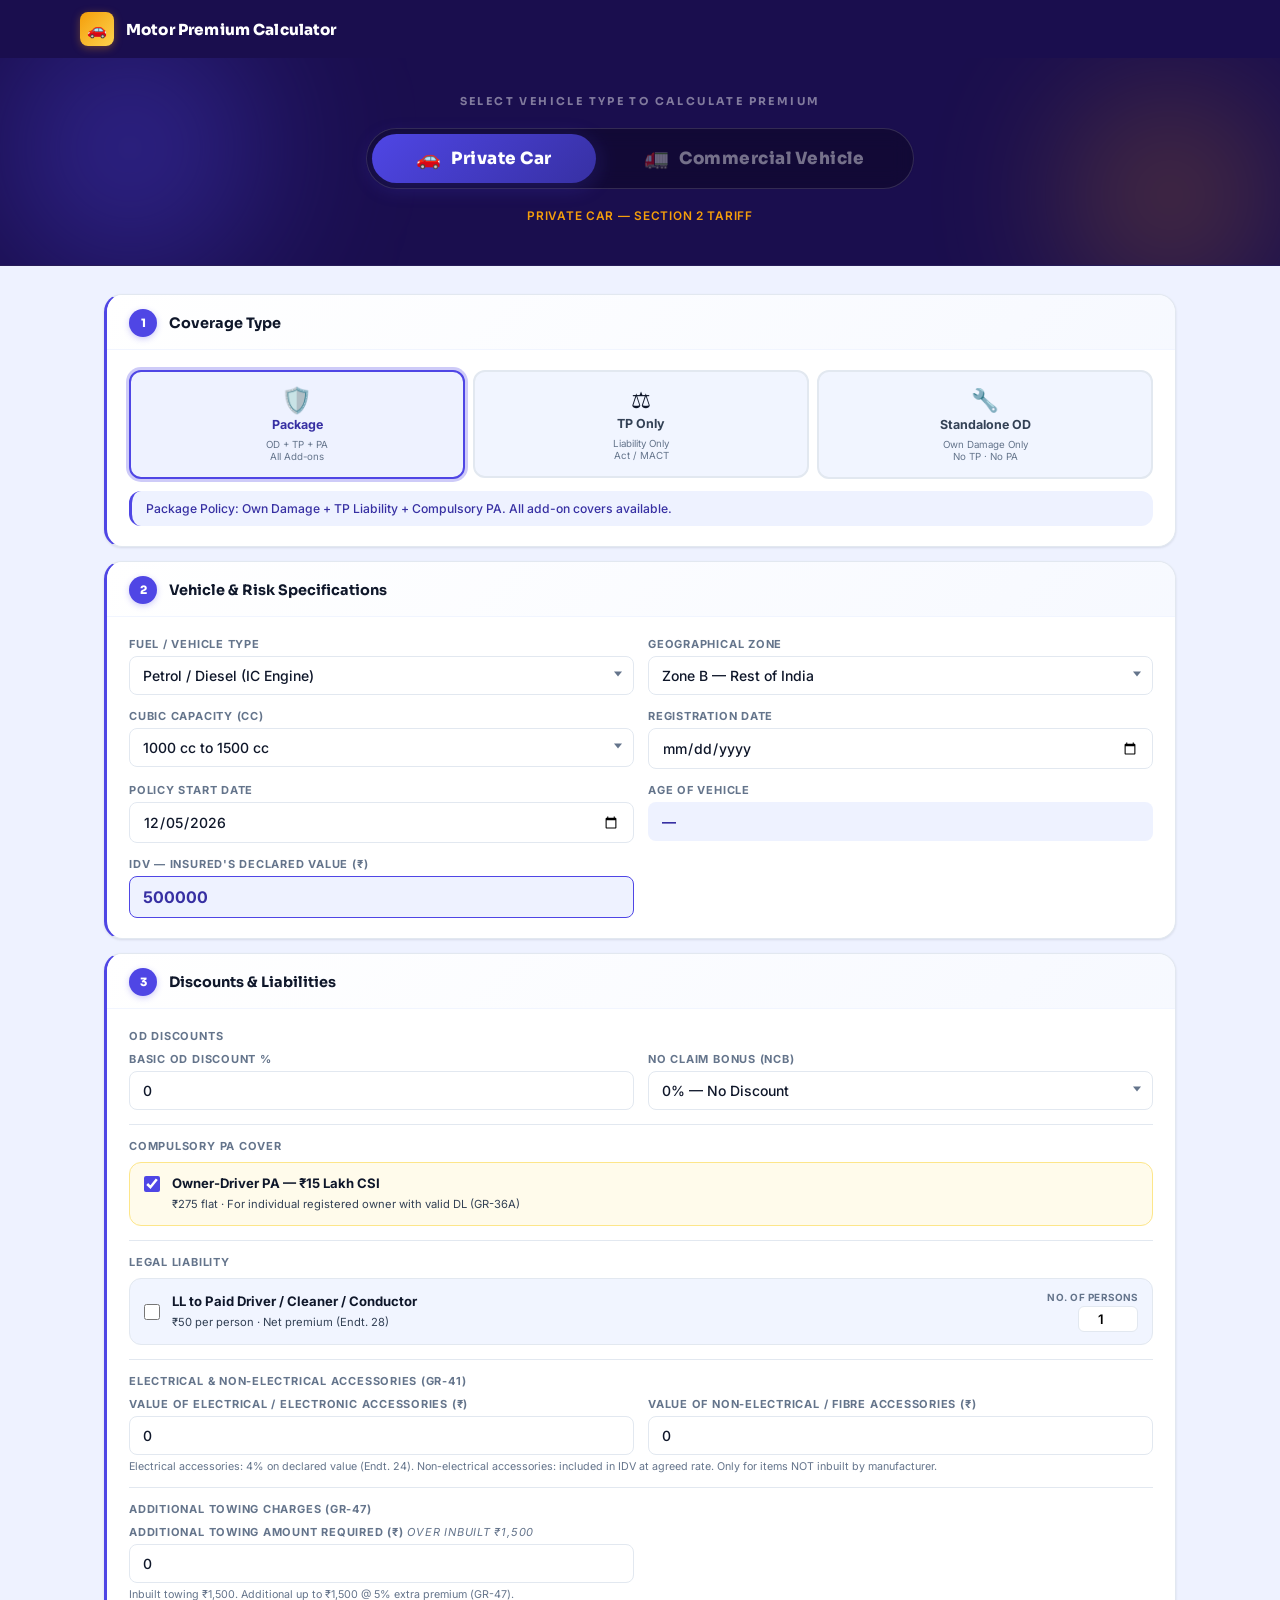
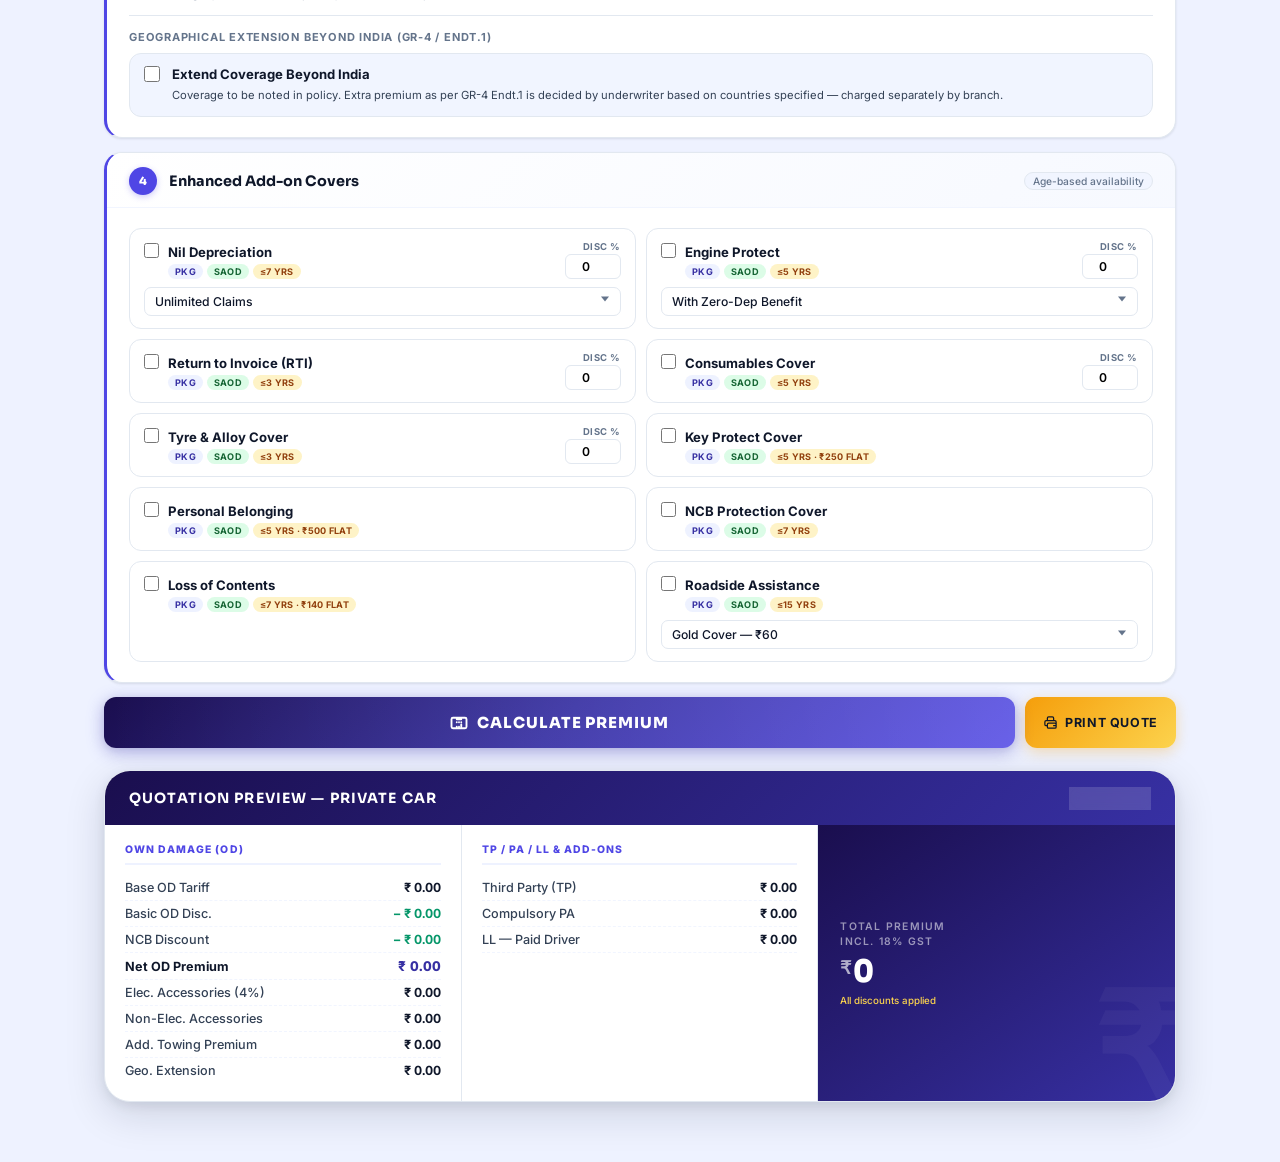
==== commit 5e9ffeba: "Change org name in print header to न्यू इंडिया एश्योरेंस - संभल" ====
--- a/NIA_Motor_Premium_Calculator -Vs1.html
+++ b/NIA_Motor_Premium_Calculator -Vs1.html
@@ -2096,7 +2096,7 @@
     idv: ct!=='TP'?Math.round(idv).toLocaleString('en-IN'):'N/A',
     age: ageText,
     ncbPct,
-    od:{ show:ct!=='TP', base:(baseOD-gvwLoad-otLoad), gvwLoad, otLoad, discOD:odDiscAmt||0, discNCB:ncbAmt||0,
+    od:{ show:ct!=='TP', base:(baseOD-gvwLoad-otLoad), gvwLoad, otLoad, discOD:finalOdDisc||0, discNCB:finalNcb||0,
          net:netOD||0, imt23:cvImt23, spFactor:(isShortPeriod&&ct!=='TP')?spFactor:null, netSP:netOD_sp,
          elec:cvElecPrem, nonElec:cvNonElecPrem, tow:cvTowPrem, geo:cvGeoODPrem },
     tp:{ show:ct!=='SAOD', base:tp, hev:hevDisc, pa, ll:llDrv, llEmp, geo:cvGeoTPPrem },
@@ -2257,7 +2257,7 @@
             </svg>
           </div>
           <div>
-            <div ${S(`font-size:7pt;font-weight:700;color:rgba(255,255,255,.6);text-transform:uppercase;letter-spacing:.14em;`)}>National Insurance Co. Ltd.</div>
+            <div ${S(`font-size:10pt;font-weight:800;color:rgba(255,255,255,.9);letter-spacing:.02em;`)}>न्यू इंडिया एश्योरेंस - संभल</div>
             <div ${S(`font-size:15pt;font-weight:900;color:#fff;letter-spacing:-.01em;line-height:1.15;font-family:'Sora',sans-serif;`)}>Motor Premium Quotation</div>
             <div ${S(`margin-top:6px;display:flex;align-items:center;gap:6px;flex-wrap:wrap;`)}>
               <span ${S(`background:rgba(255,255,255,.18);border:1px solid rgba(255,255,255,.35);border-radius:20px;padding:3px 10px;font-size:7pt;font-weight:700;color:#FCD34D;text-transform:uppercase;letter-spacing:.07em;`)}>${d.covType}</span>
@@ -2370,6 +2370,20 @@
 
   const el=$('printDoc');
   if(el) el.innerHTML=html;
+}
+
+function animateCounter(id, target){
+  const el=$(id); if(!el) return;
+  const start=parseInt(el.innerText.replace(/,/g,''))||0;
+  const diff=target-start;
+  if(diff===0){el.innerText=target.toLocaleString('en-IN');return;}
+  const steps=28,dur=520;let step=0;
+  const t=setInterval(()=>{
+    step++;
+    const ease=1-Math.pow(1-step/steps,3);
+    el.innerText=Math.round(start+diff*ease).toLocaleString('en-IN');
+    if(step>=steps){clearInterval(t);el.innerText=target.toLocaleString('en-IN');}
+  },dur/steps);
 }
 
 window.onload=function(){
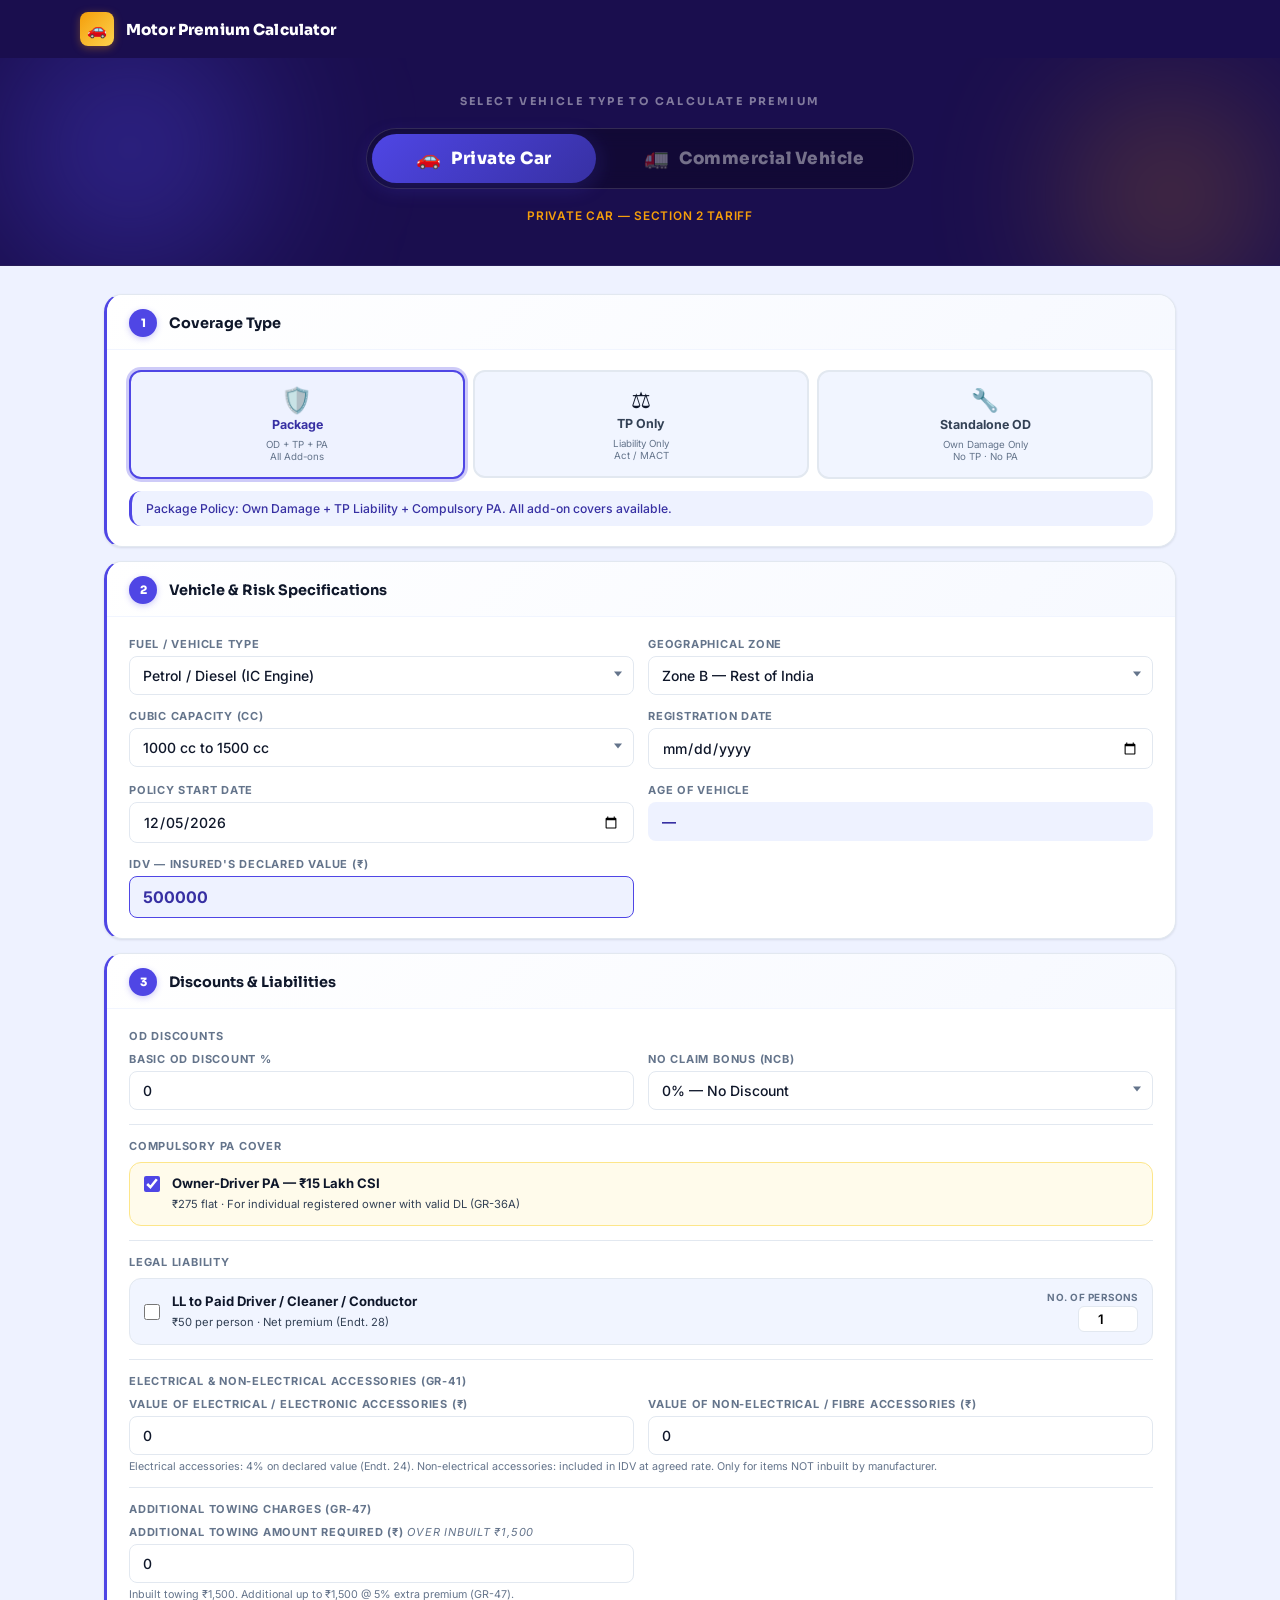
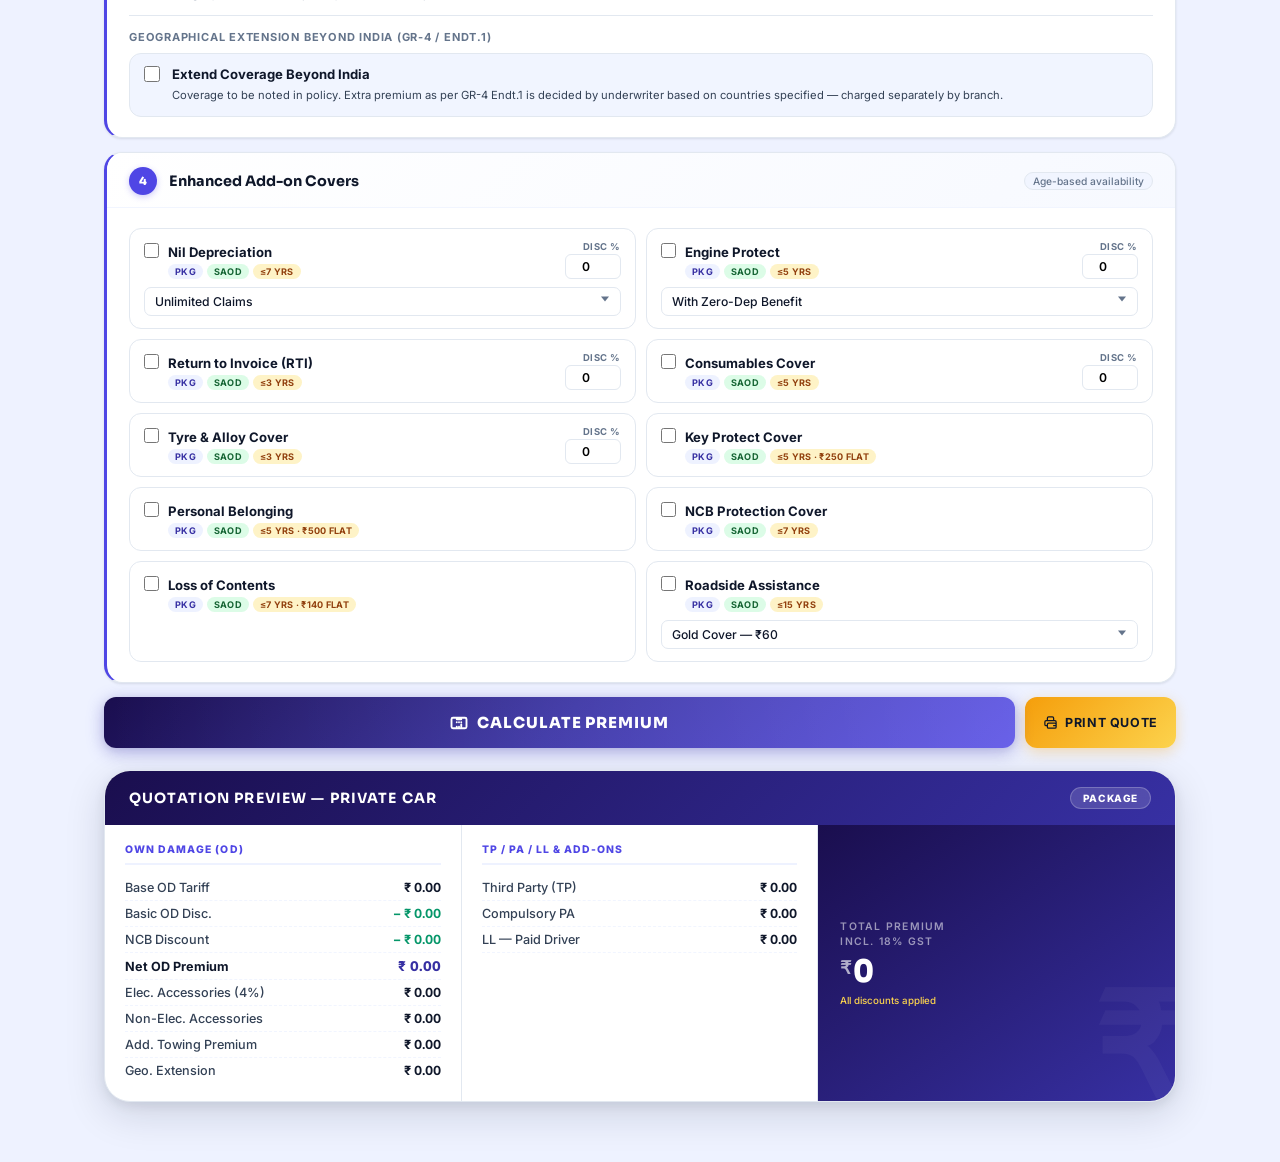
==== commit 427a5657: "Remove OD/TP GST breakup — show single total GST line for all vehicle types" ====
--- a/NIA_Motor_Premium_Calculator -Vs1.html
+++ b/NIA_Motor_Premium_Calculator -Vs1.html
@@ -2198,31 +2198,12 @@
   /* ── GST BLOCK ── */
   let gstHtml='';
   if(d.gst){
-    if(d.gst.split){
-      const tot=(d.gst.odGst||0)+(d.gst.tpGst||0);
-      gstHtml=`<div ${S(`margin-top:12px;background:${gstLt};border:1.5px solid ${gstBdr};border-radius:8px;padding:12px 14px;`)}>
-        <div ${S(`font-size:7.5pt;font-weight:800;text-transform:uppercase;letter-spacing:.1em;color:${gstBg};margin-bottom:10px;`)}>GST Breakdown (Goods Carrying Vehicle)</div>
-        <div ${S(`display:flex;gap:10px;flex-wrap:wrap;`)}>
-          <div ${S(`flex:1;min-width:130px;background:#fff;border:1px solid ${gstBdr};border-radius:6px;padding:8px 12px;text-align:center;`)}>
-            <div ${S(`font-size:7pt;color:${inkLt};font-weight:600;margin-bottom:3px;`)}>OD GST @ 18%</div>
-            <div ${S(`font-size:10pt;font-weight:800;color:${gstBg};`)}>₹ ${(d.gst.odGst||0).toLocaleString('en-IN')}</div>
-          </div>
-          <div ${S(`flex:1;min-width:130px;background:#fff;border:1px solid ${gstBdr};border-radius:6px;padding:8px 12px;text-align:center;`)}>
-            <div ${S(`font-size:7pt;color:${inkLt};font-weight:600;margin-bottom:3px;`)}>TP GST @ 5%</div>
-            <div ${S(`font-size:10pt;font-weight:800;color:${gstBg};`)}>₹ ${(d.gst.tpGst||0).toLocaleString('en-IN')}</div>
-          </div>
-          <div ${S(`flex:1;min-width:130px;background:${gstBg};border-radius:6px;padding:8px 12px;text-align:center;`)}>
-            <div ${S(`font-size:7pt;color:rgba(255,255,255,.7);font-weight:600;margin-bottom:3px;`)}>Total GST</div>
-            <div ${S(`font-size:10pt;font-weight:800;color:#fff;`)}>₹ ${tot.toLocaleString('en-IN')}</div>
-          </div>
-        </div>
-      </div>`;
-    } else {
+    {
       const g=d.gst.total||0;
       gstHtml=`<div ${S(`margin-top:12px;background:${gstLt};border:1.5px solid ${gstBdr};border-radius:8px;padding:11px 14px;display:flex;justify-content:space-between;align-items:center;`)}>
         <div>
           <div ${S(`font-size:8.5pt;color:${gstBg};font-weight:700;`)}>Goods &amp; Services Tax (GST)</div>
-          <div ${S(`font-size:7pt;color:${inkLt};margin-top:2px;`)}>@ 18% on Net Premium</div>
+          <div ${S(`font-size:7pt;color:${inkLt};margin-top:2px;`)}>Applicable GST on Net Premium</div>
         </div>
         <div ${S(`font-size:12pt;font-weight:900;color:${gstBg};font-variant-numeric:tabular-nums;`)}>₹ ${g.toLocaleString('en-IN')}</div>
       </div>`;
